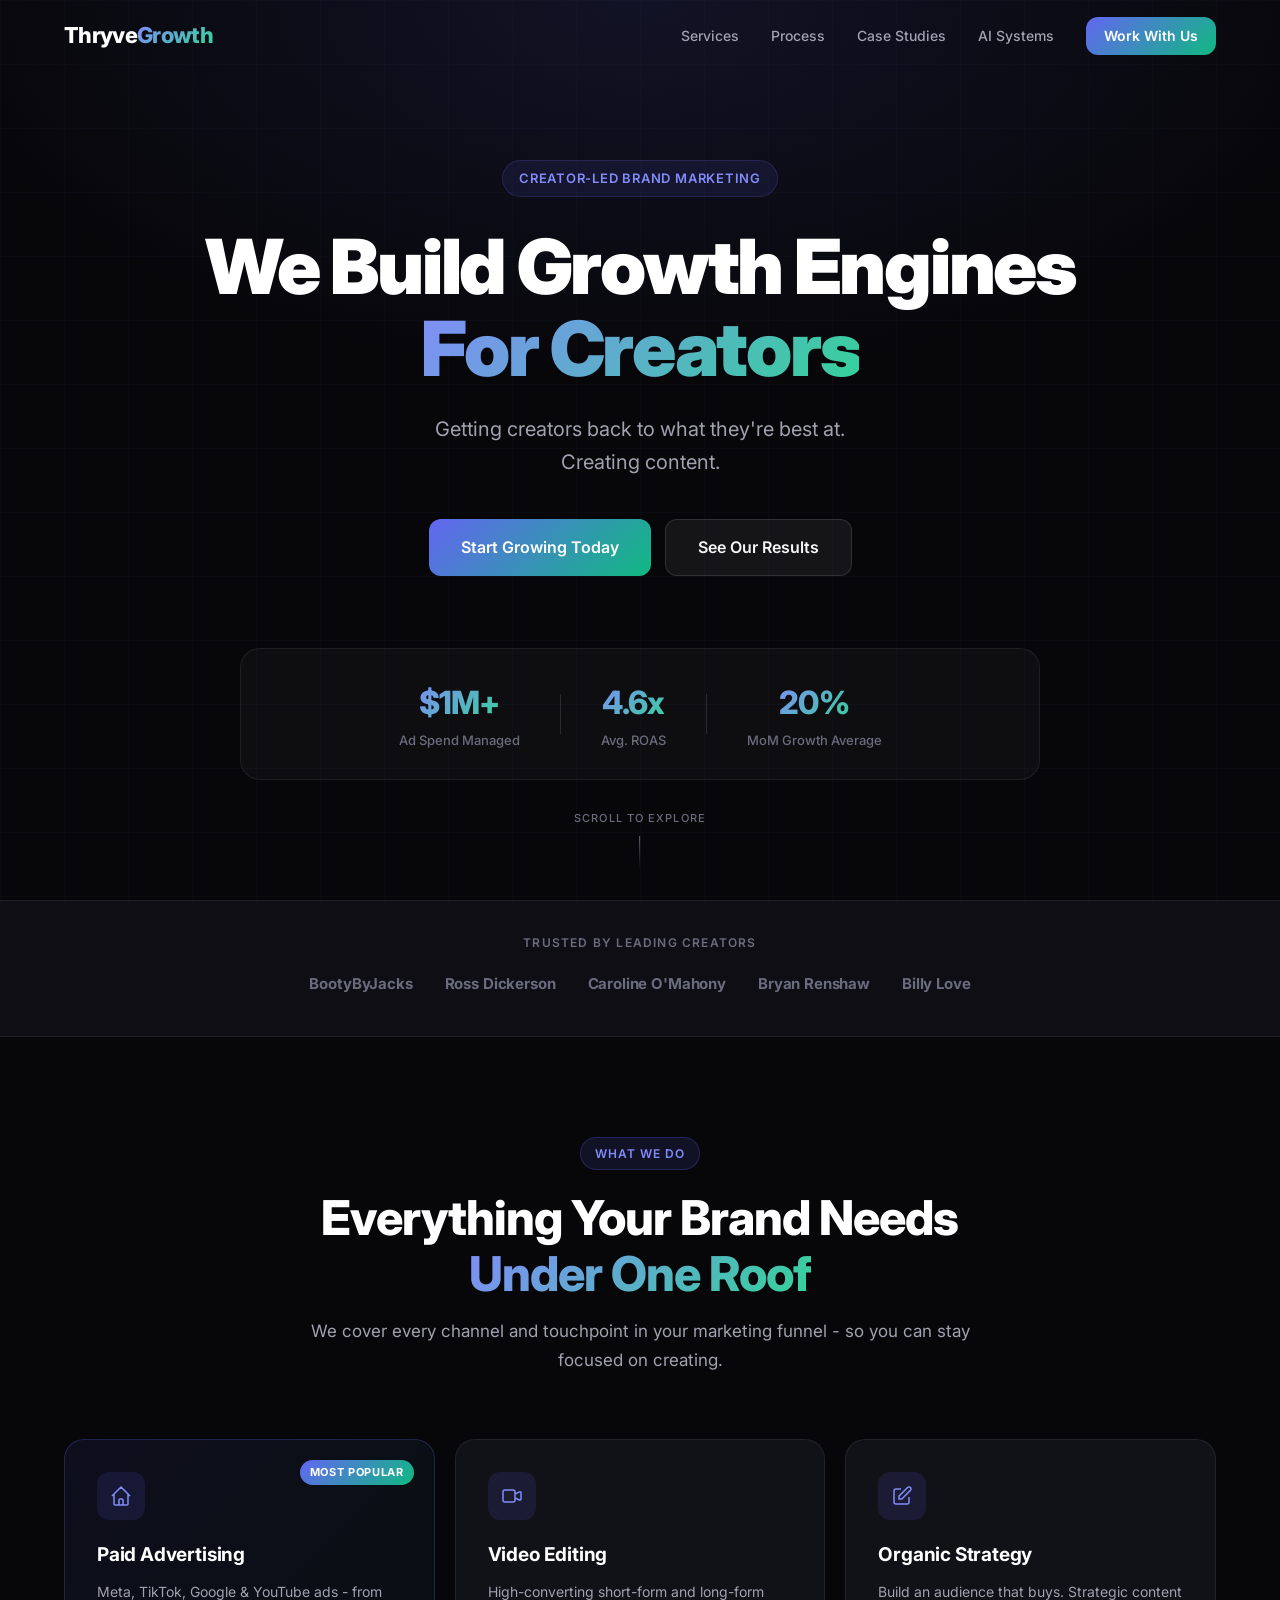
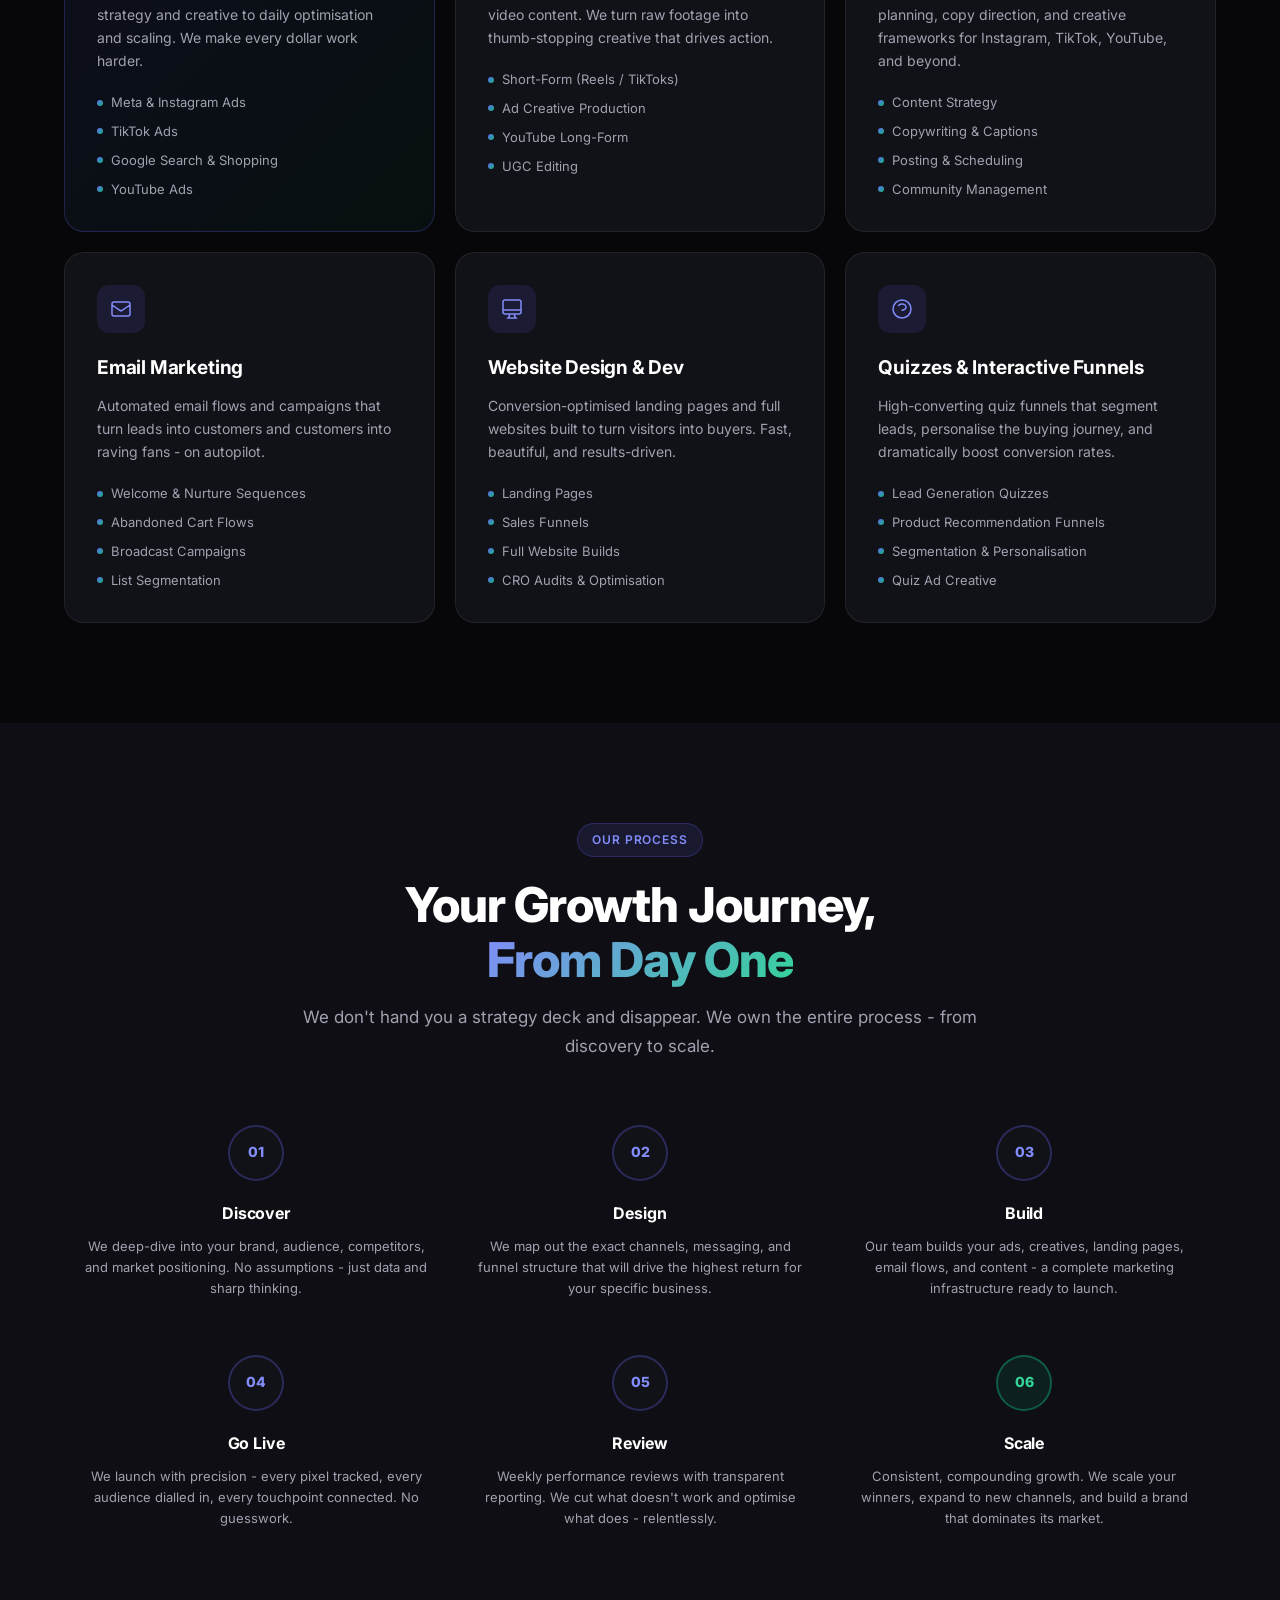
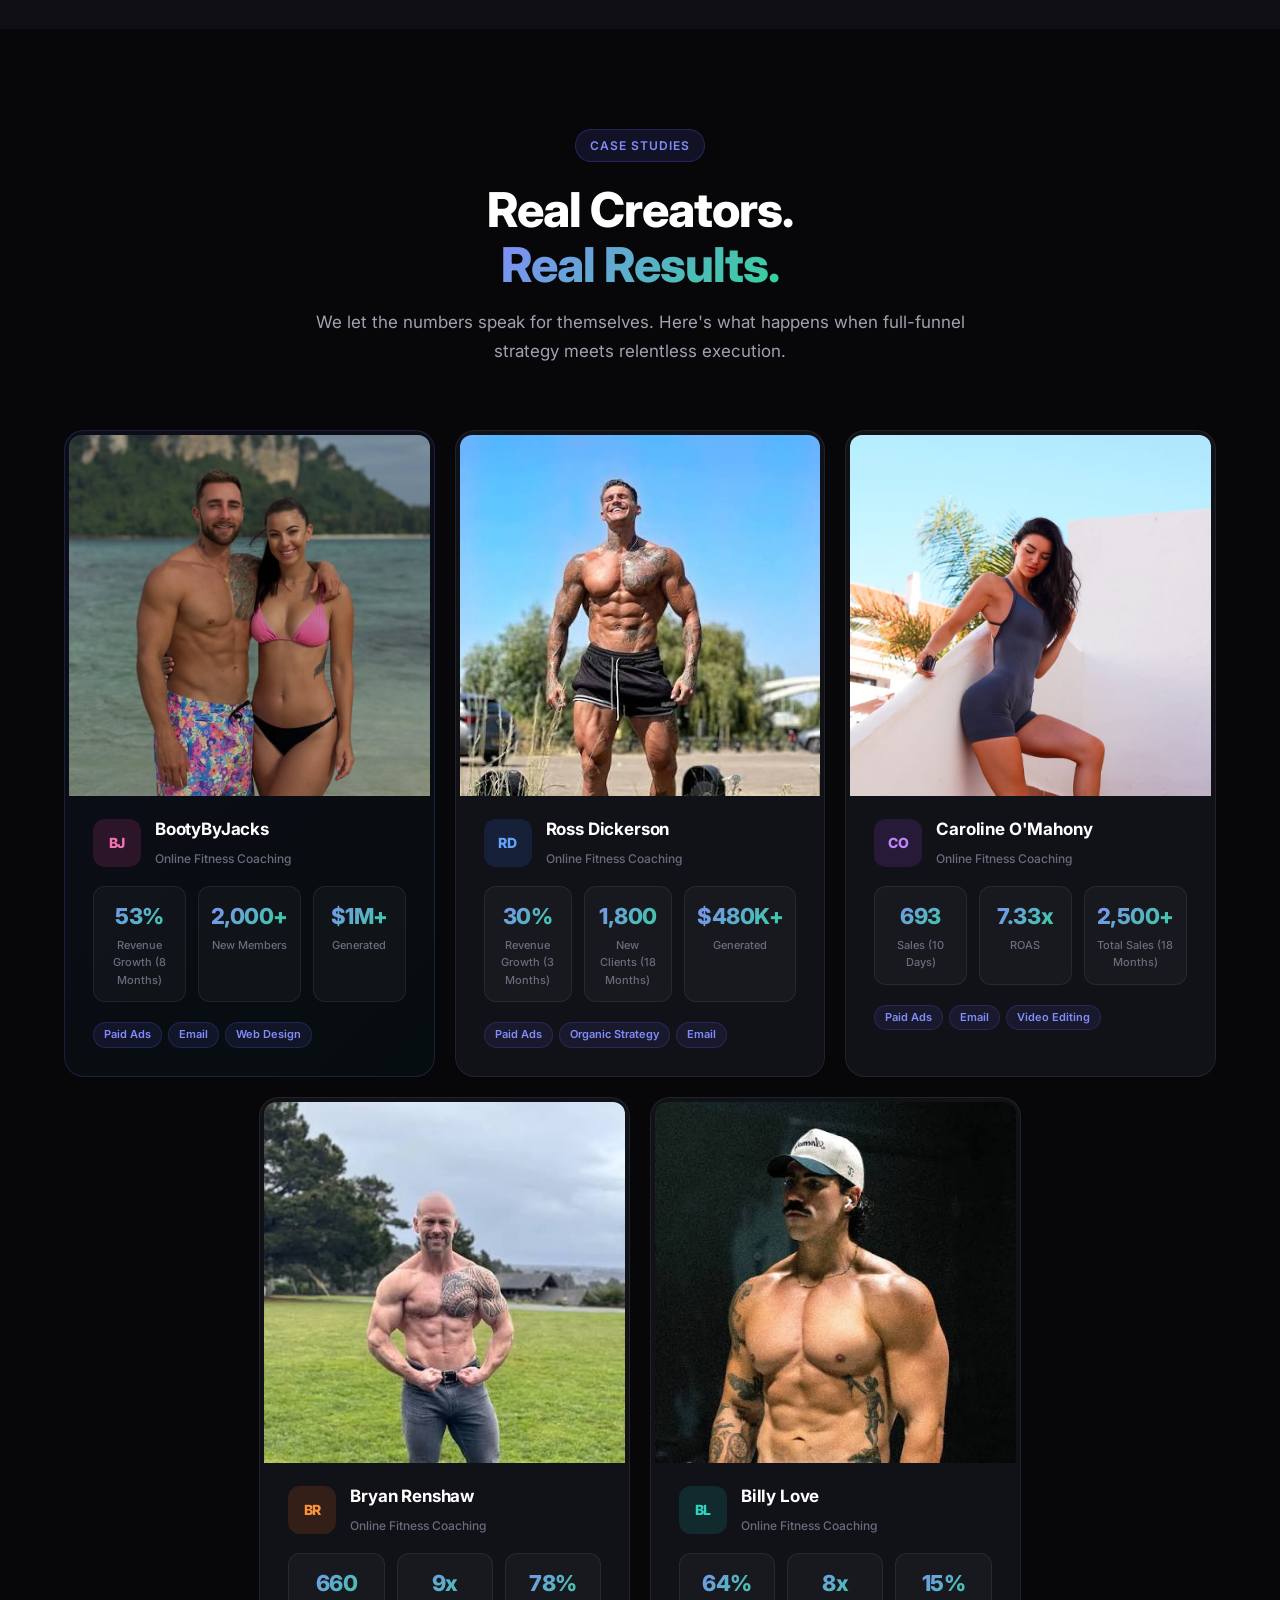
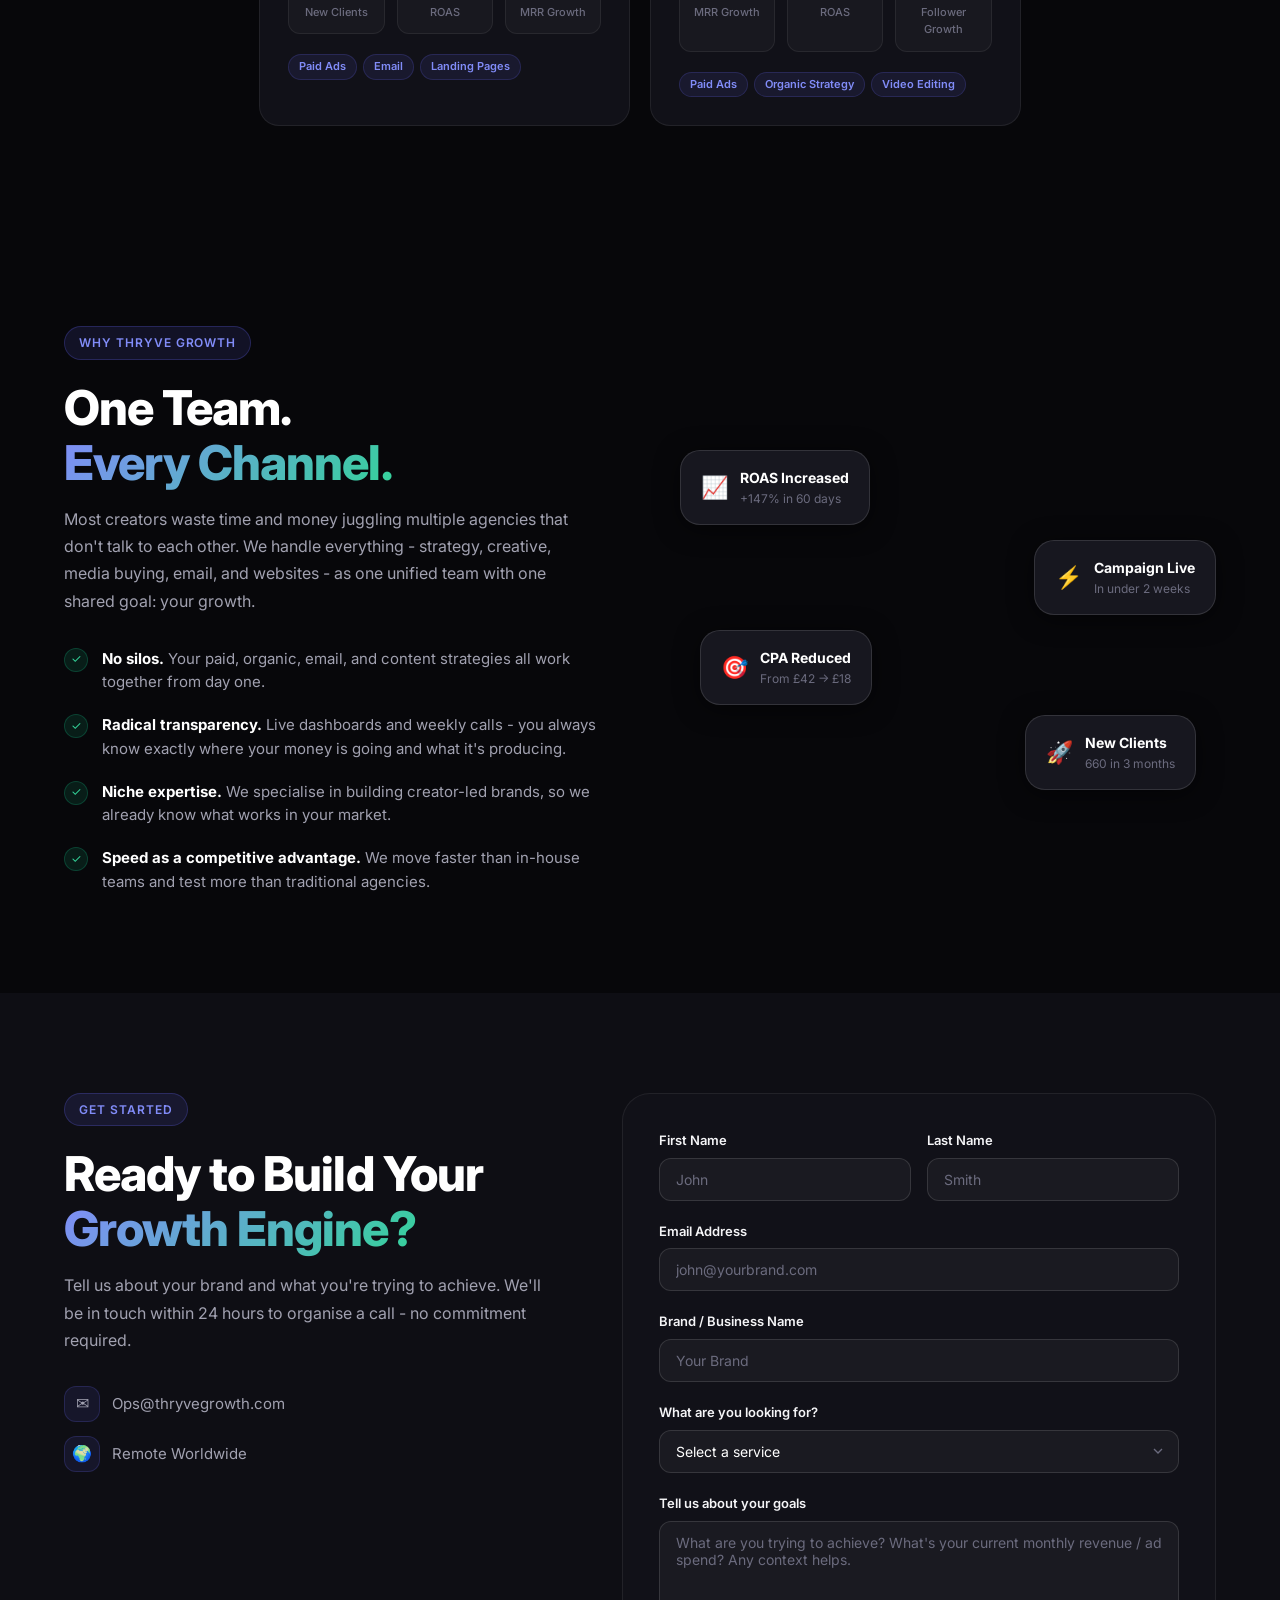
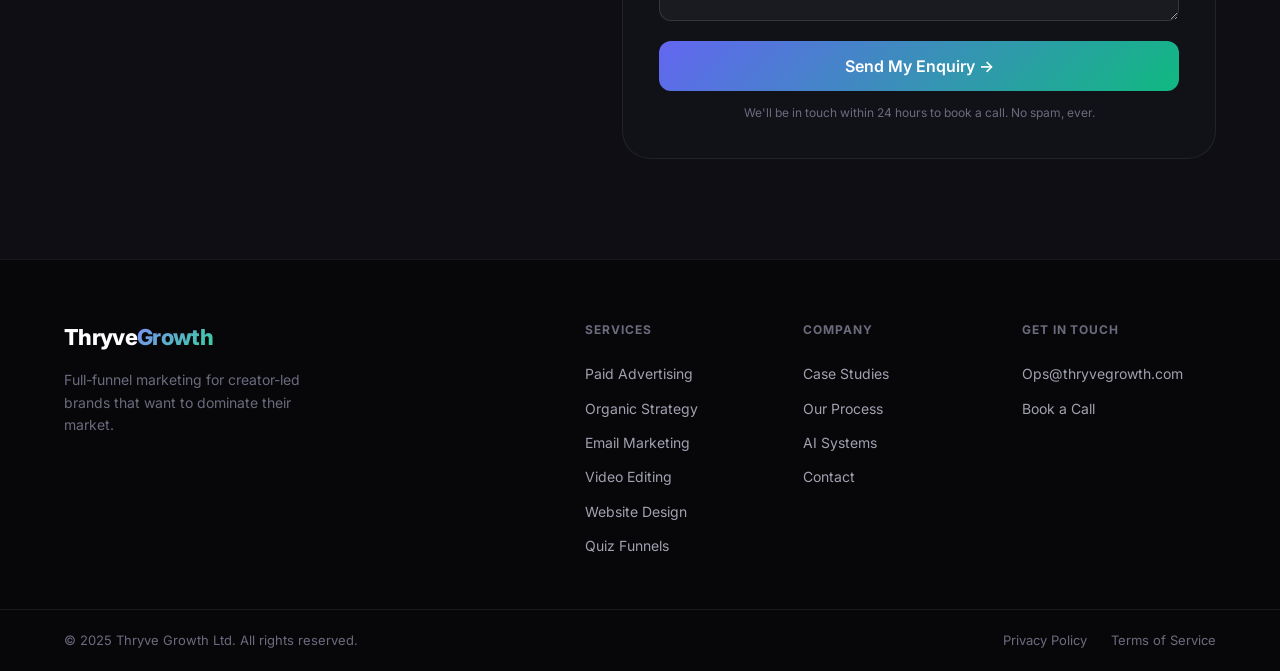
==== index.html @ 46c30bab "Remove descriptions from case study cards Co-Authored-By: Claude Sonnet 4.6 <noreply@anthropic.com> " ====
<!DOCTYPE html>
<html lang="en">
<head>
  <meta charset="UTF-8" />
  <meta name="viewport" content="width=device-width, initial-scale=1.0" />
  <title>Thryve Growth - Growth Engines For Creators</title>
  <meta name="description" content="Thryve Growth is a full-funnel marketing agency for creator-led brands. Paid ads, organic strategy, email marketing, websites, and video editing." />
  <link rel="preconnect" href="https://fonts.googleapis.com" />
  <link rel="preconnect" href="https://fonts.gstatic.com" crossorigin />
  <link href="https://fonts.googleapis.com/css2?family=Inter:wght@300;400;500;600;700;800;900&display=swap" rel="stylesheet" />
  <link rel="stylesheet" href="style.css" />
</head>
<body>

  <!-- NAV -->
  <header class="nav-header" id="nav">
    <div class="container nav-inner">
      <a href="#" class="logo">
        <span class="logo-thryve">Thryve</span><span class="logo-growth">Growth</span>
      </a>
      <nav class="nav-links">
        <a href="#services">Services</a>
        <a href="#process">Process</a>
        <a href="#case-studies">Case Studies</a>
        <a href="ai-systems.html">AI Systems</a>
        <a href="#contact" class="btn btn-primary btn-sm">Work With Us</a>
      </nav>
      <button class="nav-hamburger" id="hamburger" aria-label="Menu">
        <span></span><span></span><span></span>
      </button>
    </div>
    <div class="nav-mobile" id="navMobile">
      <a href="#services">Services</a>
      <a href="#process">Process</a>
      <a href="#case-studies">Case Studies</a>
      <a href="ai-systems.html">AI Systems</a>
      <a href="#contact" class="btn btn-primary">Work With Us</a>
    </div>
  </header>

  <!-- HERO -->
  <section class="hero" id="home">
    <div class="hero-bg-grid"></div>
    <div class="container hero-inner">
      <div class="hero-badge">Creator-Led Brand Marketing</div>
      <h1 class="hero-title">
        We Build Growth Engines<br />
        <span class="gradient-text">For Creators</span>
      </h1>
      <p class="hero-subtitle">
        Getting creators back to what they're best at.<br />
        Creating content.
      </p>
      <div class="hero-cta">
        <a href="#contact" class="btn btn-primary btn-lg">Start Growing Today</a>
        <a href="#case-studies" class="btn btn-ghost btn-lg">See Our Results</a>
      </div>
      <div class="hero-stats">
        <div class="stat">
          <span class="stat-number">$1M+</span>
          <span class="stat-label">Ad Spend Managed</span>
        </div>
        <div class="stat-divider"></div>
        <div class="stat">
          <span class="stat-number">4.6x</span>
          <span class="stat-label">Avg. ROAS</span>
        </div>
        <div class="stat-divider"></div>
        <div class="stat">
          <span class="stat-number">20%</span>
          <span class="stat-label">MoM Growth Average</span>
        </div>
      </div>
    </div>
    <div class="hero-scroll-indicator">
      <span>Scroll to explore</span>
      <div class="scroll-line"></div>
    </div>
  </section>

  <!-- TRUSTED BY -->
  <section class="trusted-by">
    <div class="container">
      <p class="trusted-label">Trusted by leading creators</p>
      <div class="trusted-logos">
        <span class="trusted-logo">BootyByJacks</span>
        <span class="trusted-logo">Ross Dickerson</span>
        <span class="trusted-logo">Caroline O'Mahony</span>
        <span class="trusted-logo">Bryan Renshaw</span>
        <span class="trusted-logo">Billy Love</span>
      </div>
    </div>
  </section>

  <!-- SERVICES -->
  <section class="services section" id="services">
    <div class="container">
      <div class="section-header">
        <div class="section-badge">What We Do</div>
        <h2 class="section-title">Everything Your Brand Needs<br /><span class="gradient-text">Under One Roof</span></h2>
        <p class="section-subtitle">We cover every channel and touchpoint in your marketing funnel - so you can stay focused on creating.</p>
      </div>
      <div class="services-grid">

        <div class="service-card service-card--featured">
          <div class="service-icon">
            <svg viewBox="0 0 24 24" fill="none" stroke="currentColor" stroke-width="1.5"><path d="M3 12l2-2m0 0l7-7 7 7M5 10v10a1 1 0 001 1h3m10-11l2 2m-2-2v10a1 1 0 01-1 1h-3m-6 0a1 1 0 001-1v-4a1 1 0 011-1h2a1 1 0 011 1v4a1 1 0 001 1m-6 0h6"/></svg>
          </div>
          <h3>Paid Advertising</h3>
          <p>Meta, TikTok, Google & YouTube ads - from strategy and creative to daily optimisation and scaling. We make every dollar work harder.</p>
          <ul class="service-list">
            <li>Meta & Instagram Ads</li>
            <li>TikTok Ads</li>
            <li>Google Search & Shopping</li>
            <li>YouTube Ads</li>
          </ul>
          <div class="service-tag">Most Popular</div>
        </div>

        <div class="service-card">
          <div class="service-icon">
            <svg viewBox="0 0 24 24" fill="none" stroke="currentColor" stroke-width="1.5"><path d="M15 10l4.553-2.069A1 1 0 0121 8.87v6.258a1 1 0 01-1.447.894L15 14M3 8a2 2 0 012-2h8a2 2 0 012 2v8a2 2 0 01-2 2H5a2 2 0 01-2-2V8z"/></svg>
          </div>
          <h3>Video Editing</h3>
          <p>High-converting short-form and long-form video content. We turn raw footage into thumb-stopping creative that drives action.</p>
          <ul class="service-list">
            <li>Short-Form (Reels / TikToks)</li>
            <li>Ad Creative Production</li>
            <li>YouTube Long-Form</li>
            <li>UGC Editing</li>
          </ul>
        </div>

        <div class="service-card">
          <div class="service-icon">
            <svg viewBox="0 0 24 24" fill="none" stroke="currentColor" stroke-width="1.5"><path d="M11 5H6a2 2 0 00-2 2v11a2 2 0 002 2h11a2 2 0 002-2v-5m-1.414-9.414a2 2 0 112.828 2.828L11.828 15H9v-2.828l8.586-8.586z"/></svg>
          </div>
          <h3>Organic Strategy</h3>
          <p>Build an audience that buys. Strategic content planning, copy direction, and creative frameworks for Instagram, TikTok, YouTube, and beyond.</p>
          <ul class="service-list">
            <li>Content Strategy</li>
            <li>Copywriting & Captions</li>
            <li>Posting & Scheduling</li>
            <li>Community Management</li>
          </ul>
        </div>

        <div class="service-card">
          <div class="service-icon">
            <svg viewBox="0 0 24 24" fill="none" stroke="currentColor" stroke-width="1.5"><path d="M3 8l7.89 5.26a2 2 0 002.22 0L21 8M5 19h14a2 2 0 002-2V7a2 2 0 00-2-2H5a2 2 0 00-2 2v10a2 2 0 002 2z"/></svg>
          </div>
          <h3>Email Marketing</h3>
          <p>Automated email flows and campaigns that turn leads into customers and customers into raving fans - on autopilot.</p>
          <ul class="service-list">
            <li>Welcome & Nurture Sequences</li>
            <li>Abandoned Cart Flows</li>
            <li>Broadcast Campaigns</li>
            <li>List Segmentation</li>
          </ul>
        </div>

        <div class="service-card">
          <div class="service-icon">
            <svg viewBox="0 0 24 24" fill="none" stroke="currentColor" stroke-width="1.5"><path d="M9.75 17L9 20l-1 1h8l-1-1-.75-3M3 13h18M5 17h14a2 2 0 002-2V5a2 2 0 00-2-2H5a2 2 0 00-2 2v10a2 2 0 002 2z"/></svg>
          </div>
          <h3>Website Design & Dev</h3>
          <p>Conversion-optimised landing pages and full websites built to turn visitors into buyers. Fast, beautiful, and results-driven.</p>
          <ul class="service-list">
            <li>Landing Pages</li>
            <li>Sales Funnels</li>
            <li>Full Website Builds</li>
            <li>CRO Audits & Optimisation</li>
          </ul>
        </div>

        <div class="service-card">
          <div class="service-icon">
            <svg viewBox="0 0 24 24" fill="none" stroke="currentColor" stroke-width="1.5"><path d="M8.228 9c.549-1.165 2.03-2 3.772-2 2.21 0 4 1.343 4 3 0 1.4-1.278 2.575-3.006 2.907-.542.104-.994.54-.994 1.093m0 3h.01M21 12a9 9 0 11-18 0 9 9 0 0118 0z"/></svg>
          </div>
          <h3>Quizzes & Interactive Funnels</h3>
          <p>High-converting quiz funnels that segment leads, personalise the buying journey, and dramatically boost conversion rates.</p>
          <ul class="service-list">
            <li>Lead Generation Quizzes</li>
            <li>Product Recommendation Funnels</li>
            <li>Segmentation & Personalisation</li>
            <li>Quiz Ad Creative</li>
          </ul>
        </div>

      </div>
    </div>
  </section>

  <!-- PROCESS -->
  <section class="process section" id="process">
    <div class="container">
      <div class="section-header">
        <div class="section-badge">Our Process</div>
        <h2 class="section-title">Your Growth Journey,<br /><span class="gradient-text">From Day One</span></h2>
        <p class="section-subtitle">We don't hand you a strategy deck and disappear. We own the entire process - from discovery to scale.</p>
      </div>
      <div class="process-steps process-steps--six">
        <div class="process-step">
          <div class="step-number">01</div>
          <div class="step-content">
            <h3>Discover</h3>
            <p>We deep-dive into your brand, audience, competitors, and market positioning. No assumptions - just data and sharp thinking.</p>
          </div>
        </div>
        <div class="process-step">
          <div class="step-number">02</div>
          <div class="step-content">
            <h3>Design</h3>
            <p>We map out the exact channels, messaging, and funnel structure that will drive the highest return for your specific business.</p>
          </div>
        </div>
        <div class="process-step">
          <div class="step-number">03</div>
          <div class="step-content">
            <h3>Build</h3>
            <p>Our team builds your ads, creatives, landing pages, email flows, and content - a complete marketing infrastructure ready to launch.</p>
          </div>
        </div>
        <div class="process-step">
          <div class="step-number">04</div>
          <div class="step-content">
            <h3>Go Live</h3>
            <p>We launch with precision - every pixel tracked, every audience dialled in, every touchpoint connected. No guesswork.</p>
          </div>
        </div>
        <div class="process-step">
          <div class="step-number">05</div>
          <div class="step-content">
            <h3>Review</h3>
            <p>Weekly performance reviews with transparent reporting. We cut what doesn't work and optimise what does - relentlessly.</p>
          </div>
        </div>
        <div class="process-step process-step--final">
          <div class="step-number step-number--green">06</div>
          <div class="step-content">
            <h3>Scale</h3>
            <p>Consistent, compounding growth. We scale your winners, expand to new channels, and build a brand that dominates its market.</p>
          </div>
        </div>
      </div>
    </div>
  </section>

  <!-- CASE STUDIES -->
  <section class="case-studies section" id="case-studies">
    <div class="container">
      <div class="section-header">
        <div class="section-badge">Case Studies</div>
        <h2 class="section-title">Real Creators.<br /><span class="gradient-text">Real Results.</span></h2>
        <p class="section-subtitle">We let the numbers speak for themselves. Here's what happens when full-funnel strategy meets relentless execution.</p>
      </div>

      <div class="cs-grid cs-grid--five">

        <div class="cs-card cs-card--featured">
          <div class="cs-card-img">
            <img src="Bootybyjacks.png" alt="BootyByJacks" loading="lazy" />
          </div>
          <div class="cs-card-header">
            <div class="cs-avatar cs-avatar--pink">BJ</div>
            <div>
              <h3 class="cs-name">BootyByJacks</h3>
              <span class="cs-category">Online Fitness Coaching</span>
            </div>
          </div>
          <div class="cs-metrics">
            <div class="cs-metric"><span class="cs-metric-value">53%</span><span class="cs-metric-label">Revenue Growth (8 Months)</span></div>
            <div class="cs-metric"><span class="cs-metric-value">2,000+</span><span class="cs-metric-label">New Members</span></div>
            <div class="cs-metric"><span class="cs-metric-value">$1M+</span><span class="cs-metric-label">Generated</span></div>
          </div>
          <div class="cs-services-used"><span>Paid Ads</span><span>Email</span><span>Web Design</span></div>
        </div>

        <div class="cs-card">
          <div class="cs-card-img">
            <img src="Ross dickerson.jpeg" alt="Ross Dickerson" loading="lazy" />
          </div>
          <div class="cs-card-header">
            <div class="cs-avatar cs-avatar--blue">RD</div>
            <div>
              <h3 class="cs-name">Ross Dickerson</h3>
              <span class="cs-category">Online Fitness Coaching</span>
            </div>
          </div>
          <div class="cs-metrics">
            <div class="cs-metric"><span class="cs-metric-value">30%</span><span class="cs-metric-label">Revenue Growth (3 Months)</span></div>
            <div class="cs-metric"><span class="cs-metric-value">1,800</span><span class="cs-metric-label">New Clients (18 Months)</span></div>
            <div class="cs-metric"><span class="cs-metric-value">$480K+</span><span class="cs-metric-label">Generated</span></div>
          </div>
          <div class="cs-services-used"><span>Paid Ads</span><span>Organic Strategy</span><span>Email</span></div>
        </div>

        <div class="cs-card">
          <div class="cs-card-img">
            <img src="Caroline O'Mahoney.png" alt="Caroline O'Mahony" loading="lazy" />
          </div>
          <div class="cs-card-header">
            <div class="cs-avatar cs-avatar--purple">CO</div>
            <div>
              <h3 class="cs-name">Caroline O'Mahony</h3>
              <span class="cs-category">Online Fitness Coaching</span>
            </div>
          </div>
          <div class="cs-metrics">
            <div class="cs-metric"><span class="cs-metric-value">693</span><span class="cs-metric-label">Sales (10 Days)</span></div>
            <div class="cs-metric"><span class="cs-metric-value">7.33x</span><span class="cs-metric-label">ROAS</span></div>
            <div class="cs-metric"><span class="cs-metric-value">2,500+</span><span class="cs-metric-label">Total Sales (18 Months)</span></div>
          </div>
          <div class="cs-services-used"><span>Paid Ads</span><span>Email</span><span>Video Editing</span></div>
        </div>

        <div class="cs-card">
          <div class="cs-card-img">
            <img src="bryan renshaw.jpeg" alt="Bryan Renshaw" loading="lazy" />
          </div>
          <div class="cs-card-header">
            <div class="cs-avatar cs-avatar--orange">BR</div>
            <div>
              <h3 class="cs-name">Bryan Renshaw</h3>
              <span class="cs-category">Online Fitness Coaching</span>
            </div>
          </div>
          <div class="cs-metrics">
            <div class="cs-metric"><span class="cs-metric-value">660</span><span class="cs-metric-label">New Clients</span></div>
            <div class="cs-metric"><span class="cs-metric-value">9x</span><span class="cs-metric-label">ROAS</span></div>
            <div class="cs-metric"><span class="cs-metric-value">78%</span><span class="cs-metric-label">MRR Growth</span></div>
          </div>
          <div class="cs-services-used"><span>Paid Ads</span><span>Email</span><span>Landing Pages</span></div>
        </div>

        <div class="cs-card">
          <div class="cs-card-img">
            <img src="billy love.jpeg" alt="Billy Love" loading="lazy" />
          </div>
          <div class="cs-card-header">
            <div class="cs-avatar cs-avatar--teal">BL</div>
            <div>
              <h3 class="cs-name">Billy Love</h3>
              <span class="cs-category">Online Fitness Coaching</span>
            </div>
          </div>
          <div class="cs-metrics">
            <div class="cs-metric"><span class="cs-metric-value">64%</span><span class="cs-metric-label">MRR Growth</span></div>
            <div class="cs-metric"><span class="cs-metric-value">8x</span><span class="cs-metric-label">ROAS</span></div>
            <div class="cs-metric"><span class="cs-metric-value">15%</span><span class="cs-metric-label">Follower Growth</span></div>
          </div>
          <div class="cs-services-used"><span>Paid Ads</span><span>Organic Strategy</span><span>Video Editing</span></div>
        </div>

      </div>
    </div>
  </section>

  <!-- WHY THRYVE -->
  <section class="why-thryve section">
    <div class="container">
      <div class="why-inner">
        <div class="why-text">
          <div class="section-badge">Why Thryve Growth</div>
          <h2 class="section-title">One Team.<br /><span class="gradient-text">Every Channel.</span></h2>
          <p>Most creators waste time and money juggling multiple agencies that don't talk to each other. We handle everything - strategy, creative, media buying, email, and websites - as one unified team with one shared goal: your growth.</p>
          <div class="why-points">
            <div class="why-point">
              <div class="why-check">✓</div>
              <div>
                <strong>No silos.</strong> Your paid, organic, email, and content strategies all work together from day one.
              </div>
            </div>
            <div class="why-point">
              <div class="why-check">✓</div>
              <div>
                <strong>Radical transparency.</strong> Live dashboards and weekly calls - you always know exactly where your money is going and what it's producing.
              </div>
            </div>
            <div class="why-point">
              <div class="why-check">✓</div>
              <div>
                <strong>Niche expertise.</strong> We specialise in building creator-led brands, so we already know what works in your market.
              </div>
            </div>
            <div class="why-point">
              <div class="why-check">✓</div>
              <div>
                <strong>Speed as a competitive advantage.</strong> We move faster than in-house teams and test more than traditional agencies.
              </div>
            </div>
          </div>
        </div>
        <div class="why-visual">
          <div class="why-card-stack">
            <div class="why-floating-card wfc-1">
              <span class="wfc-icon">📈</span>
              <div>
                <strong>ROAS Increased</strong>
                <span>+147% in 60 days</span>
              </div>
            </div>
            <div class="why-floating-card wfc-2">
              <span class="wfc-icon">⚡</span>
              <div>
                <strong>Campaign Live</strong>
                <span>In under 2 weeks</span>
              </div>
            </div>
            <div class="why-floating-card wfc-3">
              <span class="wfc-icon">🎯</span>
              <div>
                <strong>CPA Reduced</strong>
                <span>From £42 → £18</span>
              </div>
            </div>
            <div class="why-floating-card wfc-4">
              <span class="wfc-icon">🚀</span>
              <div>
                <strong>New Clients</strong>
                <span>660 in 3 months</span>
              </div>
            </div>
          </div>
        </div>
      </div>
    </div>
  </section>

  <!-- CONTACT -->
  <section class="contact section" id="contact">
    <div class="container">
      <div class="contact-inner">
        <div class="contact-text">
          <div class="section-badge">Get Started</div>
          <h2 class="section-title">Ready to Build Your<br /><span class="gradient-text">Growth Engine?</span></h2>
          <p>Tell us about your brand and what you're trying to achieve. We'll be in touch within 24 hours to organise a call - no commitment required.</p>
          <div class="contact-details">
            <div class="contact-detail">
              <span class="contact-detail-icon">✉</span>
              <span>Ops@thryvegrowth.com</span>
            </div>
            <div class="contact-detail">
              <span class="contact-detail-icon">🌍</span>
              <span>Remote Worldwide</span>
            </div>
          </div>
        </div>
        <form class="contact-form" id="contactForm">
          <div class="form-row">
            <div class="form-group">
              <label for="firstName">First Name</label>
              <input type="text" id="firstName" name="firstName" placeholder="John" required />
            </div>
            <div class="form-group">
              <label for="lastName">Last Name</label>
              <input type="text" id="lastName" name="lastName" placeholder="Smith" required />
            </div>
          </div>
          <div class="form-group">
            <label for="email">Email Address</label>
            <input type="email" id="email" name="email" placeholder="john@yourbrand.com" required />
          </div>
          <div class="form-group">
            <label for="brand">Brand / Business Name</label>
            <input type="text" id="brand" name="brand" placeholder="Your Brand" required />
          </div>
          <div class="form-group">
            <label for="services">What are you looking for?</label>
            <select id="services" name="services">
              <option value="">Select a service</option>
              <option>Full-Funnel Marketing Management</option>
              <option>Paid Advertising</option>
              <option>Organic Strategy & Social</option>
              <option>Email Marketing</option>
              <option>Website / Landing Pages</option>
              <option>Video Editing</option>
              <option>Quiz / Interactive Funnels</option>
              <option>Not Sure - Let's Chat</option>
            </select>
          </div>
          <div class="form-group">
            <label for="message">Tell us about your goals</label>
            <textarea id="message" name="message" rows="4" placeholder="What are you trying to achieve? What's your current monthly revenue / ad spend? Any context helps."></textarea>
          </div>
          <button type="submit" class="btn btn-primary btn-lg btn-full">Send My Enquiry →</button>
          <p class="form-note">We'll be in touch within 24 hours to book a call. No spam, ever.</p>
        </form>
      </div>
    </div>
  </section>

  <!-- FOOTER -->
  <footer class="footer">
    <div class="container footer-inner">
      <div class="footer-brand">
        <a href="#" class="logo">
          <span class="logo-thryve">Thryve</span><span class="logo-growth">Growth</span>
        </a>
        <p>Full-funnel marketing for creator-led brands that want to dominate their market.</p>
      </div>
      <div class="footer-links">
        <div class="footer-col">
          <h4>Services</h4>
          <a href="#services">Paid Advertising</a>
          <a href="#services">Organic Strategy</a>
          <a href="#services">Email Marketing</a>
          <a href="#services">Video Editing</a>
          <a href="#services">Website Design</a>
          <a href="#services">Quiz Funnels</a>
        </div>
        <div class="footer-col">
          <h4>Company</h4>
          <a href="#case-studies">Case Studies</a>
          <a href="#process">Our Process</a>
          <a href="ai-systems.html">AI Systems</a>
          <a href="#contact">Contact</a>
        </div>
        <div class="footer-col">
          <h4>Get In Touch</h4>
          <a href="mailto:Ops@thryvegrowth.com">Ops@thryvegrowth.com</a>
          <a href="#contact">Book a Call</a>
        </div>
      </div>
    </div>
    <div class="footer-bottom">
      <div class="container">
        <span>© 2025 Thryve Growth Ltd. All rights reserved.</span>
        <div class="footer-bottom-links">
          <a href="#">Privacy Policy</a>
          <a href="#">Terms of Service</a>
        </div>
      </div>
    </div>
  </footer>

  <script src="script.js"></script>
</body>
</html>
---- style.css ----
/* ============================================================
   THRYVE GROWTH — Main Stylesheet
   ============================================================ */

/* ── Reset & Base ─────────────────────────────────────────── */
*, *::before, *::after { box-sizing: border-box; margin: 0; padding: 0; }

:root {
  --bg:         #07070a;
  --bg-2:       #0e0e14;
  --bg-3:       #141420;
  --bg-card:    #111118;
  --bg-card-2:  #17171f;
  --border:     rgba(255,255,255,0.07);
  --border-2:   rgba(255,255,255,0.12);

  --white:      #ffffff;
  --gray-1:     #f5f5f7;
  --gray-2:     #a1a1b0;
  --gray-3:     #6b6b7e;

  --indigo:     #6366f1;
  --indigo-light: #818cf8;
  --green:      #10b981;
  --green-light: #34d399;

  --gradient:   linear-gradient(135deg, #6366f1 0%, #10b981 100%);
  --gradient-text: linear-gradient(135deg, #818cf8 0%, #34d399 100%);

  --radius-sm:  8px;
  --radius:     12px;
  --radius-lg:  20px;
  --radius-xl:  28px;

  --shadow-sm:  0 1px 3px rgba(0,0,0,0.4);
  --shadow:     0 4px 24px rgba(0,0,0,0.5);
  --shadow-lg:  0 12px 48px rgba(0,0,0,0.6);
  --glow:       0 0 40px rgba(99,102,241,0.15);

  --font: 'Inter', -apple-system, BlinkMacSystemFont, sans-serif;
  --transition: 0.2s ease;
}

html { scroll-behavior: smooth; }

body {
  font-family: var(--font);
  background: var(--bg);
  color: var(--gray-1);
  line-height: 1.6;
  -webkit-font-smoothing: antialiased;
}

.container {
  max-width: 1200px;
  margin: 0 auto;
  padding: 0 24px;
}

a { text-decoration: none; color: inherit; transition: color var(--transition); }
img { display: block; max-width: 100%; }

/* ── Typography ───────────────────────────────────────────── */
.gradient-text {
  background: var(--gradient-text);
  -webkit-background-clip: text;
  -webkit-text-fill-color: transparent;
  background-clip: text;
}

.section-badge {
  display: inline-flex;
  align-items: center;
  gap: 8px;
  background: rgba(99,102,241,0.12);
  border: 1px solid rgba(99,102,241,0.25);
  color: var(--indigo-light);
  font-size: 12px;
  font-weight: 600;
  letter-spacing: 0.08em;
  text-transform: uppercase;
  padding: 6px 14px;
  border-radius: 100px;
  margin-bottom: 20px;
}

.section-badge--ai {
  background: rgba(16,185,129,0.12);
  border-color: rgba(16,185,129,0.25);
  color: var(--green-light);
}

.section-header {
  text-align: center;
  max-width: 680px;
  margin: 0 auto 64px;
}

.section-title {
  font-size: clamp(32px, 5vw, 48px);
  font-weight: 800;
  line-height: 1.15;
  color: var(--white);
  margin-bottom: 16px;
  letter-spacing: -0.02em;
}

.section-subtitle {
  font-size: 17px;
  color: var(--gray-2);
  line-height: 1.7;
}

/* ── Buttons ──────────────────────────────────────────────── */
.btn {
  display: inline-flex;
  align-items: center;
  justify-content: center;
  gap: 8px;
  font-family: var(--font);
  font-weight: 600;
  border-radius: var(--radius);
  cursor: pointer;
  transition: all var(--transition);
  border: none;
  text-decoration: none;
}

.btn-primary {
  background: var(--gradient);
  color: var(--white);
  padding: 12px 24px;
  font-size: 15px;
}

.btn-primary:hover {
  opacity: 0.88;
  transform: translateY(-1px);
  box-shadow: 0 8px 24px rgba(99,102,241,0.35);
}

.btn-ghost {
  background: rgba(255,255,255,0.06);
  color: var(--gray-1);
  padding: 12px 24px;
  font-size: 15px;
  border: 1px solid var(--border-2);
}

.btn-ghost:hover {
  background: rgba(255,255,255,0.1);
  border-color: rgba(255,255,255,0.2);
  transform: translateY(-1px);
}

.btn-sm { padding: 8px 18px; font-size: 14px; }
.btn-lg { padding: 15px 32px; font-size: 16px; }
.btn-full { width: 100%; }

/* ── Section spacing ──────────────────────────────────────── */
.section { padding: 100px 0; }


/* ============================================================
   NAVIGATION
   ============================================================ */
.nav-header {
  position: fixed;
  top: 0; left: 0; right: 0;
  z-index: 1000;
  padding: 0;
  transition: background var(--transition), box-shadow var(--transition);
}

.nav-header.scrolled {
  background: rgba(7,7,10,0.92);
  backdrop-filter: blur(20px);
  -webkit-backdrop-filter: blur(20px);
  border-bottom: 1px solid var(--border);
  box-shadow: var(--shadow-sm);
}

.nav-inner {
  display: flex;
  align-items: center;
  justify-content: space-between;
  height: 72px;
}

.logo {
  font-size: 22px;
  font-weight: 800;
  letter-spacing: -0.03em;
}

.logo-thryve { color: var(--white); }
.logo-growth {
  background: var(--gradient-text);
  -webkit-background-clip: text;
  -webkit-text-fill-color: transparent;
  background-clip: text;
}

.nav-links {
  display: flex;
  align-items: center;
  gap: 32px;
}

.nav-links a:not(.btn) {
  font-size: 14px;
  font-weight: 500;
  color: var(--gray-2);
  transition: color var(--transition);
}

.nav-links a:not(.btn):hover { color: var(--white); }

.nav-hamburger {
  display: none;
  flex-direction: column;
  gap: 5px;
  background: none;
  border: none;
  cursor: pointer;
  padding: 4px;
}

.nav-hamburger span {
  display: block;
  width: 22px;
  height: 2px;
  background: var(--gray-1);
  border-radius: 2px;
  transition: transform var(--transition), opacity var(--transition);
}

.nav-mobile {
  display: none;
  flex-direction: column;
  gap: 4px;
  padding: 16px 24px 24px;
  background: rgba(7,7,10,0.97);
  border-top: 1px solid var(--border);
}

.nav-mobile a {
  font-size: 16px;
  font-weight: 500;
  color: var(--gray-2);
  padding: 10px 0;
  border-bottom: 1px solid var(--border);
}

.nav-mobile a:last-child {
  border-bottom: none;
  margin-top: 8px;
  text-align: center;
}

.nav-mobile.open { display: flex; }

@media (max-width: 768px) {
  .nav-links { display: none; }
  .nav-hamburger { display: flex; }
}


/* ============================================================
   HERO
   ============================================================ */
.hero {
  position: relative;
  min-height: 100vh;
  display: flex;
  align-items: center;
  padding: 120px 0 80px;
  overflow: hidden;
}

.hero-bg-grid {
  position: absolute;
  inset: 0;
  background-image:
    linear-gradient(rgba(99,102,241,0.03) 1px, transparent 1px),
    linear-gradient(90deg, rgba(99,102,241,0.03) 1px, transparent 1px);
  background-size: 64px 64px;
  pointer-events: none;
}

.hero-bg-grid::before {
  content: '';
  position: absolute;
  inset: 0;
  background: radial-gradient(ellipse 80% 60% at 50% 0%, rgba(99,102,241,0.12) 0%, transparent 70%);
}

.hero-inner {
  position: relative;
  text-align: center;
  z-index: 1;
}

.hero-badge {
  display: inline-flex;
  align-items: center;
  gap: 8px;
  background: rgba(99,102,241,0.1);
  border: 1px solid rgba(99,102,241,0.2);
  color: var(--indigo-light);
  font-size: 13px;
  font-weight: 600;
  letter-spacing: 0.06em;
  text-transform: uppercase;
  padding: 7px 16px;
  border-radius: 100px;
  margin-bottom: 28px;
}

.hero-title {
  font-size: clamp(42px, 7vw, 76px);
  font-weight: 900;
  line-height: 1.08;
  letter-spacing: -0.03em;
  color: var(--white);
  margin-bottom: 24px;
}

.hero-subtitle {
  font-size: clamp(17px, 2.5vw, 20px);
  color: var(--gray-2);
  max-width: 620px;
  margin: 0 auto 40px;
  line-height: 1.65;
}

.hero-cta {
  display: flex;
  gap: 14px;
  justify-content: center;
  flex-wrap: wrap;
  margin-bottom: 72px;
}

.hero-stats {
  display: flex;
  align-items: center;
  justify-content: center;
  gap: 0;
  flex-wrap: wrap;
  background: rgba(255,255,255,0.03);
  border: 1px solid var(--border);
  border-radius: var(--radius-lg);
  padding: 28px 40px;
  gap: 0;
  max-width: 800px;
  margin: 0 auto;
}

.stat {
  display: flex;
  flex-direction: column;
  align-items: center;
  padding: 0 40px;
}

.stat-number {
  font-size: 32px;
  font-weight: 800;
  letter-spacing: -0.03em;
  background: var(--gradient-text);
  -webkit-background-clip: text;
  -webkit-text-fill-color: transparent;
  background-clip: text;
}

.stat-label {
  font-size: 13px;
  color: var(--gray-3);
  font-weight: 500;
  margin-top: 2px;
}

.stat-divider {
  width: 1px;
  height: 40px;
  background: var(--border-2);
}

.hero-scroll-indicator {
  position: absolute;
  bottom: 32px;
  left: 50%;
  transform: translateX(-50%);
  display: flex;
  flex-direction: column;
  align-items: center;
  gap: 8px;
  color: var(--gray-3);
  font-size: 11px;
  font-weight: 500;
  letter-spacing: 0.1em;
  text-transform: uppercase;
}

.scroll-line {
  width: 1px;
  height: 32px;
  background: linear-gradient(to bottom, var(--gray-3), transparent);
  animation: scrollBounce 1.8s ease-in-out infinite;
}

@keyframes scrollBounce {
  0%, 100% { transform: scaleY(1); opacity: 1; }
  50% { transform: scaleY(0.6); opacity: 0.4; }
}

@media (max-width: 640px) {
  .stat { padding: 16px 20px; }
  .stat-divider { display: none; }
  .hero-stats { gap: 0; padding: 20px; }
}


/* ============================================================
   TRUSTED BY
   ============================================================ */
.trusted-by {
  padding: 32px 0 40px;
  border-top: 1px solid var(--border);
  border-bottom: 1px solid var(--border);
  background: var(--bg-2);
}

.trusted-label {
  text-align: center;
  font-size: 12px;
  font-weight: 600;
  letter-spacing: 0.1em;
  text-transform: uppercase;
  color: var(--gray-3);
  margin-bottom: 20px;
}

.trusted-logos {
  display: flex;
  justify-content: center;
  align-items: center;
  flex-wrap: wrap;
  gap: 12px 32px;
}

.trusted-logo {
  font-size: 15px;
  font-weight: 700;
  color: var(--gray-3);
  letter-spacing: -0.01em;
  transition: color var(--transition);
  cursor: default;
}

.trusted-logo:hover { color: var(--gray-1); }


/* ============================================================
   SERVICES
   ============================================================ */
.services { background: var(--bg); }

.services-grid {
  display: grid;
  grid-template-columns: repeat(3, 1fr);
  gap: 20px;
}

.service-card {
  background: var(--bg-card);
  border: 1px solid var(--border);
  border-radius: var(--radius-lg);
  padding: 32px;
  position: relative;
  transition: border-color var(--transition), transform var(--transition), box-shadow var(--transition);
}

.service-card:hover {
  border-color: rgba(99,102,241,0.3);
  transform: translateY(-4px);
  box-shadow: var(--glow), var(--shadow);
}

.service-card--featured {
  background: linear-gradient(135deg, rgba(99,102,241,0.08) 0%, rgba(16,185,129,0.05) 100%);
  border-color: rgba(99,102,241,0.25);
}

.service-card--featured:hover {
  border-color: rgba(99,102,241,0.45);
}

.service-icon {
  width: 48px;
  height: 48px;
  background: rgba(99,102,241,0.12);
  border-radius: var(--radius);
  display: flex;
  align-items: center;
  justify-content: center;
  margin-bottom: 20px;
}

.service-icon svg {
  width: 24px;
  height: 24px;
  stroke: var(--indigo-light);
}

.service-card h3 {
  font-size: 19px;
  font-weight: 700;
  color: var(--white);
  margin-bottom: 10px;
  letter-spacing: -0.01em;
}

.service-card p {
  font-size: 14px;
  color: var(--gray-2);
  line-height: 1.65;
  margin-bottom: 20px;
}

.service-list {
  list-style: none;
  display: flex;
  flex-direction: column;
  gap: 8px;
}

.service-list li {
  font-size: 13px;
  color: var(--gray-2);
  display: flex;
  align-items: center;
  gap: 8px;
}

.service-list li::before {
  content: '';
  display: block;
  width: 6px;
  height: 6px;
  border-radius: 50%;
  background: var(--gradient);
  flex-shrink: 0;
}

.service-tag {
  position: absolute;
  top: 20px;
  right: 20px;
  background: var(--gradient);
  color: var(--white);
  font-size: 11px;
  font-weight: 700;
  letter-spacing: 0.06em;
  text-transform: uppercase;
  padding: 4px 10px;
  border-radius: 100px;
}

@media (max-width: 1024px) {
  .services-grid { grid-template-columns: repeat(2, 1fr); }
}

@media (max-width: 640px) {
  .services-grid { grid-template-columns: 1fr; }
}


/* ============================================================
   PROCESS
   ============================================================ */
.process { background: var(--bg-2); }

.process-steps {
  display: grid;
  grid-template-columns: repeat(4, 1fr);
  gap: 0;
  position: relative;
}

.process-steps--six {
  grid-template-columns: repeat(3, 1fr);
  row-gap: 56px;
}

.process-steps::before {
  content: '';
  position: absolute;
  top: 28px;
  left: 0; right: 0;
  height: 2px;
  background: linear-gradient(90deg, transparent, rgba(99,102,241,0.4), rgba(16,185,129,0.4), transparent);
  pointer-events: none;
}

.process-steps--six::before {
  display: none;
}

.process-step {
  display: flex;
  flex-direction: column;
  align-items: center;
  text-align: center;
  padding: 0 20px 0;
  position: relative;
}

.process-step .step-arrow {
  display: none;
}

.step-number {
  width: 56px;
  height: 56px;
  border-radius: 50%;
  background: var(--bg-card);
  border: 2px solid rgba(99,102,241,0.3);
  display: flex;
  align-items: center;
  justify-content: center;
  font-size: 14px;
  font-weight: 800;
  color: var(--indigo-light);
  margin-bottom: 20px;
  position: relative;
  z-index: 1;
  transition: border-color var(--transition), background var(--transition);
}

.step-number--green {
  border-color: rgba(16,185,129,0.4);
  color: var(--green-light);
  background: rgba(16,185,129,0.08);
}

.process-step:hover .step-number {
  border-color: var(--indigo);
  background: rgba(99,102,241,0.1);
}

.step-content h3 {
  font-size: 16px;
  font-weight: 700;
  color: var(--white);
  margin-bottom: 10px;
  letter-spacing: -0.01em;
}

.step-content p {
  font-size: 13px;
  color: var(--gray-2);
  line-height: 1.6;
}

.process-step--final .step-number {
  background: rgba(16,185,129,0.1);
  border-color: rgba(16,185,129,0.4);
}

@media (max-width: 1024px) {
  .process-steps {
    grid-template-columns: repeat(2, 1fr);
    gap: 40px;
  }
  .process-steps::before { display: none; }
  .process-steps--six {
    grid-template-columns: repeat(2, 1fr);
    row-gap: 40px;
  }
}

@media (max-width: 640px) {
  .process-steps {
    grid-template-columns: 1fr;
    gap: 32px;
  }
  .process-steps--six {
    grid-template-columns: 1fr;
    row-gap: 32px;
  }
}


/* ============================================================
   CASE STUDIES
   ============================================================ */
.case-studies { background: var(--bg); }

.cs-tabs {
  display: flex;
  gap: 8px;
  justify-content: center;
  margin-bottom: 48px;
  flex-wrap: wrap;
}

.cs-tab {
  background: rgba(255,255,255,0.04);
  border: 1px solid var(--border);
  color: var(--gray-2);
  font-family: var(--font);
  font-size: 14px;
  font-weight: 600;
  padding: 10px 24px;
  border-radius: 100px;
  cursor: pointer;
  transition: all var(--transition);
}

.cs-tab.active,
.cs-tab:hover {
  background: rgba(99,102,241,0.12);
  border-color: rgba(99,102,241,0.3);
  color: var(--white);
}

.cs-panel { display: none; }
.cs-panel.active { display: block; }

.cs-grid {
  display: grid;
  grid-template-columns: repeat(3, 1fr);
  gap: 20px;
}

.cs-grid--single {
  grid-template-columns: 1fr;
  max-width: 800px;
  margin: 0 auto;
}

.cs-grid--five {
  grid-template-columns: repeat(6, 1fr);
}

.cs-grid--five > .cs-card {
  grid-column: span 2;
}

.cs-grid--five > .cs-card:nth-child(4) {
  grid-column: 2 / span 2;
}

.cs-grid--five > .cs-card:nth-child(5) {
  grid-column: 4 / span 2;
}

@media (max-width: 1024px) {
  .cs-grid--five {
    grid-template-columns: repeat(2, 1fr);
  }
  .cs-grid--five > .cs-card,
  .cs-grid--five > .cs-card:nth-child(4),
  .cs-grid--five > .cs-card:nth-child(5) {
    grid-column: span 1;
  }
}

@media (max-width: 640px) {
  .cs-grid--five {
    grid-template-columns: 1fr;
  }
  .cs-grid--five > .cs-card,
  .cs-grid--five > .cs-card:nth-child(4),
  .cs-grid--five > .cs-card:nth-child(5) {
    grid-column: span 1;
  }
}

.cs-card {
  background: var(--bg-card);
  border: 1px solid var(--border);
  border-radius: var(--radius-lg);
  padding: 28px;
  transition: border-color var(--transition), transform var(--transition), box-shadow var(--transition);
}

.cs-card:hover {
  border-color: rgba(99,102,241,0.3);
  transform: translateY(-3px);
  box-shadow: var(--shadow);
}

.cs-card--featured {
  background: linear-gradient(135deg, rgba(99,102,241,0.07) 0%, rgba(16,185,129,0.04) 100%);
  border-color: rgba(99,102,241,0.2);
}

.cs-card-img {
  width: calc(100% + 48px);
  margin: -24px -24px 20px;
  aspect-ratio: 1 / 1;
  overflow: hidden;
  border-radius: var(--radius) var(--radius) 0 0;
}

.cs-card-img img {
  width: 100%;
  height: 100%;
  object-fit: cover;
  object-position: center top;
  display: block;
  transition: transform 0.4s ease;
}

.cs-card:hover .cs-card-img img {
  transform: scale(1.04);
}

.cs-card-img img[src=""] ,
.cs-card-img img:not([src]) {
  display: none;
}

.cs-card--wide { max-width: 100%; }

.cs-card-header {
  display: flex;
  align-items: center;
  gap: 14px;
  margin-bottom: 16px;
}

.cs-avatar {
  width: 48px;
  height: 48px;
  border-radius: var(--radius);
  display: flex;
  align-items: center;
  justify-content: center;
  font-size: 14px;
  font-weight: 800;
  flex-shrink: 0;
  letter-spacing: -0.02em;
}

.cs-avatar--pink   { background: rgba(236, 72, 153, 0.15); color: #f472b6; }
.cs-avatar--blue   { background: rgba(59, 130, 246, 0.15); color: #60a5fa; }
.cs-avatar--purple { background: rgba(168, 85, 247, 0.15); color: #c084fc; }
.cs-avatar--orange { background: rgba(249, 115, 22, 0.15); color: #fb923c; }
.cs-avatar--teal   { background: rgba(20, 184, 166, 0.15); color: #2dd4bf; }
.cs-avatar--green  { background: rgba(16, 185, 129, 0.15); color: #34d399; }
.cs-avatar--gold   { background: rgba(245, 158, 11, 0.15); color: #fbbf24; }

.cs-name {
  font-size: 17px;
  font-weight: 700;
  color: var(--white);
  letter-spacing: -0.01em;
  margin-bottom: 2px;
}

.cs-category {
  font-size: 12px;
  color: var(--gray-3);
  font-weight: 500;
}

.cs-description {
  font-size: 14px;
  color: var(--gray-2);
  line-height: 1.65;
  margin-bottom: 20px;
}

.cs-metrics {
  display: grid;
  grid-template-columns: repeat(3, 1fr);
  gap: 12px;
  margin-bottom: 20px;
}

.cs-metrics--wide {
  grid-template-columns: repeat(4, 1fr);
}

.cs-metric {
  background: rgba(255,255,255,0.03);
  border: 1px solid var(--border);
  border-radius: var(--radius);
  padding: 12px;
  text-align: center;
}

.cs-metric-value {
  display: block;
  font-size: 22px;
  font-weight: 800;
  letter-spacing: -0.02em;
  background: var(--gradient-text);
  -webkit-background-clip: text;
  -webkit-text-fill-color: transparent;
  background-clip: text;
}

.cs-metric-label {
  display: block;
  font-size: 11px;
  color: var(--gray-3);
  font-weight: 500;
  margin-top: 2px;
}

.cs-services-used {
  display: flex;
  flex-wrap: wrap;
  gap: 6px;
}

.cs-services-used span {
  background: rgba(99,102,241,0.1);
  border: 1px solid rgba(99,102,241,0.2);
  color: var(--indigo-light);
  font-size: 11px;
  font-weight: 600;
  padding: 3px 10px;
  border-radius: 100px;
}

.cs-more-coming {
  margin-top: 40px;
  text-align: center;
}

.cs-more-inner {
  display: inline-block;
  background: var(--bg-card);
  border: 1px dashed var(--border-2);
  border-radius: var(--radius-lg);
  padding: 40px 60px;
}

.cs-more-inner h3 {
  font-size: 20px;
  font-weight: 700;
  color: var(--white);
  margin-bottom: 10px;
}

.cs-more-inner p {
  font-size: 14px;
  color: var(--gray-2);
  margin-bottom: 20px;
}

@media (max-width: 1024px) {
  .cs-grid { grid-template-columns: repeat(2, 1fr); }
  .cs-metrics--wide { grid-template-columns: repeat(2, 1fr); }
}

@media (max-width: 640px) {
  .cs-grid { grid-template-columns: 1fr; }
  .cs-metrics { grid-template-columns: repeat(3, 1fr); }
  .cs-metrics--wide { grid-template-columns: repeat(2, 1fr); }
}


/* ============================================================
   AI SYSTEMS
   ============================================================ */
.ai-systems { background: var(--bg-2); }

.ai-hero-callout {
  display: flex;
  align-items: center;
  justify-content: space-between;
  gap: 40px;
  background: linear-gradient(135deg, rgba(99,102,241,0.08) 0%, rgba(16,185,129,0.06) 100%);
  border: 1px solid rgba(99,102,241,0.2);
  border-radius: var(--radius-xl);
  padding: 48px;
  margin-bottom: 48px;
}

.ai-hero-text { max-width: 560px; }

.ai-hero-text h3 {
  font-size: 28px;
  font-weight: 800;
  color: var(--white);
  margin-bottom: 12px;
  letter-spacing: -0.02em;
}

.ai-hero-text p {
  font-size: 15px;
  color: var(--gray-2);
  line-height: 1.7;
}

.ai-hero-visual {
  position: relative;
  flex-shrink: 0;
  width: 120px;
  height: 120px;
}

.ai-pulse-ring {
  position: absolute;
  inset: -16px;
  border-radius: 50%;
  border: 1px solid rgba(99,102,241,0.2);
  animation: pulsRing 2.5s ease-in-out infinite;
}

.ai-pulse-ring::after {
  content: '';
  position: absolute;
  inset: -16px;
  border-radius: 50%;
  border: 1px solid rgba(16,185,129,0.15);
  animation: pulsRing 2.5s ease-in-out infinite 0.8s;
}

@keyframes pulsRing {
  0%, 100% { transform: scale(1); opacity: 0.6; }
  50% { transform: scale(1.12); opacity: 0.2; }
}

.ai-brain-icon {
  width: 120px;
  height: 120px;
  background: rgba(99,102,241,0.08);
  border: 1px solid rgba(99,102,241,0.2);
  border-radius: 50%;
  display: flex;
  align-items: center;
  justify-content: center;
  position: relative;
}

.ai-brain-icon svg { width: 56px; height: 56px; }

.ai-grid {
  display: grid;
  grid-template-columns: repeat(4, 1fr);
  gap: 16px;
}

.ai-card {
  background: var(--bg-card);
  border: 1px solid var(--border);
  border-radius: var(--radius-lg);
  padding: 24px;
  display: flex;
  flex-direction: column;
  gap: 16px;
  transition: border-color var(--transition), transform var(--transition), box-shadow var(--transition);
}

.ai-card:hover {
  border-color: rgba(99,102,241,0.3);
  transform: translateY(-3px);
  box-shadow: var(--shadow);
}

.ai-card--cta {
  background: linear-gradient(135deg, rgba(99,102,241,0.1) 0%, rgba(16,185,129,0.07) 100%);
  border-color: rgba(99,102,241,0.2);
  justify-content: center;
}

.ai-card-icon {
  width: 44px;
  height: 44px;
  border-radius: var(--radius);
  display: flex;
  align-items: center;
  justify-content: center;
  flex-shrink: 0;
}

.ai-card-icon svg { width: 22px; height: 22px; }

.ai-icon--purple  { background: rgba(168,85,247,0.15);  }
.ai-icon--purple svg { stroke: #c084fc; }
.ai-icon--green   { background: rgba(16,185,129,0.15); }
.ai-icon--green svg { stroke: #34d399; }
.ai-icon--blue    { background: rgba(59,130,246,0.15); }
.ai-icon--blue svg { stroke: #60a5fa; }
.ai-icon--orange  { background: rgba(249,115,22,0.15); }
.ai-icon--orange svg { stroke: #fb923c; }
.ai-icon--pink    { background: rgba(236,72,153,0.15); }
.ai-icon--pink svg { stroke: #f472b6; }
.ai-icon--teal    { background: rgba(20,184,166,0.15); }
.ai-icon--teal svg { stroke: #2dd4bf; }
.ai-icon--indigo  { background: rgba(99,102,241,0.15); }
.ai-icon--indigo svg { stroke: var(--indigo-light); }

.ai-card-body h3 {
  font-size: 16px;
  font-weight: 700;
  color: var(--white);
  margin-bottom: 8px;
  letter-spacing: -0.01em;
}

.ai-card-body p {
  font-size: 13px;
  color: var(--gray-2);
  line-height: 1.6;
  margin-bottom: 12px;
}

.ai-features {
  list-style: none;
  display: flex;
  flex-direction: column;
  gap: 6px;
}

.ai-features li {
  font-size: 12px;
  color: var(--gray-3);
  display: flex;
  align-items: center;
  gap: 7px;
}

.ai-features li::before {
  content: '';
  display: block;
  width: 5px;
  height: 5px;
  border-radius: 50%;
  background: var(--gradient);
  flex-shrink: 0;
}

@media (max-width: 1200px) {
  .ai-grid { grid-template-columns: repeat(2, 1fr); }
}

@media (max-width: 640px) {
  .ai-grid { grid-template-columns: 1fr; }
  .ai-hero-callout { flex-direction: column; align-items: flex-start; padding: 28px; }
  .ai-hero-visual { display: none; }
}


/* ============================================================
   WHY THRYVE
   ============================================================ */
.why-thryve { background: var(--bg); }

.why-inner {
  display: grid;
  grid-template-columns: 1fr 1fr;
  gap: 80px;
  align-items: center;
}

.why-text .section-title { text-align: left; }
.why-text .section-badge { }

.why-text > p {
  font-size: 16px;
  color: var(--gray-2);
  line-height: 1.7;
  margin-bottom: 32px;
}

.why-points {
  display: flex;
  flex-direction: column;
  gap: 20px;
}

.why-point {
  display: flex;
  gap: 14px;
  font-size: 15px;
  color: var(--gray-2);
  line-height: 1.55;
}

.why-point strong { color: var(--white); }

.why-check {
  width: 24px;
  height: 24px;
  background: rgba(16,185,129,0.12);
  border: 1px solid rgba(16,185,129,0.25);
  border-radius: 50%;
  display: flex;
  align-items: center;
  justify-content: center;
  font-size: 12px;
  color: var(--green-light);
  flex-shrink: 0;
  margin-top: 1px;
}

.why-visual { position: relative; }

.why-card-stack {
  position: relative;
  height: 360px;
}

.why-floating-card {
  position: absolute;
  display: flex;
  align-items: center;
  gap: 12px;
  background: var(--bg-card-2);
  border: 1px solid var(--border-2);
  border-radius: var(--radius-lg);
  padding: 16px 20px;
  box-shadow: var(--shadow);
  white-space: nowrap;
  animation: floatCard 4s ease-in-out infinite;
}

.why-floating-card div {
  display: flex;
  flex-direction: column;
}

.why-floating-card strong {
  font-size: 14px;
  font-weight: 700;
  color: var(--white);
}

.why-floating-card span {
  font-size: 12px;
  color: var(--gray-3);
}

.why-floating-card .wfc-icon { font-size: 22px; }

.wfc-1 { top: 20px; left: 0; animation-delay: 0s; }
.wfc-2 { top: 110px; right: 0; animation-delay: 1s; }
.wfc-3 { top: 200px; left: 20px; animation-delay: 0.5s; }
.wfc-4 { top: 285px; right: 20px; animation-delay: 1.5s; }

@keyframes floatCard {
  0%, 100% { transform: translateY(0px); }
  50% { transform: translateY(-8px); }
}

@media (max-width: 900px) {
  .why-inner { grid-template-columns: 1fr; }
  .why-visual { display: none; }
  .why-text .section-title { text-align: center; }
  .why-text .section-badge { display: block; text-align: center; }
  .why-text > p { text-align: center; }
}


/* ============================================================
   CONTACT
   ============================================================ */
.contact { background: var(--bg-2); }

.contact-inner {
  display: grid;
  grid-template-columns: 1fr 1fr;
  gap: 80px;
  align-items: start;
}

.contact-text .section-title { text-align: left; }

.contact-text > p {
  font-size: 16px;
  color: var(--gray-2);
  line-height: 1.7;
  margin-bottom: 32px;
}

.contact-details {
  display: flex;
  flex-direction: column;
  gap: 14px;
}

.contact-detail {
  display: flex;
  align-items: center;
  gap: 12px;
  font-size: 15px;
  color: var(--gray-2);
}

.contact-detail-icon {
  width: 36px;
  height: 36px;
  background: rgba(99,102,241,0.1);
  border: 1px solid rgba(99,102,241,0.2);
  border-radius: var(--radius);
  display: flex;
  align-items: center;
  justify-content: center;
  font-size: 16px;
}

.contact-form {
  background: var(--bg-card);
  border: 1px solid var(--border);
  border-radius: var(--radius-xl);
  padding: 36px;
  display: flex;
  flex-direction: column;
  gap: 20px;
}

.form-row {
  display: grid;
  grid-template-columns: 1fr 1fr;
  gap: 16px;
}

.form-group {
  display: flex;
  flex-direction: column;
  gap: 7px;
}

.form-group label {
  font-size: 13px;
  font-weight: 600;
  color: var(--gray-1);
}

.form-group input,
.form-group select,
.form-group textarea {
  background: rgba(255,255,255,0.04);
  border: 1px solid var(--border-2);
  border-radius: var(--radius);
  padding: 12px 16px;
  font-family: var(--font);
  font-size: 14px;
  color: var(--white);
  outline: none;
  transition: border-color var(--transition), background var(--transition);
  -webkit-appearance: none;
  appearance: none;
}

.form-group select {
  cursor: pointer;
  background-image: url("data:image/svg+xml,%3Csvg xmlns='http://www.w3.org/2000/svg' viewBox='0 0 24 24' fill='none' stroke='%236b6b7e' stroke-width='2'%3E%3Cpath d='M6 9l6 6 6-6'/%3E%3C/svg%3E");
  background-repeat: no-repeat;
  background-position: right 12px center;
  background-size: 16px;
  padding-right: 40px;
}

.form-group select option { background: var(--bg-card); }

.form-group input::placeholder,
.form-group textarea::placeholder {
  color: var(--gray-3);
}

.form-group input:focus,
.form-group select:focus,
.form-group textarea:focus {
  border-color: rgba(99,102,241,0.4);
  background: rgba(99,102,241,0.04);
}

.form-group textarea { resize: vertical; min-height: 100px; }

.form-note {
  font-size: 12px;
  color: var(--gray-3);
  text-align: center;
  margin-top: -8px;
}

.form-success {
  text-align: center;
  padding: 40px;
  display: none;
}

.form-success h3 {
  font-size: 22px;
  font-weight: 700;
  color: var(--white);
  margin-bottom: 8px;
}

.form-success p { color: var(--gray-2); }

@media (max-width: 900px) {
  .contact-inner { grid-template-columns: 1fr; gap: 48px; }
  .contact-text .section-title { text-align: center; }
  .contact-text .section-badge { display: block; text-align: center; }
  .contact-text > p { text-align: center; }
  .contact-details { align-items: center; }
}

@media (max-width: 480px) {
  .form-row { grid-template-columns: 1fr; }
  .contact-form { padding: 24px; }
}


/* ============================================================
   FOOTER
   ============================================================ */
.footer {
  background: var(--bg);
  border-top: 1px solid var(--border);
  padding: 60px 0 0;
}

.footer-inner {
  display: grid;
  grid-template-columns: 1.5fr 2fr;
  gap: 48px;
  padding-bottom: 48px;
}

.footer-links {
  display: grid;
  grid-template-columns: repeat(3, 1fr);
  gap: 24px;
}

.footer-brand .logo { display: inline-flex; margin-bottom: 14px; }

.footer-brand p {
  font-size: 14px;
  color: var(--gray-3);
  max-width: 240px;
  line-height: 1.6;
}

.footer-col h4 {
  font-size: 12px;
  font-weight: 700;
  letter-spacing: 0.08em;
  text-transform: uppercase;
  color: var(--gray-3);
  margin-bottom: 16px;
}

.footer-col {
  display: flex;
  flex-direction: column;
  gap: 4px;
}

.footer-col a {
  font-size: 14px;
  color: var(--gray-2);
  padding: 4px 0;
  transition: color var(--transition);
}

.footer-col a:hover { color: var(--white); }

.footer-bottom {
  border-top: 1px solid var(--border);
  padding: 20px 0;
}

.footer-bottom .container {
  display: flex;
  align-items: center;
  justify-content: space-between;
  flex-wrap: wrap;
  gap: 12px;
}

.footer-bottom span {
  font-size: 13px;
  color: var(--gray-3);
}

.footer-bottom-links {
  display: flex;
  gap: 24px;
}

.footer-bottom-links a {
  font-size: 13px;
  color: var(--gray-3);
  transition: color var(--transition);
}

.footer-bottom-links a:hover { color: var(--gray-1); }

@media (max-width: 900px) {
  .footer-inner { grid-template-columns: 1fr; }
}

@media (max-width: 640px) {
  .footer-links { grid-template-columns: 1fr 1fr; }
}

@media (max-width: 480px) {
  .footer-links { grid-template-columns: 1fr; }
}


/* ============================================================
   UTILITY / ANIMATIONS
   ============================================================ */
.fade-in-up {
  opacity: 0;
  transform: translateY(24px);
  transition: opacity 0.6s ease, transform 0.6s ease;
}

.fade-in-up.visible {
  opacity: 1;
  transform: translateY(0);
}

.fade-in-up:nth-child(2) { transition-delay: 0.1s; }
.fade-in-up:nth-child(3) { transition-delay: 0.2s; }
.fade-in-up:nth-child(4) { transition-delay: 0.3s; }
.fade-in-up:nth-child(5) { transition-delay: 0.4s; }
.fade-in-up:nth-child(6) { transition-delay: 0.5s; }
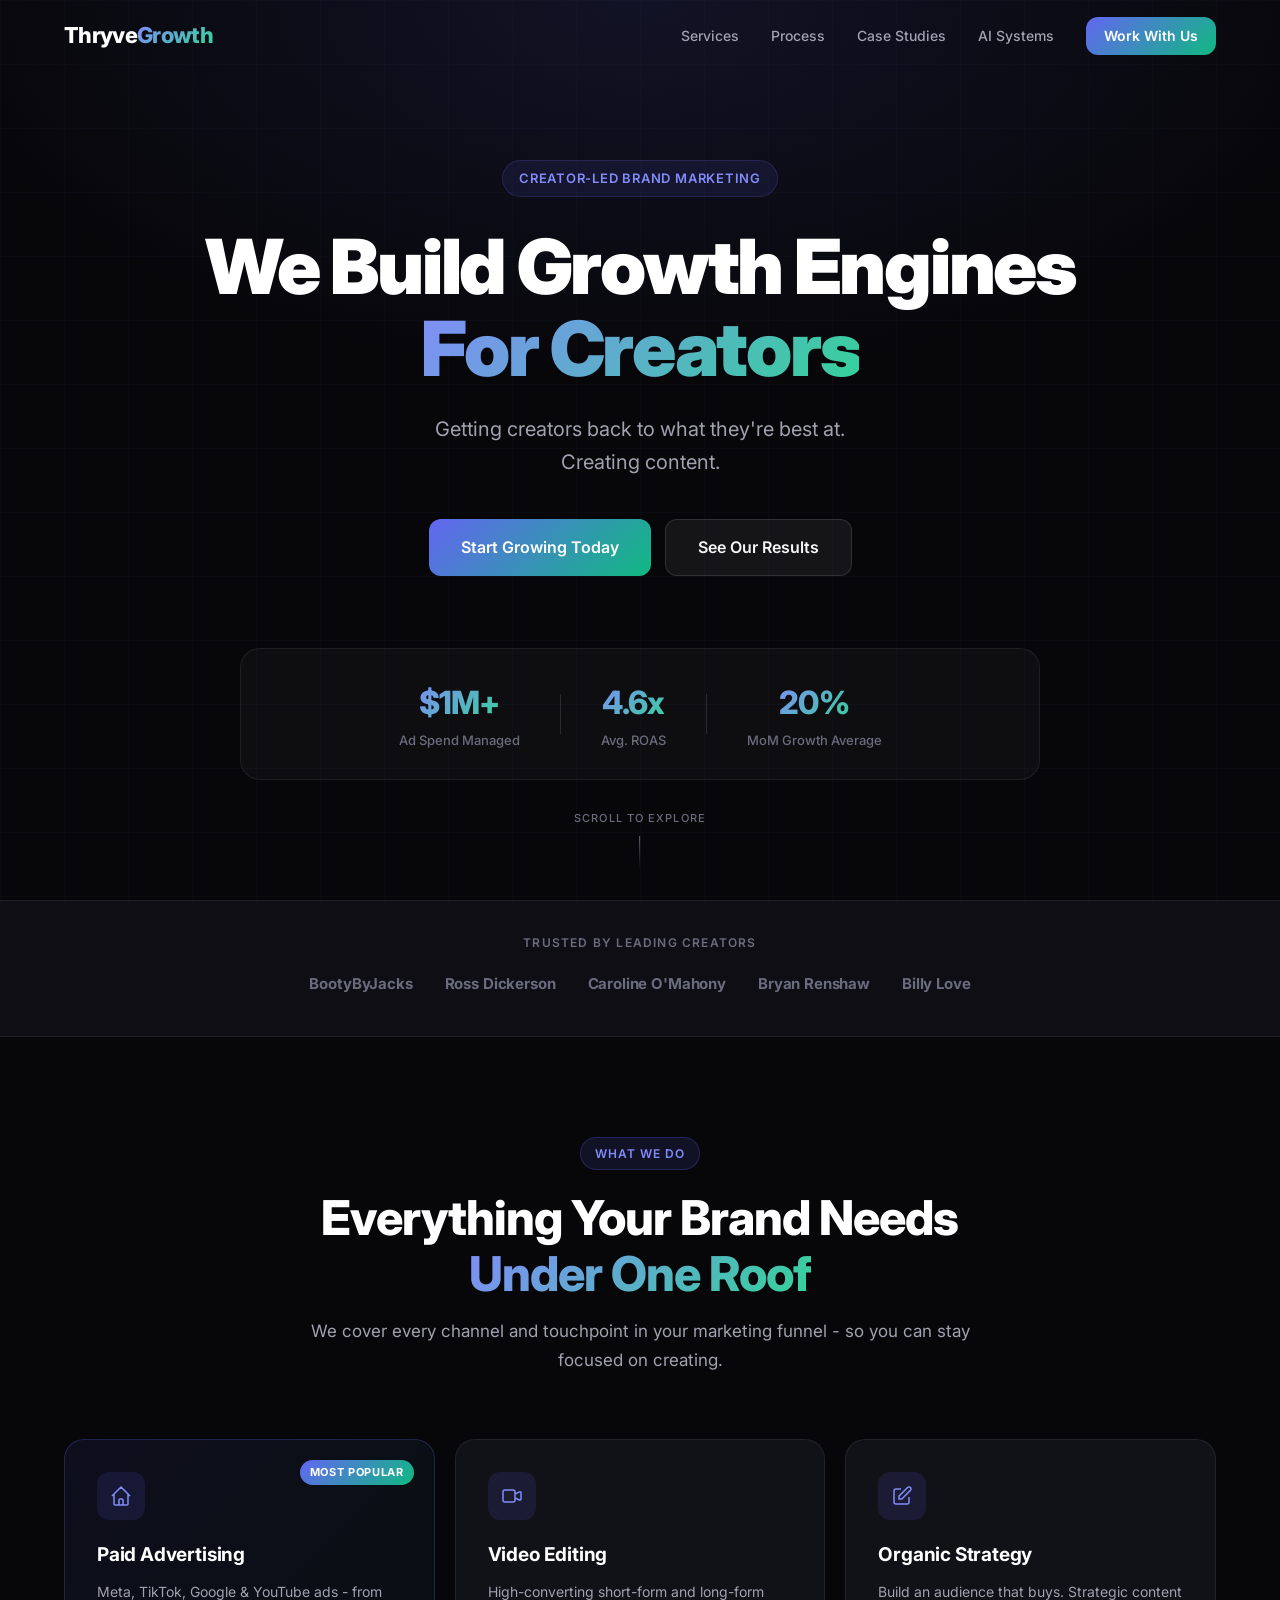
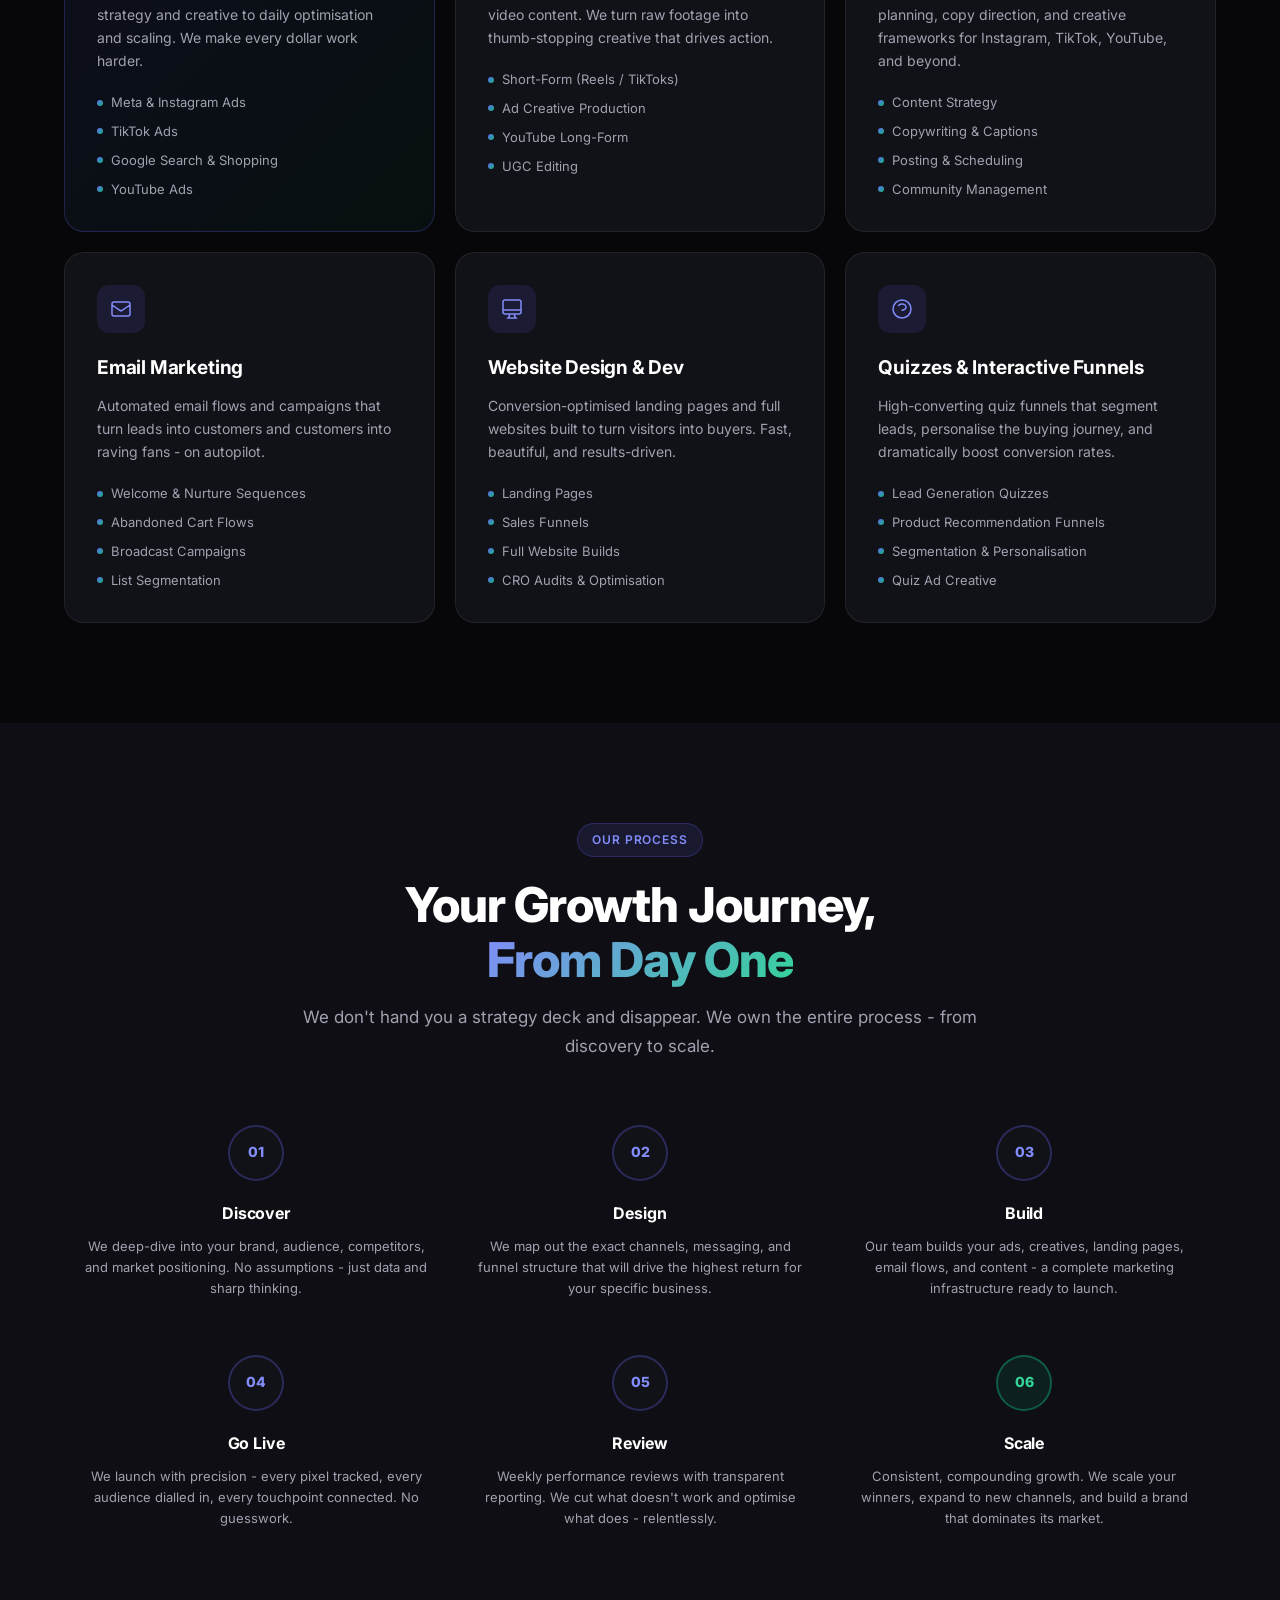
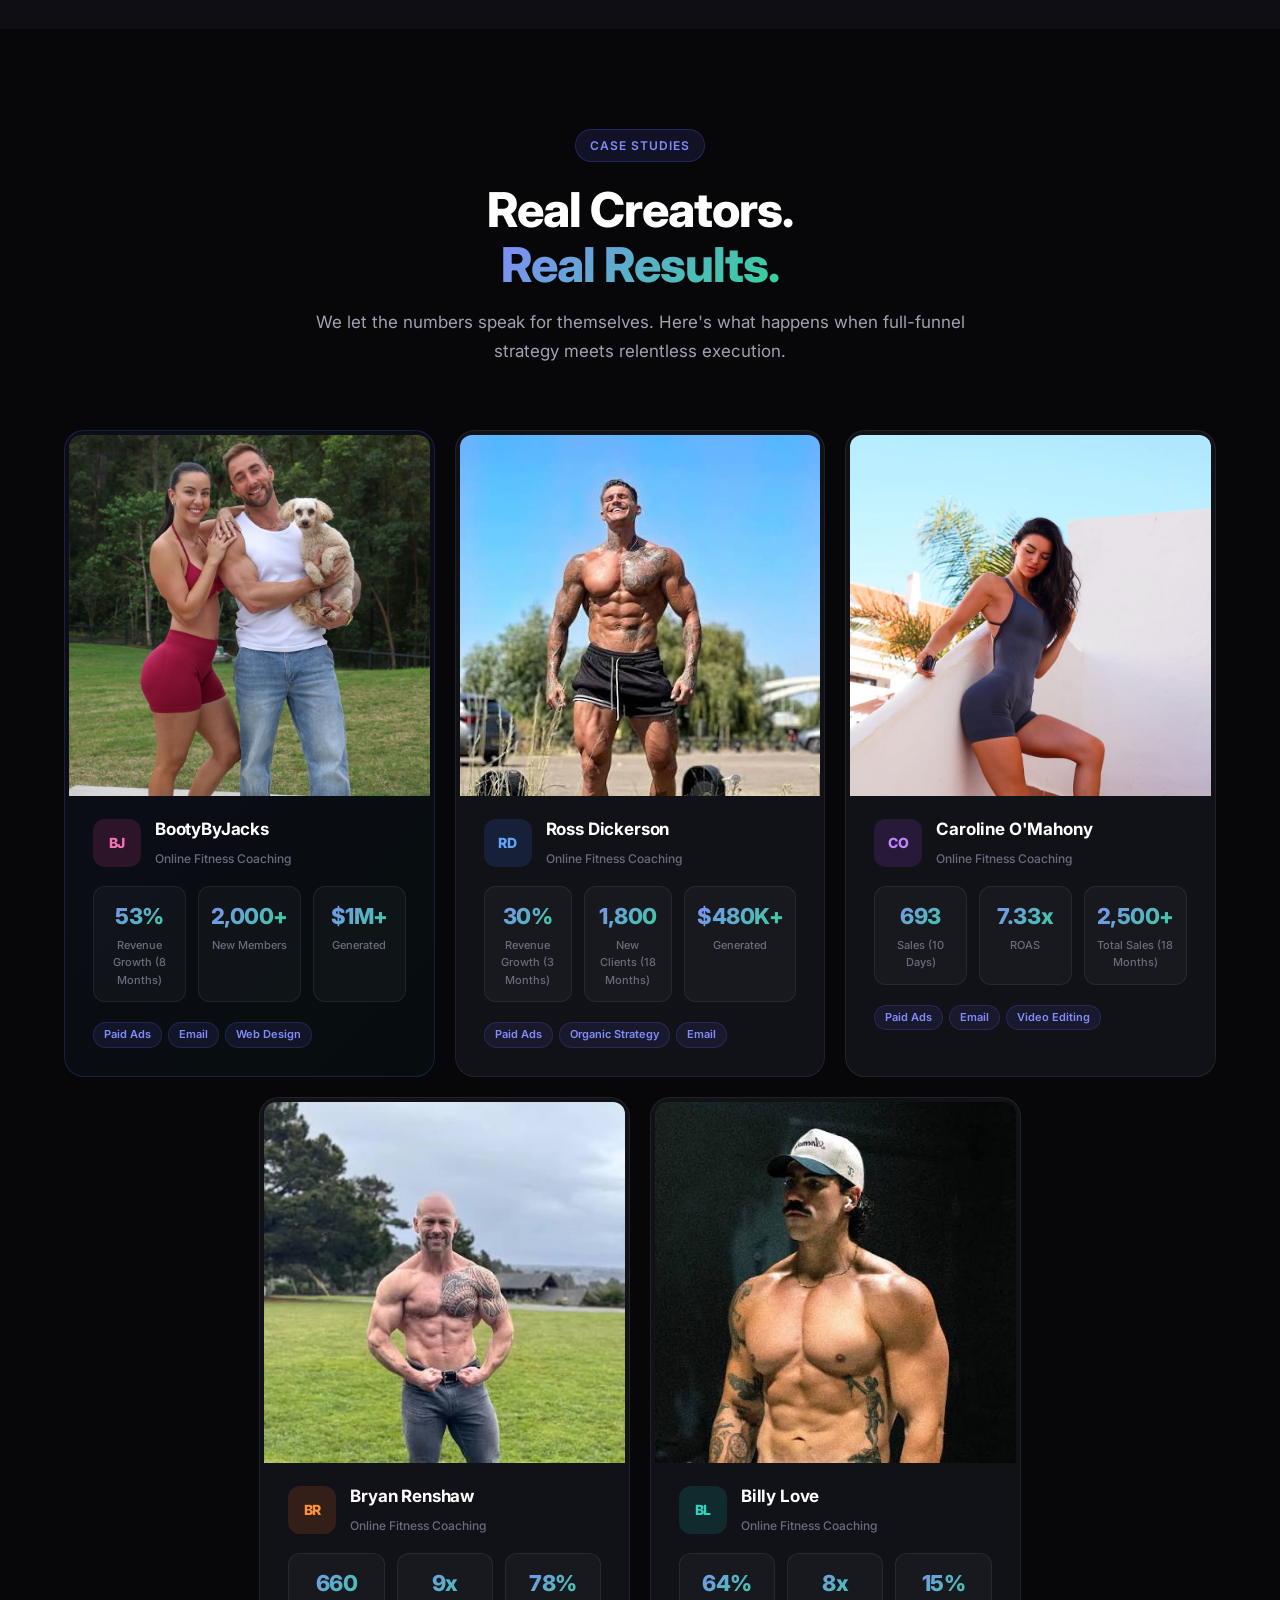
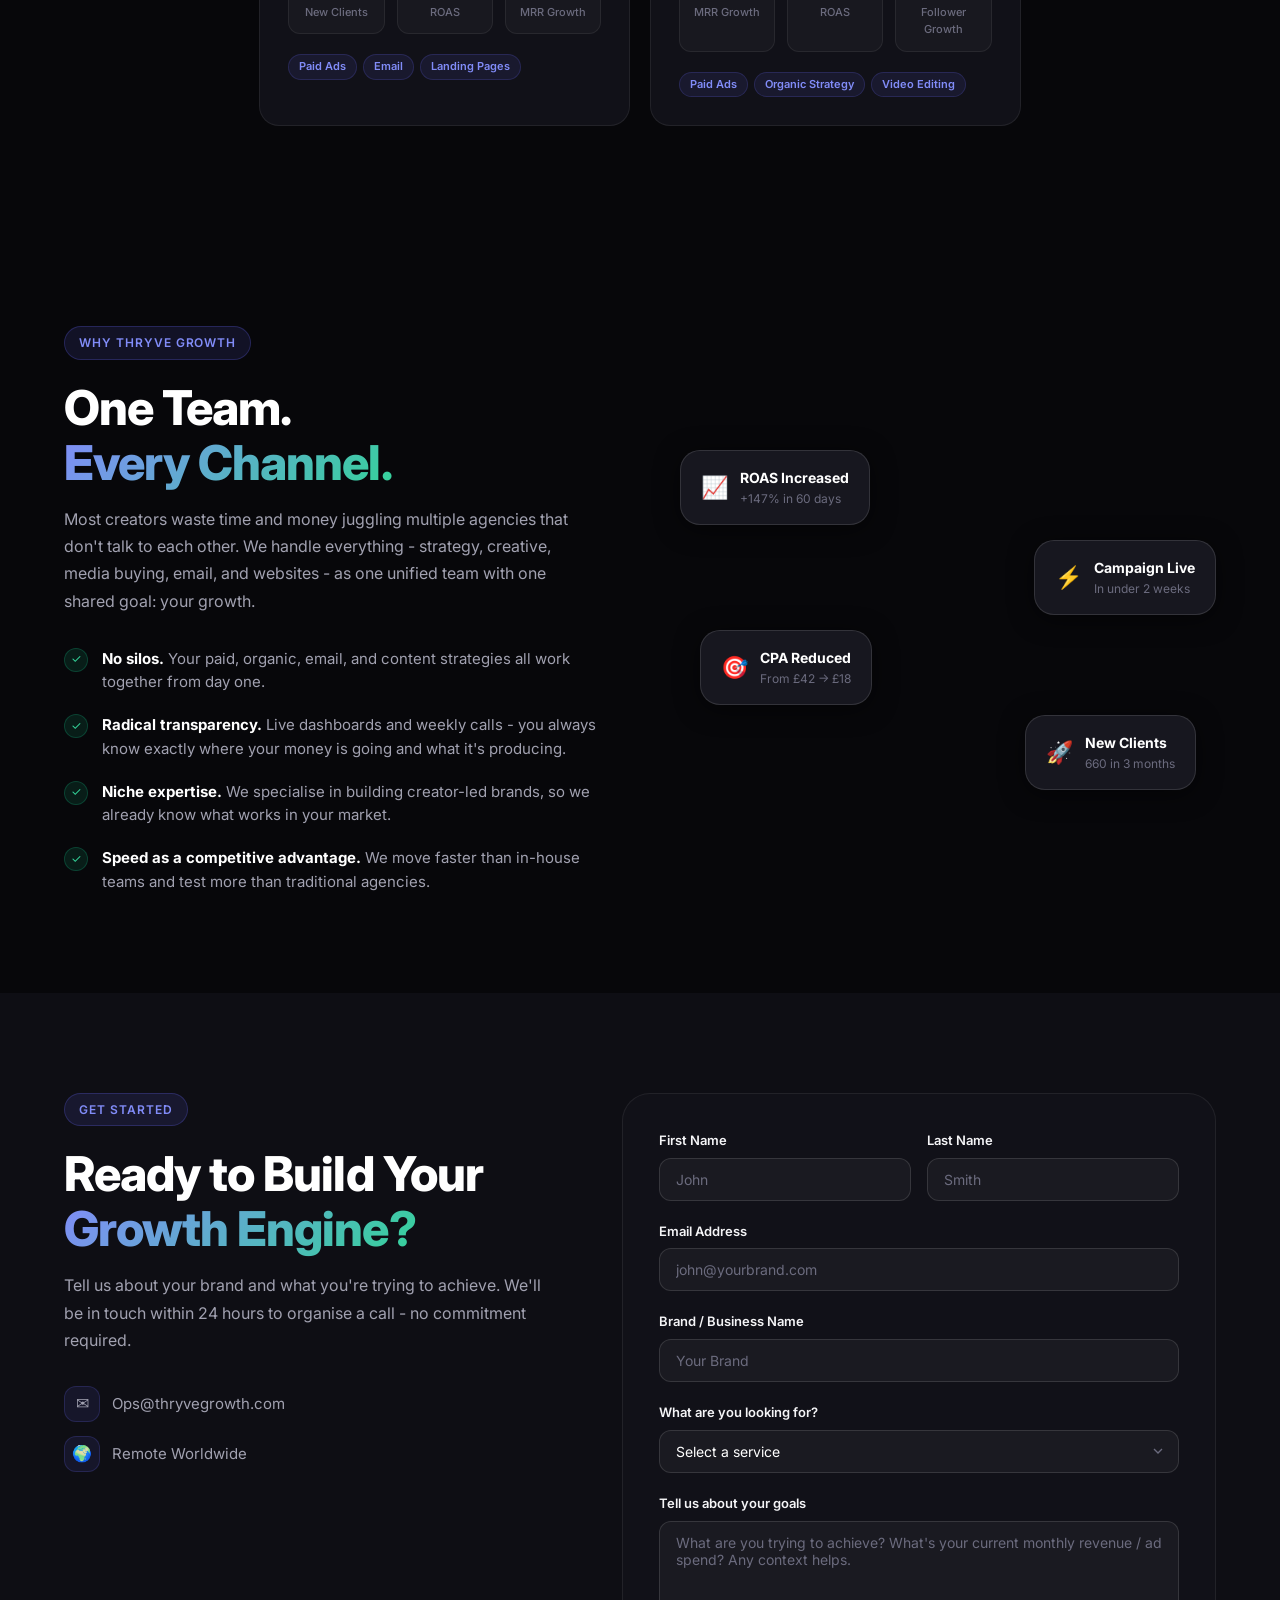
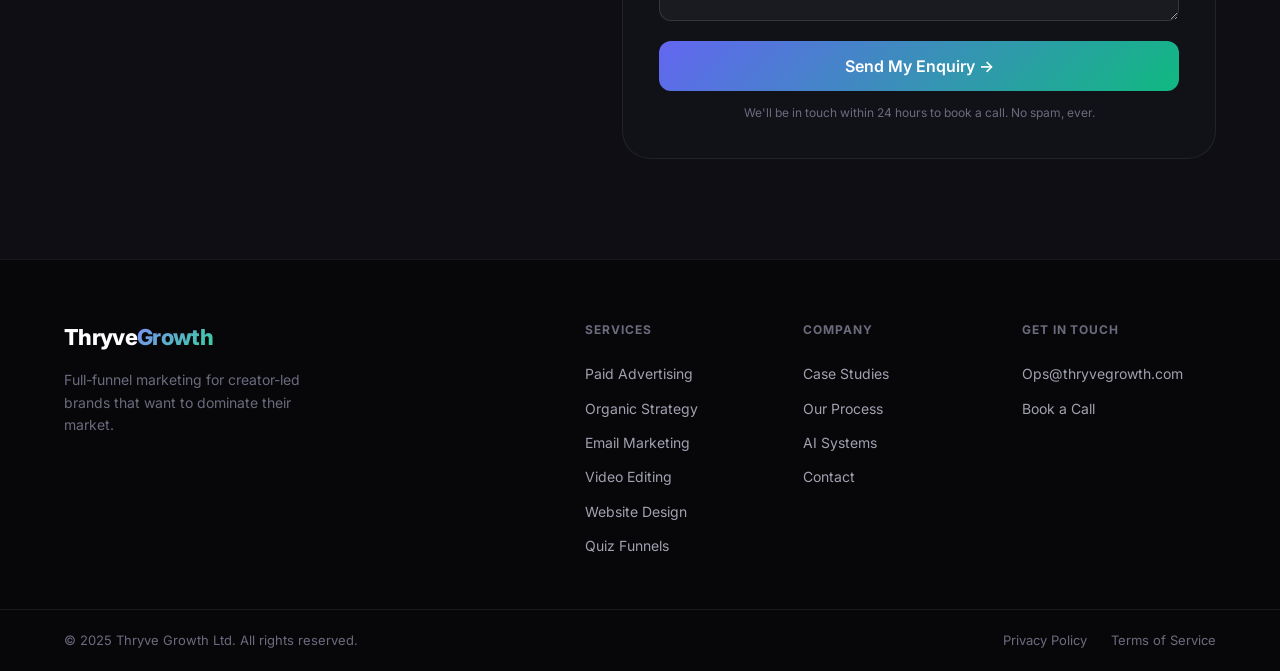
==== commit fbf6b786: "Switch BootyByJacks image to bootybyjacks2.png Co-Authored-By: Claude Sonnet 4.6 <noreply@anthropic." ====
--- a/index.html
+++ b/index.html
@@ -8,6 +8,8 @@
   <link rel="preconnect" href="https://fonts.googleapis.com" />
   <link rel="preconnect" href="https://fonts.gstatic.com" crossorigin />
   <link href="https://fonts.googleapis.com/css2?family=Inter:wght@300;400;500;600;700;800;900&display=swap" rel="stylesheet" />
+  <link rel="icon" type="image/png" href="favicon-on-white-512.png" />
+  <link rel="apple-touch-icon" href="favicon-on-white-512.png" />
   <link rel="stylesheet" href="style.css" />
 </head>
 <body>
@@ -259,7 +261,7 @@
 
         <div class="cs-card cs-card--featured">
           <div class="cs-card-img">
-            <img src="Bootybyjacks.png" alt="BootyByJacks" loading="lazy" />
+            <img src="bootybyjacks2.png" alt="BootyByJacks" loading="lazy" />
           </div>
           <div class="cs-card-header">
             <div class="cs-avatar cs-avatar--pink">BJ</div>
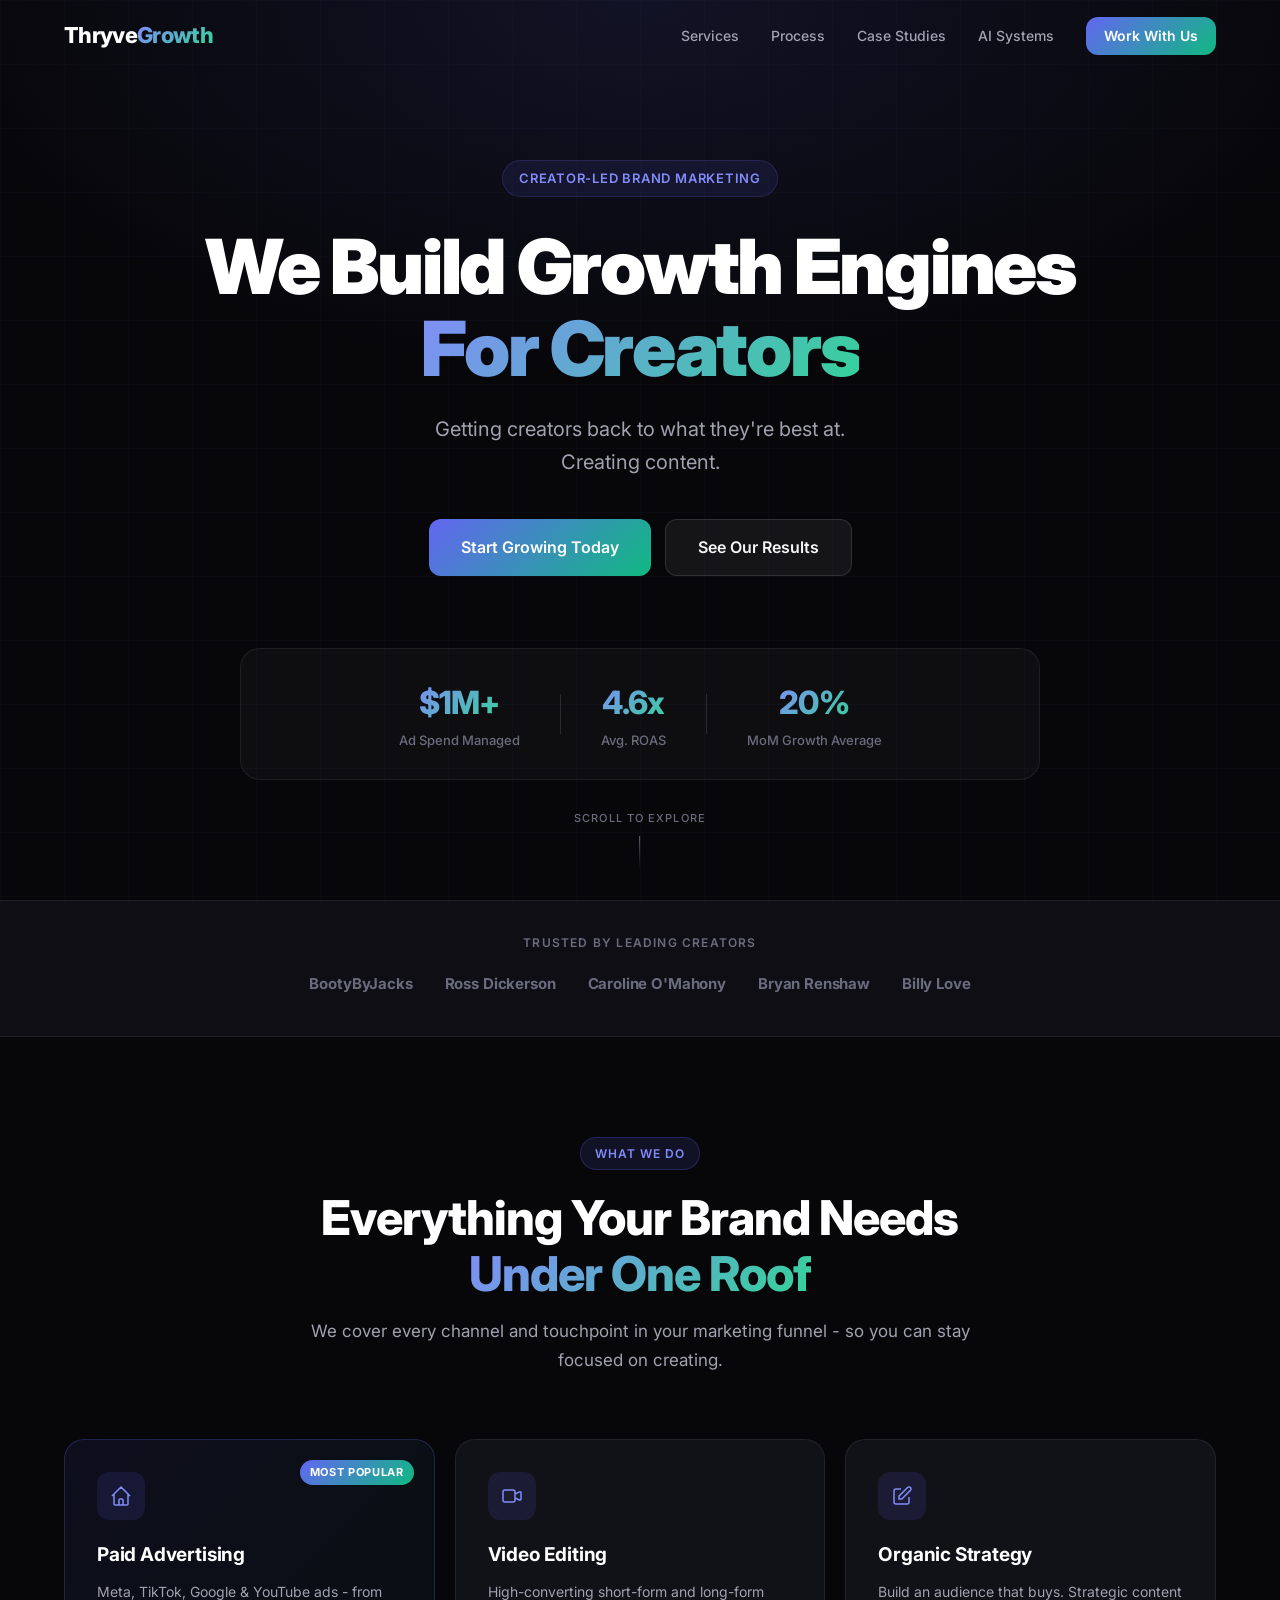
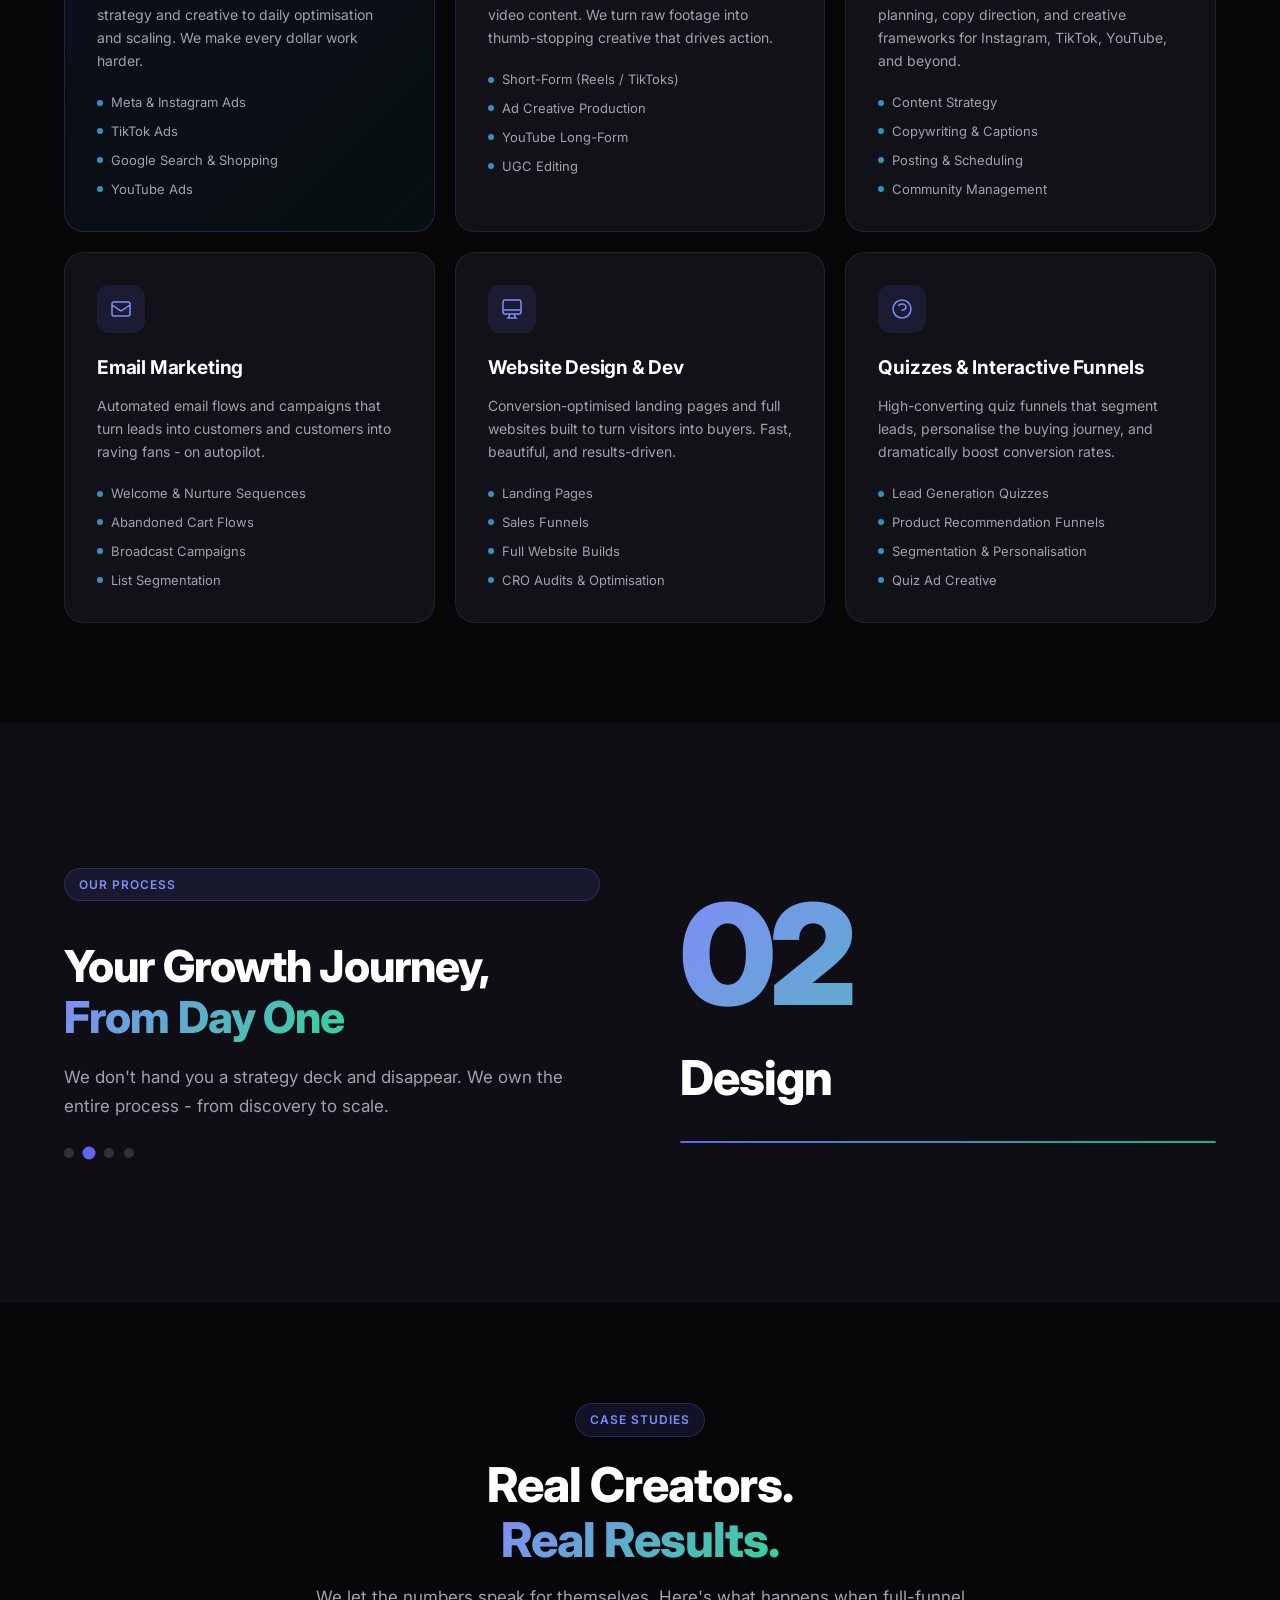
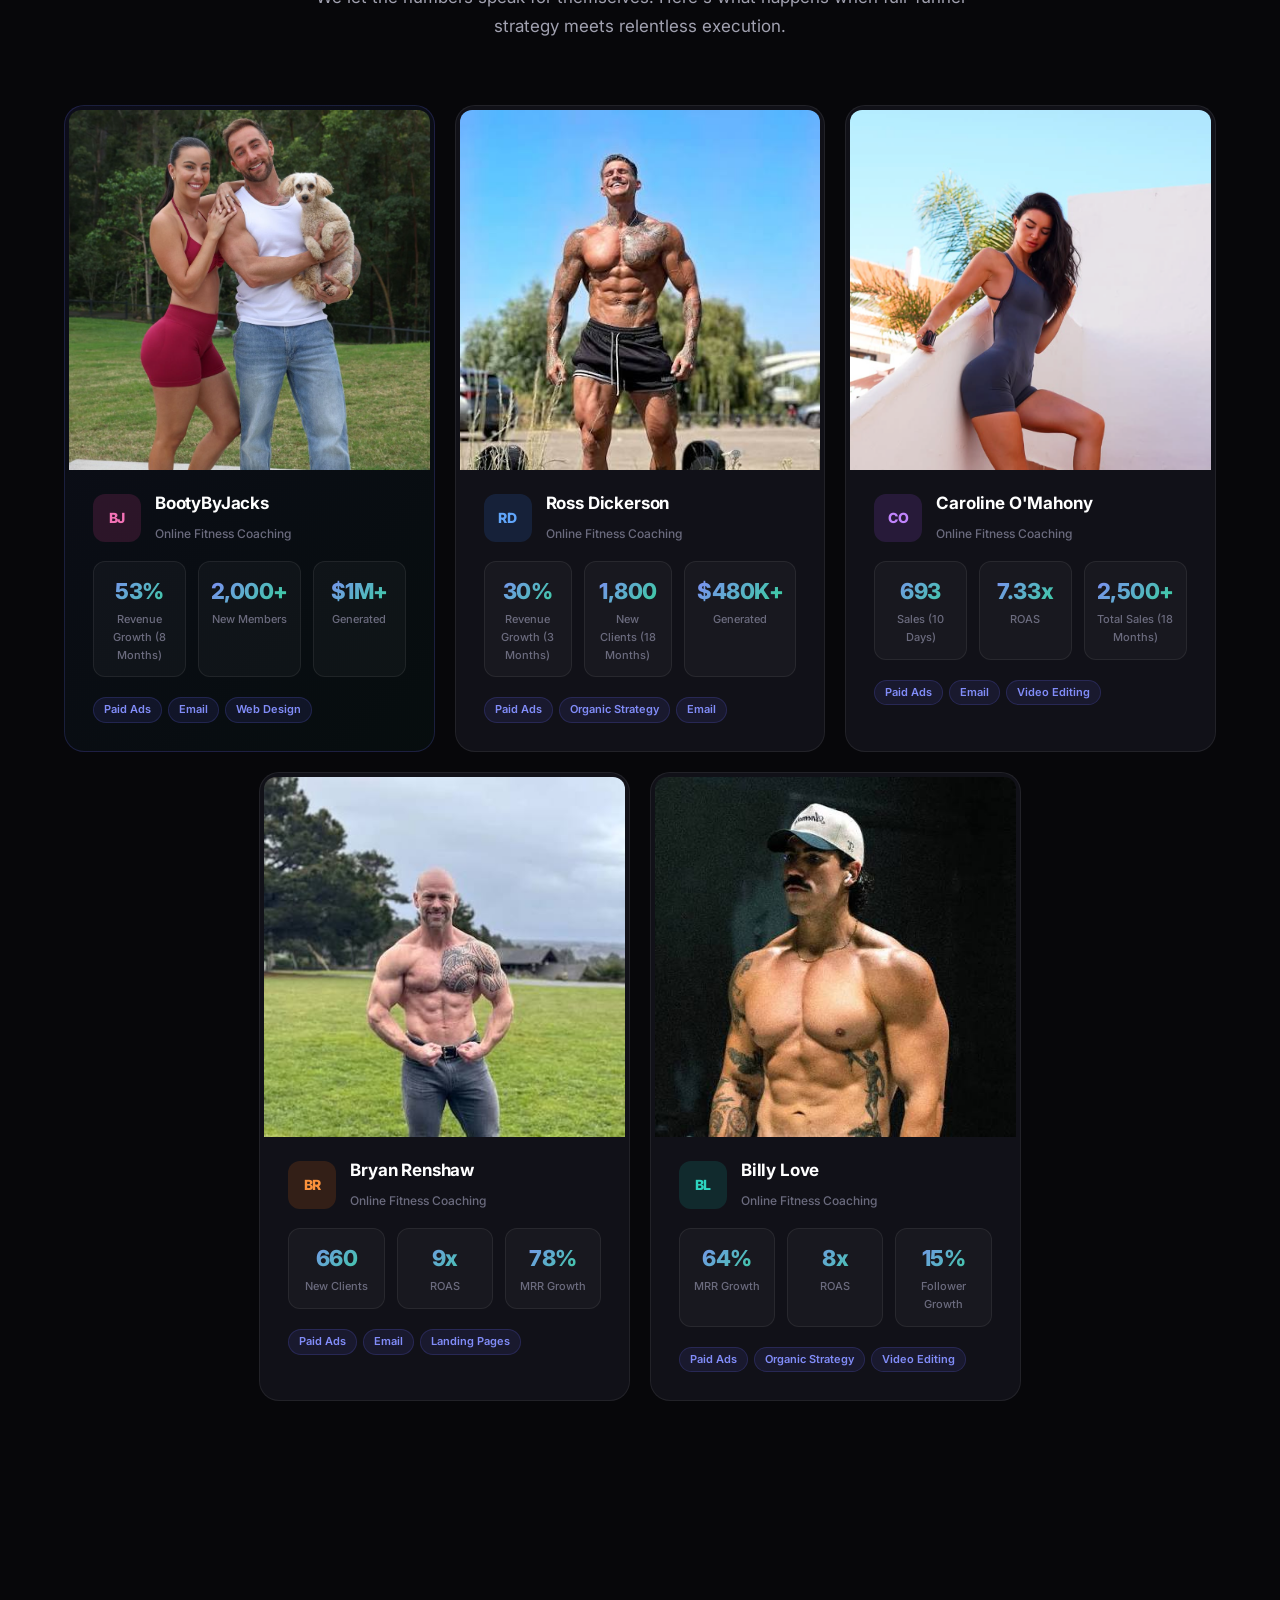
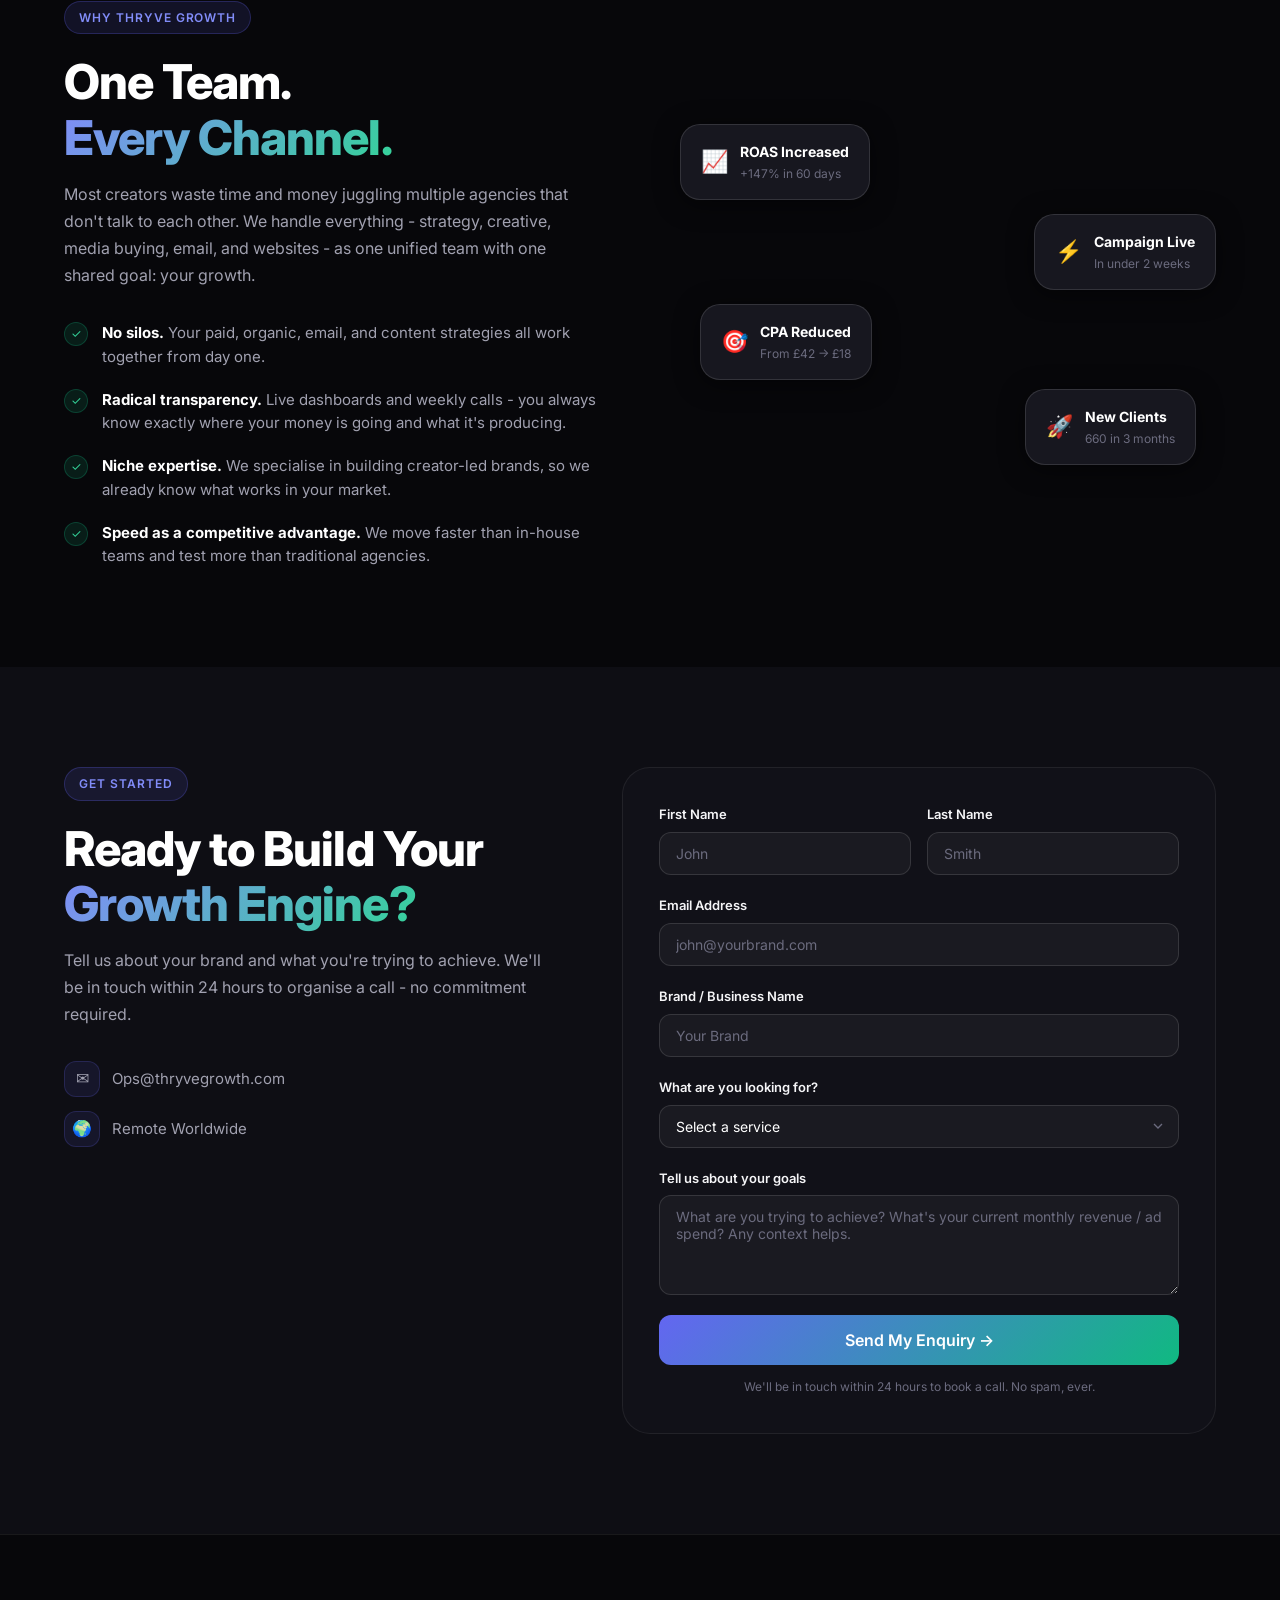
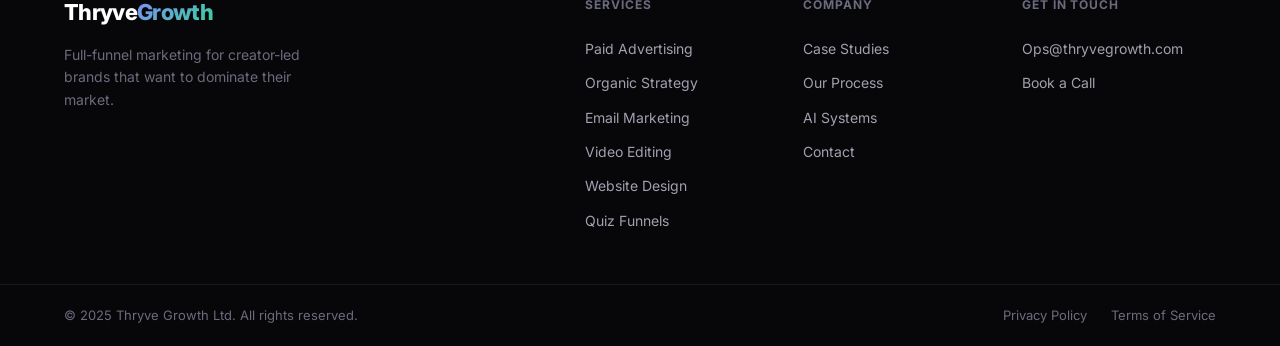
==== commit 7d540b42: "Animate process section as auto-cycling carousel - Remove steps 3 (Build) and 4 (Go Live), keep Disc" ====
--- a/index.html
+++ b/index.html
@@ -8,7 +8,7 @@
   <link rel="preconnect" href="https://fonts.googleapis.com" />
   <link rel="preconnect" href="https://fonts.gstatic.com" crossorigin />
   <link href="https://fonts.googleapis.com/css2?family=Inter:wght@300;400;500;600;700;800;900&display=swap" rel="stylesheet" />
-  <link rel="icon" type="image/png" href="favicon-on-white-512.png" />
+  <link rel="icon" type="image/svg+xml" href="favicon.svg" />
   <link rel="apple-touch-icon" href="favicon-on-white-512.png" />
   <link rel="stylesheet" href="style.css" />
 </head>
@@ -196,52 +196,38 @@
   <!-- PROCESS -->
   <section class="process section" id="process">
     <div class="container">
-      <div class="section-header">
-        <div class="section-badge">Our Process</div>
-        <h2 class="section-title">Your Growth Journey,<br /><span class="gradient-text">From Day One</span></h2>
-        <p class="section-subtitle">We don't hand you a strategy deck and disappear. We own the entire process - from discovery to scale.</p>
-      </div>
-      <div class="process-steps process-steps--six">
-        <div class="process-step">
-          <div class="step-number">01</div>
-          <div class="step-content">
-            <h3>Discover</h3>
-            <p>We deep-dive into your brand, audience, competitors, and market positioning. No assumptions - just data and sharp thinking.</p>
-          </div>
-        </div>
-        <div class="process-step">
-          <div class="step-number">02</div>
-          <div class="step-content">
-            <h3>Design</h3>
-            <p>We map out the exact channels, messaging, and funnel structure that will drive the highest return for your specific business.</p>
-          </div>
-        </div>
-        <div class="process-step">
-          <div class="step-number">03</div>
-          <div class="step-content">
-            <h3>Build</h3>
-            <p>Our team builds your ads, creatives, landing pages, email flows, and content - a complete marketing infrastructure ready to launch.</p>
-          </div>
-        </div>
-        <div class="process-step">
-          <div class="step-number">04</div>
-          <div class="step-content">
-            <h3>Go Live</h3>
-            <p>We launch with precision - every pixel tracked, every audience dialled in, every touchpoint connected. No guesswork.</p>
-          </div>
-        </div>
-        <div class="process-step">
-          <div class="step-number">05</div>
-          <div class="step-content">
-            <h3>Review</h3>
-            <p>Weekly performance reviews with transparent reporting. We cut what doesn't work and optimise what does - relentlessly.</p>
-          </div>
-        </div>
-        <div class="process-step process-step--final">
-          <div class="step-number step-number--green">06</div>
-          <div class="step-content">
-            <h3>Scale</h3>
-            <p>Consistent, compounding growth. We scale your winners, expand to new channels, and build a brand that dominates its market.</p>
+      <div class="process-layout">
+        <div class="process-static">
+          <div class="section-badge">Our Process</div>
+          <h2 class="section-title">Your Growth Journey,<br /><span class="gradient-text">From Day One</span></h2>
+          <p class="section-subtitle">We don't hand you a strategy deck and disappear. We own the entire process - from discovery to scale.</p>
+          <div class="process-dots">
+            <button class="process-dot active" data-step="0" aria-label="Step 1"></button>
+            <button class="process-dot" data-step="1" aria-label="Step 2"></button>
+            <button class="process-dot" data-step="2" aria-label="Step 3"></button>
+            <button class="process-dot" data-step="3" aria-label="Step 4"></button>
+          </div>
+        </div>
+        <div class="process-carousel">
+          <div class="process-slide active">
+            <div class="slide-number">01</div>
+            <div class="slide-title">Discover</div>
+            <div class="slide-progress"><div class="slide-progress-bar"></div></div>
+          </div>
+          <div class="process-slide">
+            <div class="slide-number">02</div>
+            <div class="slide-title">Design</div>
+            <div class="slide-progress"><div class="slide-progress-bar"></div></div>
+          </div>
+          <div class="process-slide">
+            <div class="slide-number">03</div>
+            <div class="slide-title">Review</div>
+            <div class="slide-progress"><div class="slide-progress-bar"></div></div>
+          </div>
+          <div class="process-slide">
+            <div class="slide-number">04</div>
+            <div class="slide-title">Scale</div>
+            <div class="slide-progress"><div class="slide-progress-bar"></div></div>
           </div>
         </div>
       </div>
--- a/style.css
+++ b/style.css
@@ -582,113 +582,139 @@
    ============================================================ */
 .process { background: var(--bg-2); }
 
-.process-steps {
+/* ── Process carousel layout ─────────────────────────────── */
+.process-layout {
   display: grid;
-  grid-template-columns: repeat(4, 1fr);
-  gap: 0;
+  grid-template-columns: 1fr 1fr;
+  gap: 80px;
+  align-items: center;
+  min-height: 380px;
+}
+
+.process-static {
+  display: flex;
+  flex-direction: column;
+  gap: 20px;
+}
+
+.process-static .section-title {
+  font-size: clamp(28px, 4vw, 44px);
+  margin-bottom: 0;
+}
+
+.process-static .section-subtitle {
+  margin-bottom: 0;
+}
+
+.process-dots {
+  display: flex;
+  gap: 10px;
+  margin-top: 8px;
+}
+
+.process-dot {
+  width: 10px;
+  height: 10px;
+  border-radius: 50%;
+  border: none;
+  background: rgba(255,255,255,0.15);
+  cursor: pointer;
+  transition: background 0.3s, transform 0.3s;
+  padding: 0;
+}
+
+.process-dot.active {
+  background: var(--indigo);
+  transform: scale(1.3);
+}
+
+.process-carousel {
   position: relative;
-}
-
-.process-steps--six {
-  grid-template-columns: repeat(3, 1fr);
-  row-gap: 56px;
-}
-
-.process-steps::before {
-  content: '';
+  height: 280px;
+}
+
+.process-slide {
   position: absolute;
-  top: 28px;
-  left: 0; right: 0;
+  inset: 0;
+  display: flex;
+  flex-direction: column;
+  justify-content: center;
+  gap: 16px;
+  opacity: 0;
+  transform: translateY(24px);
+  transition: opacity 0.5s ease, transform 0.5s ease;
+  pointer-events: none;
+}
+
+.process-slide.active {
+  opacity: 1;
+  transform: translateY(0);
+  pointer-events: auto;
+}
+
+.slide-number {
+  font-size: clamp(80px, 12vw, 140px);
+  font-weight: 900;
+  line-height: 1;
+  letter-spacing: -0.04em;
+  background: var(--gradient-text);
+  -webkit-background-clip: text;
+  -webkit-text-fill-color: transparent;
+  background-clip: text;
+}
+
+.slide-title {
+  font-size: clamp(28px, 4vw, 48px);
+  font-weight: 800;
+  color: var(--white);
+  letter-spacing: -0.02em;
+}
+
+.slide-progress {
+  width: 100%;
   height: 2px;
-  background: linear-gradient(90deg, transparent, rgba(99,102,241,0.4), rgba(16,185,129,0.4), transparent);
-  pointer-events: none;
-}
-
-.process-steps--six::before {
-  display: none;
-}
-
-.process-step {
-  display: flex;
-  flex-direction: column;
-  align-items: center;
-  text-align: center;
-  padding: 0 20px 0;
-  position: relative;
-}
-
-.process-step .step-arrow {
-  display: none;
-}
-
-.step-number {
-  width: 56px;
-  height: 56px;
-  border-radius: 50%;
-  background: var(--bg-card);
-  border: 2px solid rgba(99,102,241,0.3);
-  display: flex;
-  align-items: center;
-  justify-content: center;
-  font-size: 14px;
-  font-weight: 800;
-  color: var(--indigo-light);
-  margin-bottom: 20px;
-  position: relative;
-  z-index: 1;
-  transition: border-color var(--transition), background var(--transition);
-}
-
-.step-number--green {
-  border-color: rgba(16,185,129,0.4);
-  color: var(--green-light);
-  background: rgba(16,185,129,0.08);
-}
-
-.process-step:hover .step-number {
-  border-color: var(--indigo);
-  background: rgba(99,102,241,0.1);
-}
-
-.step-content h3 {
-  font-size: 16px;
-  font-weight: 700;
-  color: var(--white);
-  margin-bottom: 10px;
-  letter-spacing: -0.01em;
-}
-
-.step-content p {
-  font-size: 13px;
-  color: var(--gray-2);
-  line-height: 1.6;
-}
-
-.process-step--final .step-number {
-  background: rgba(16,185,129,0.1);
-  border-color: rgba(16,185,129,0.4);
-}
-
-@media (max-width: 1024px) {
-  .process-steps {
-    grid-template-columns: repeat(2, 1fr);
-    gap: 40px;
+  background: rgba(255,255,255,0.08);
+  border-radius: 2px;
+  overflow: hidden;
+  margin-top: 8px;
+}
+
+.slide-progress-bar {
+  height: 100%;
+  width: 0%;
+  background: var(--gradient);
+  border-radius: 2px;
+}
+
+.process-slide.active .slide-progress-bar {
+  animation: slideProgress 3s linear forwards;
+}
+
+@keyframes slideProgress {
+  from { width: 0%; }
+  to   { width: 100%; }
+}
+
+@media (max-width: 900px) {
+  .process-layout {
+    grid-template-columns: 1fr;
+    gap: 48px;
+    min-height: auto;
   }
-  .process-steps::before { display: none; }
-  .process-steps--six {
-    grid-template-columns: repeat(2, 1fr);
-    row-gap: 40px;
+  .process-carousel {
+    height: 220px;
   }
-}
-
-@media (max-width: 640px) {
-  .process-steps {
-    grid-template-columns: 1fr;
-    gap: 32px;
+  .slide-number {
+    font-size: clamp(64px, 18vw, 100px);
   }
-  .process-steps--six {
-    grid-template-columns: 1fr;
-    row-gap: 32px;
+  .slide-title {
+    font-size: clamp(24px, 6vw, 36px);
+  }
+}
+
+@media (max-width: 480px) {
+  .process-carousel {
+    height: 200px;
   }
 }
 
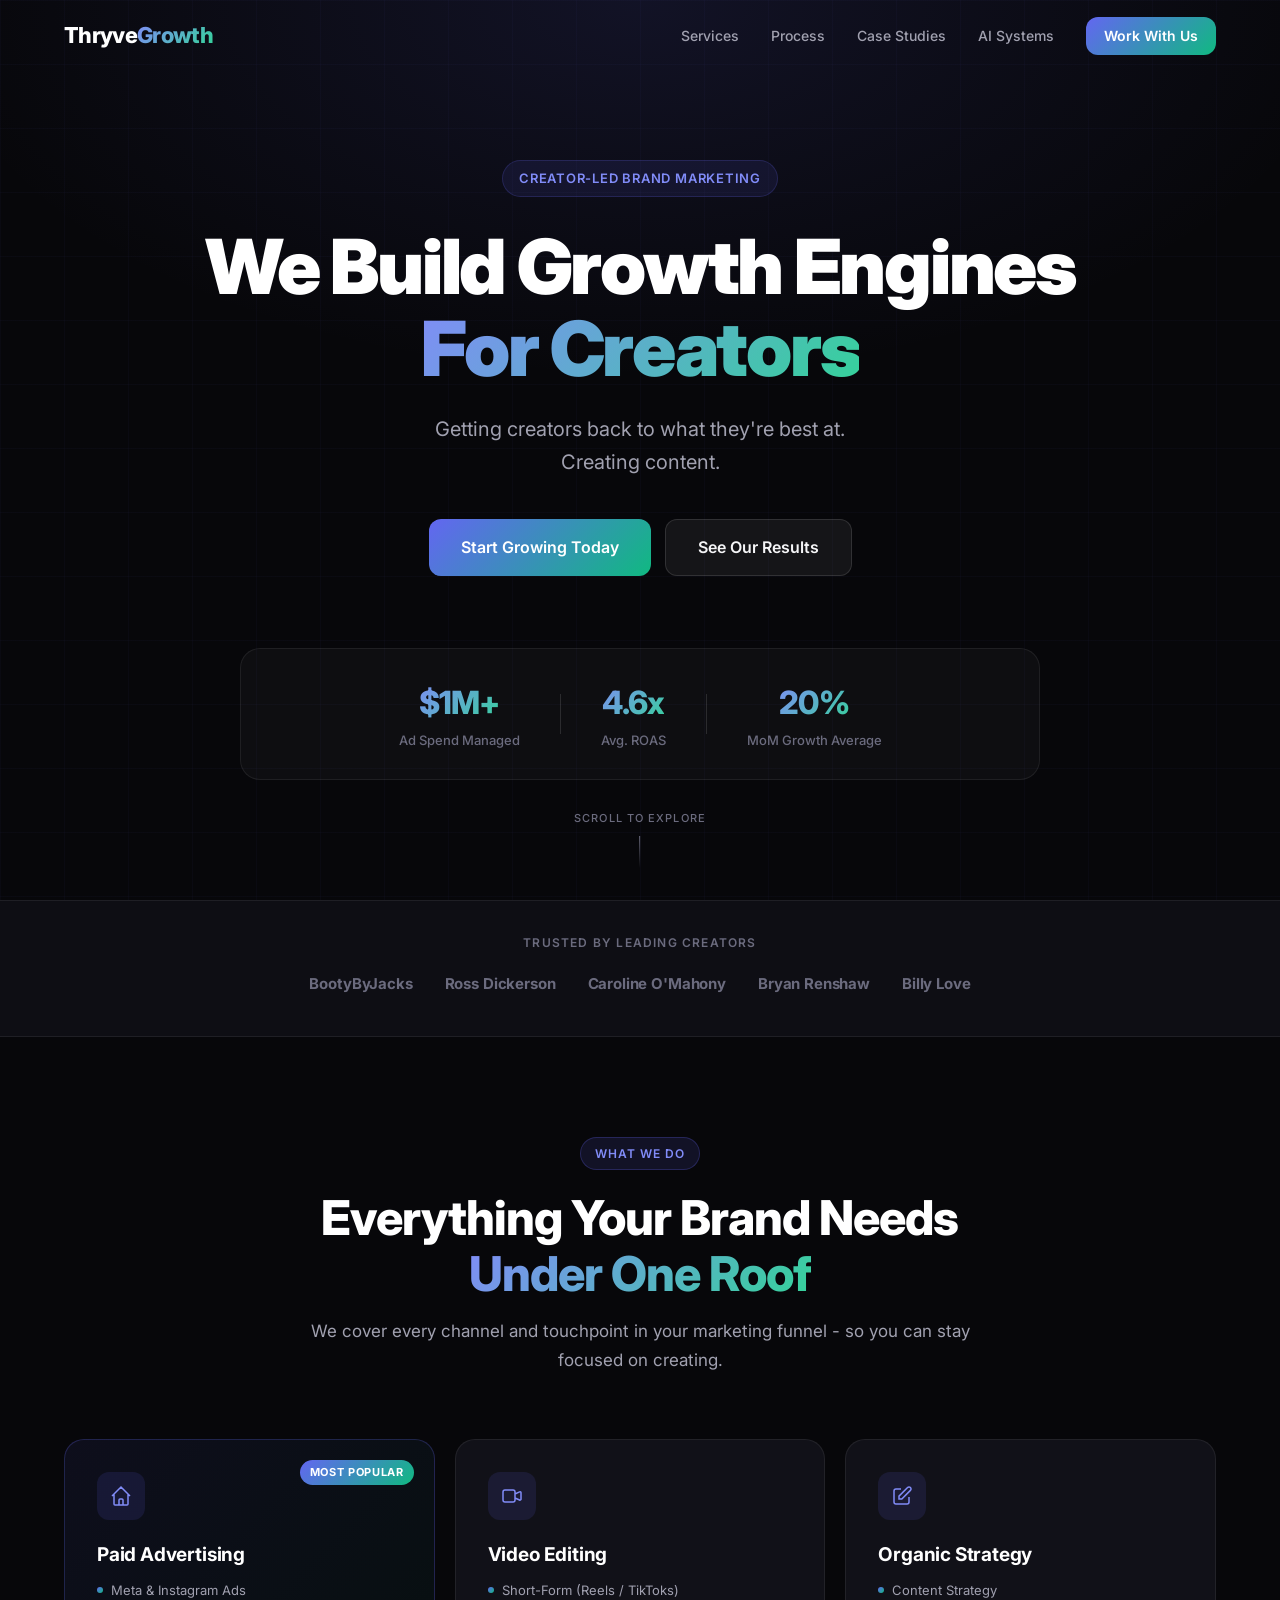
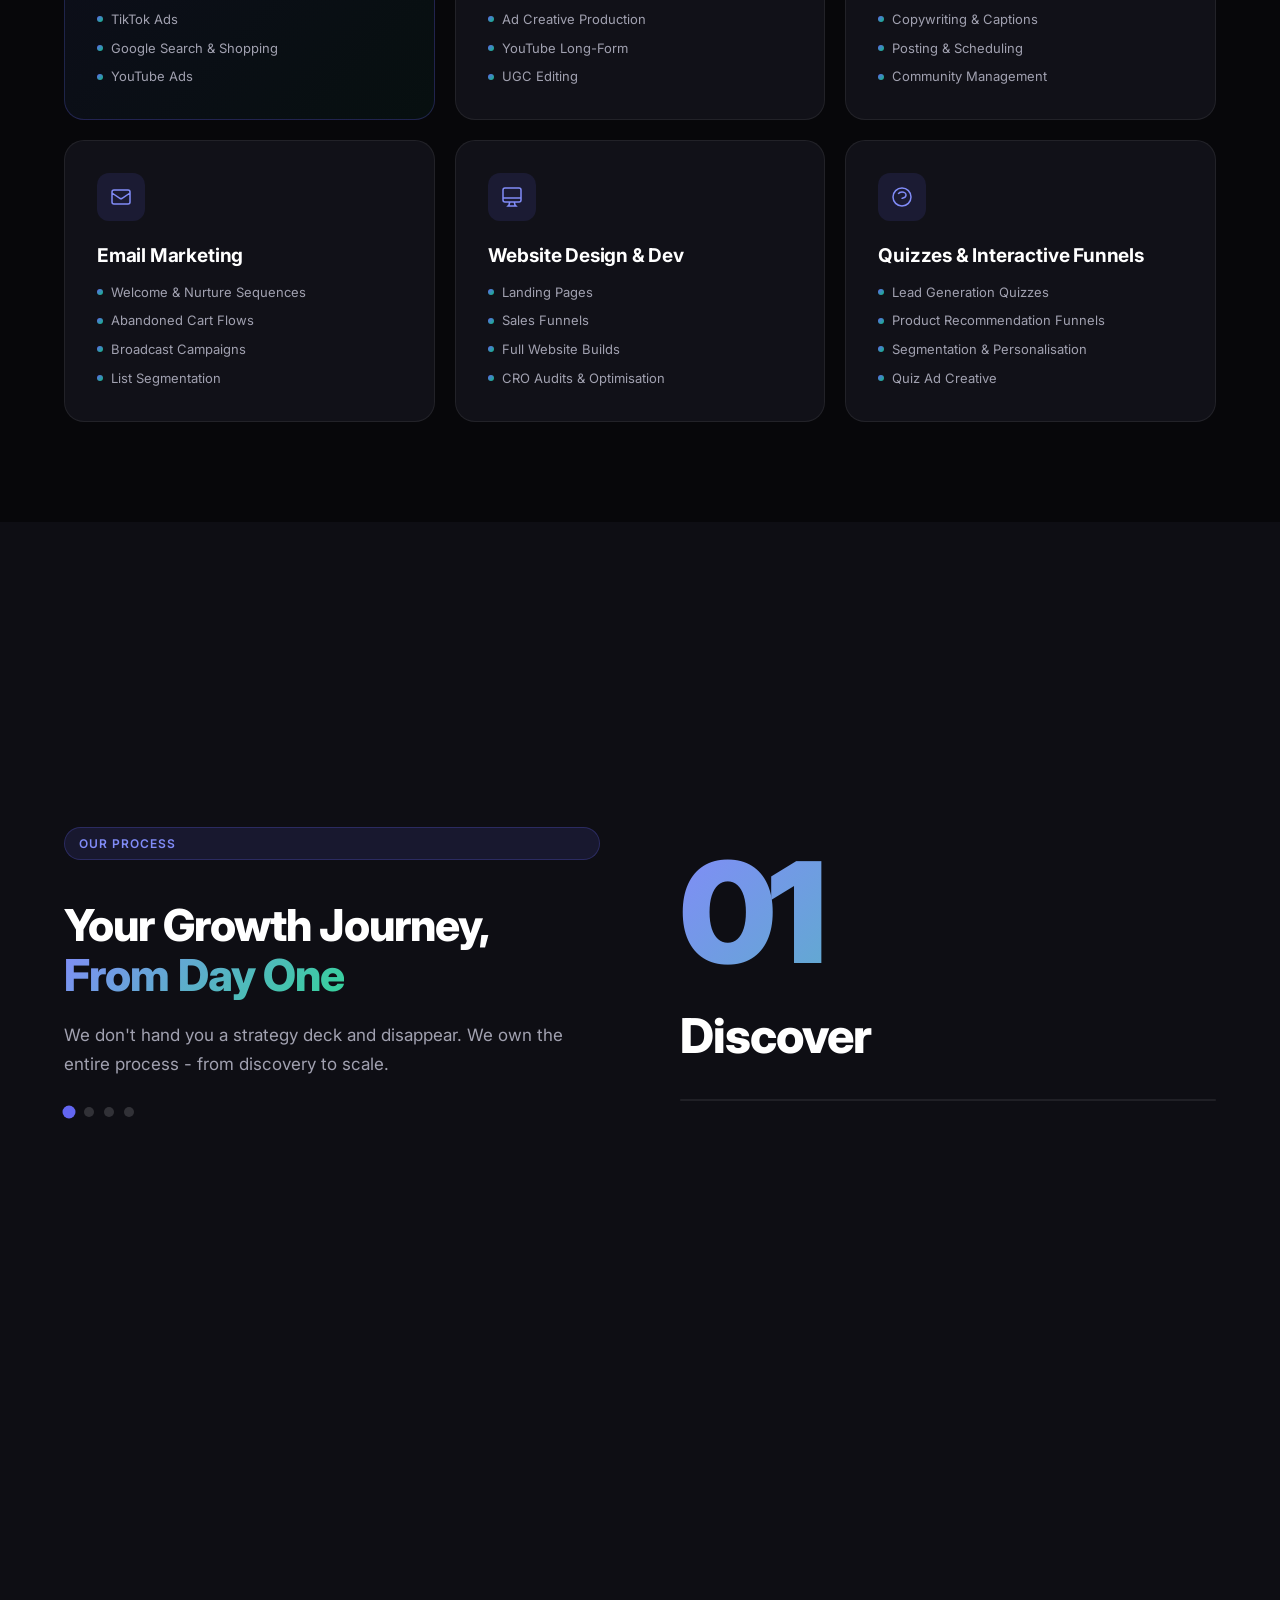
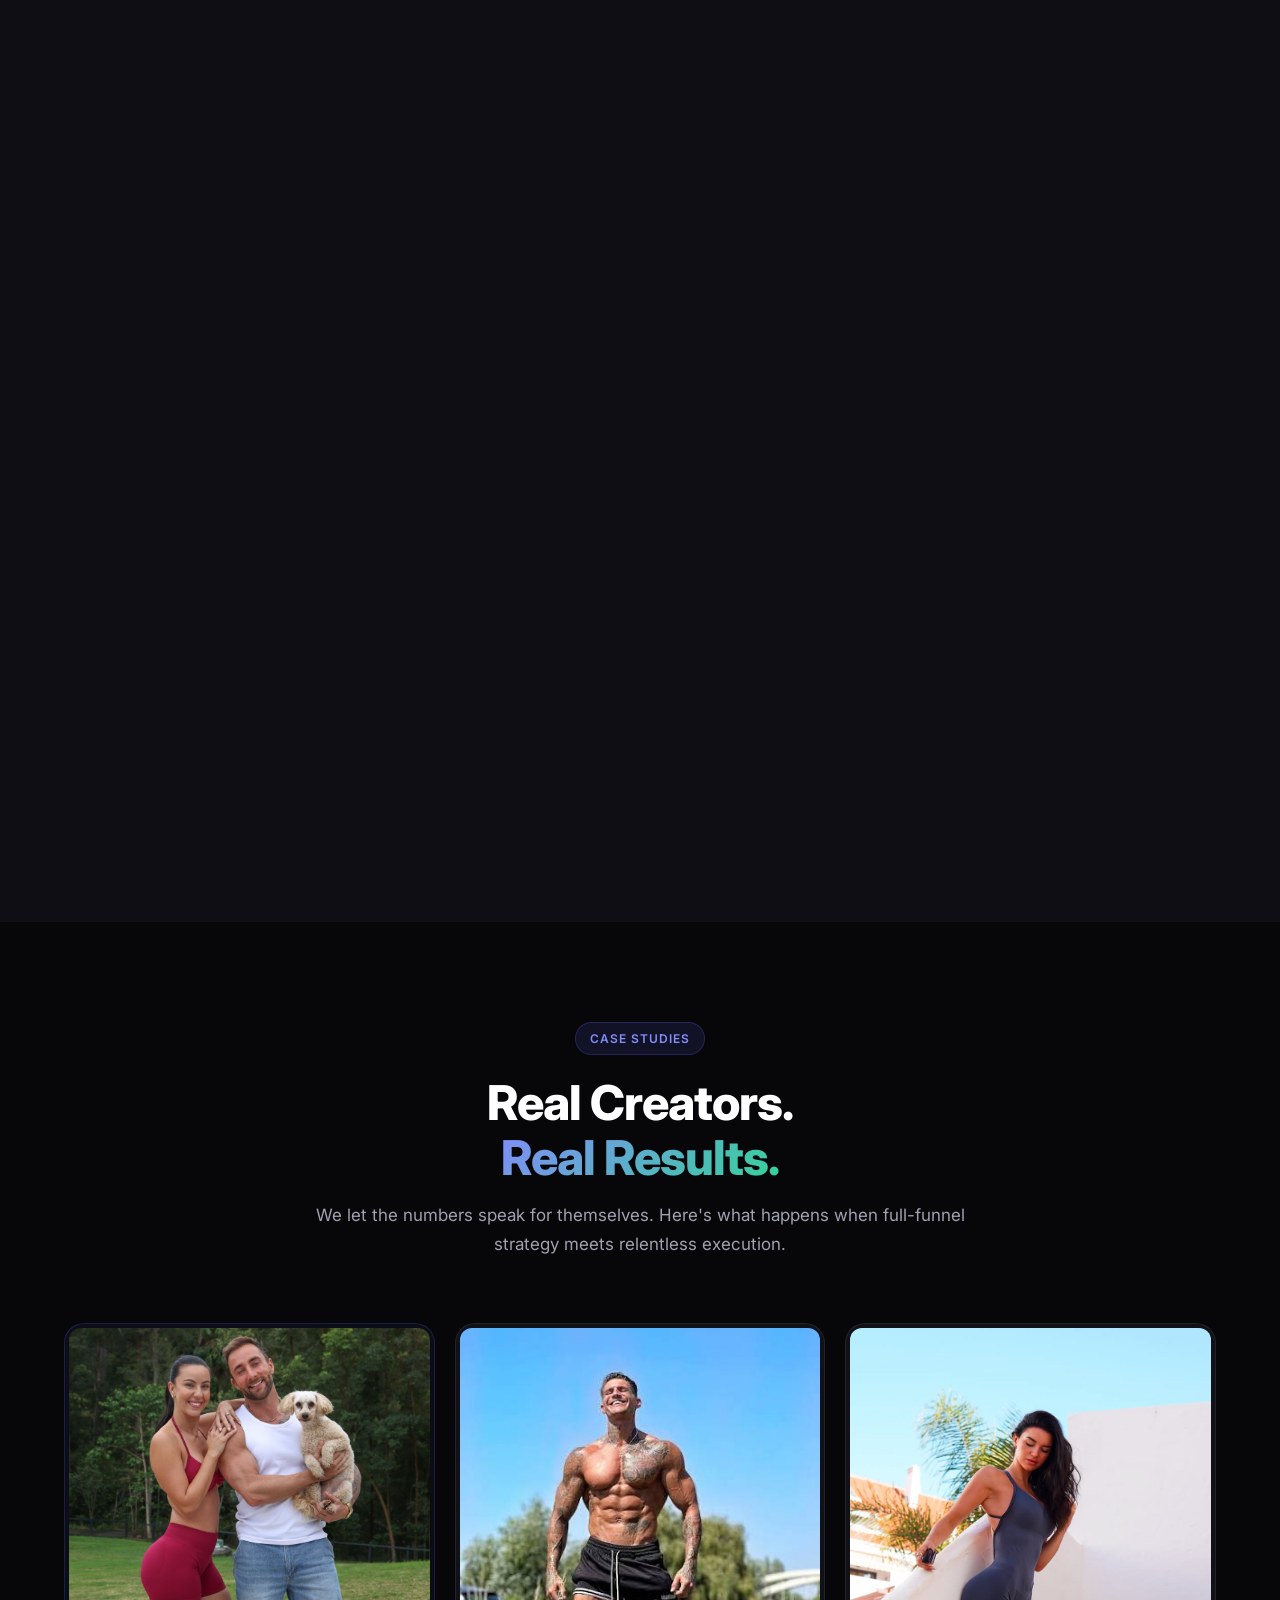
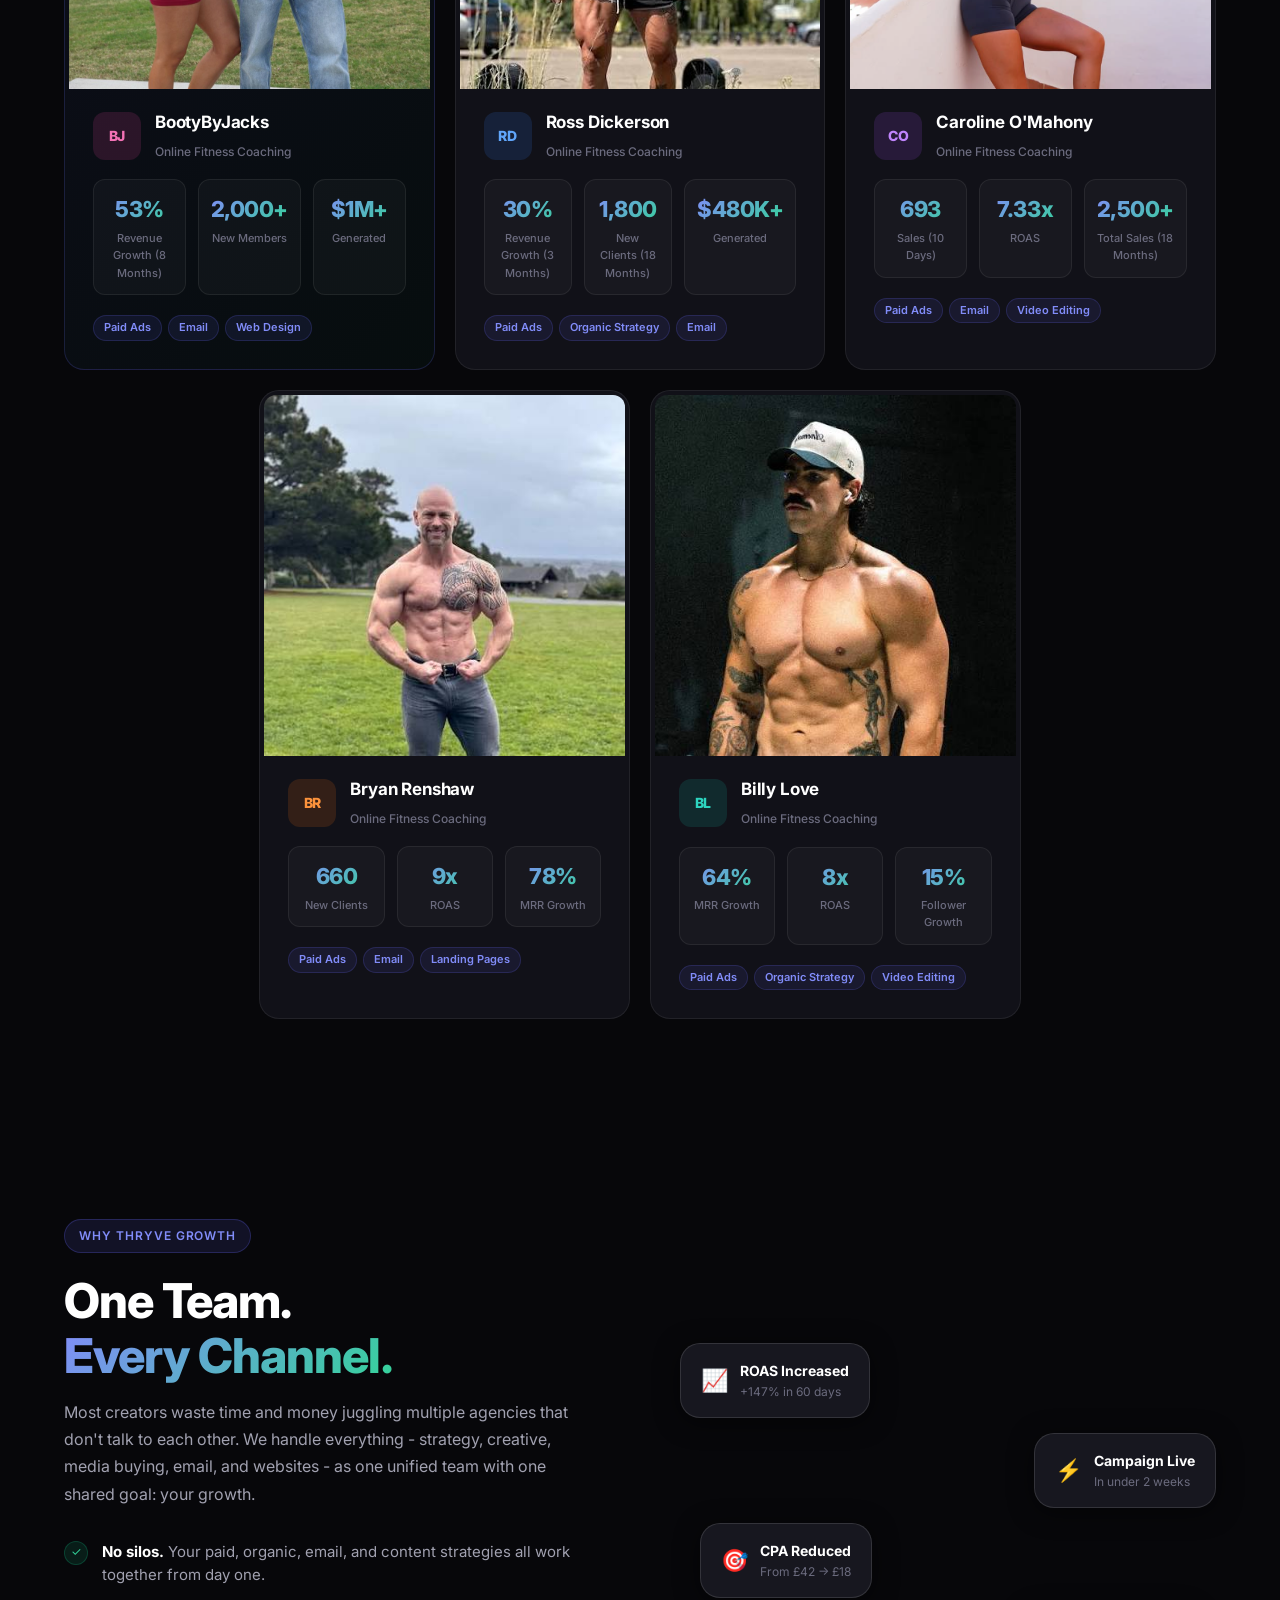
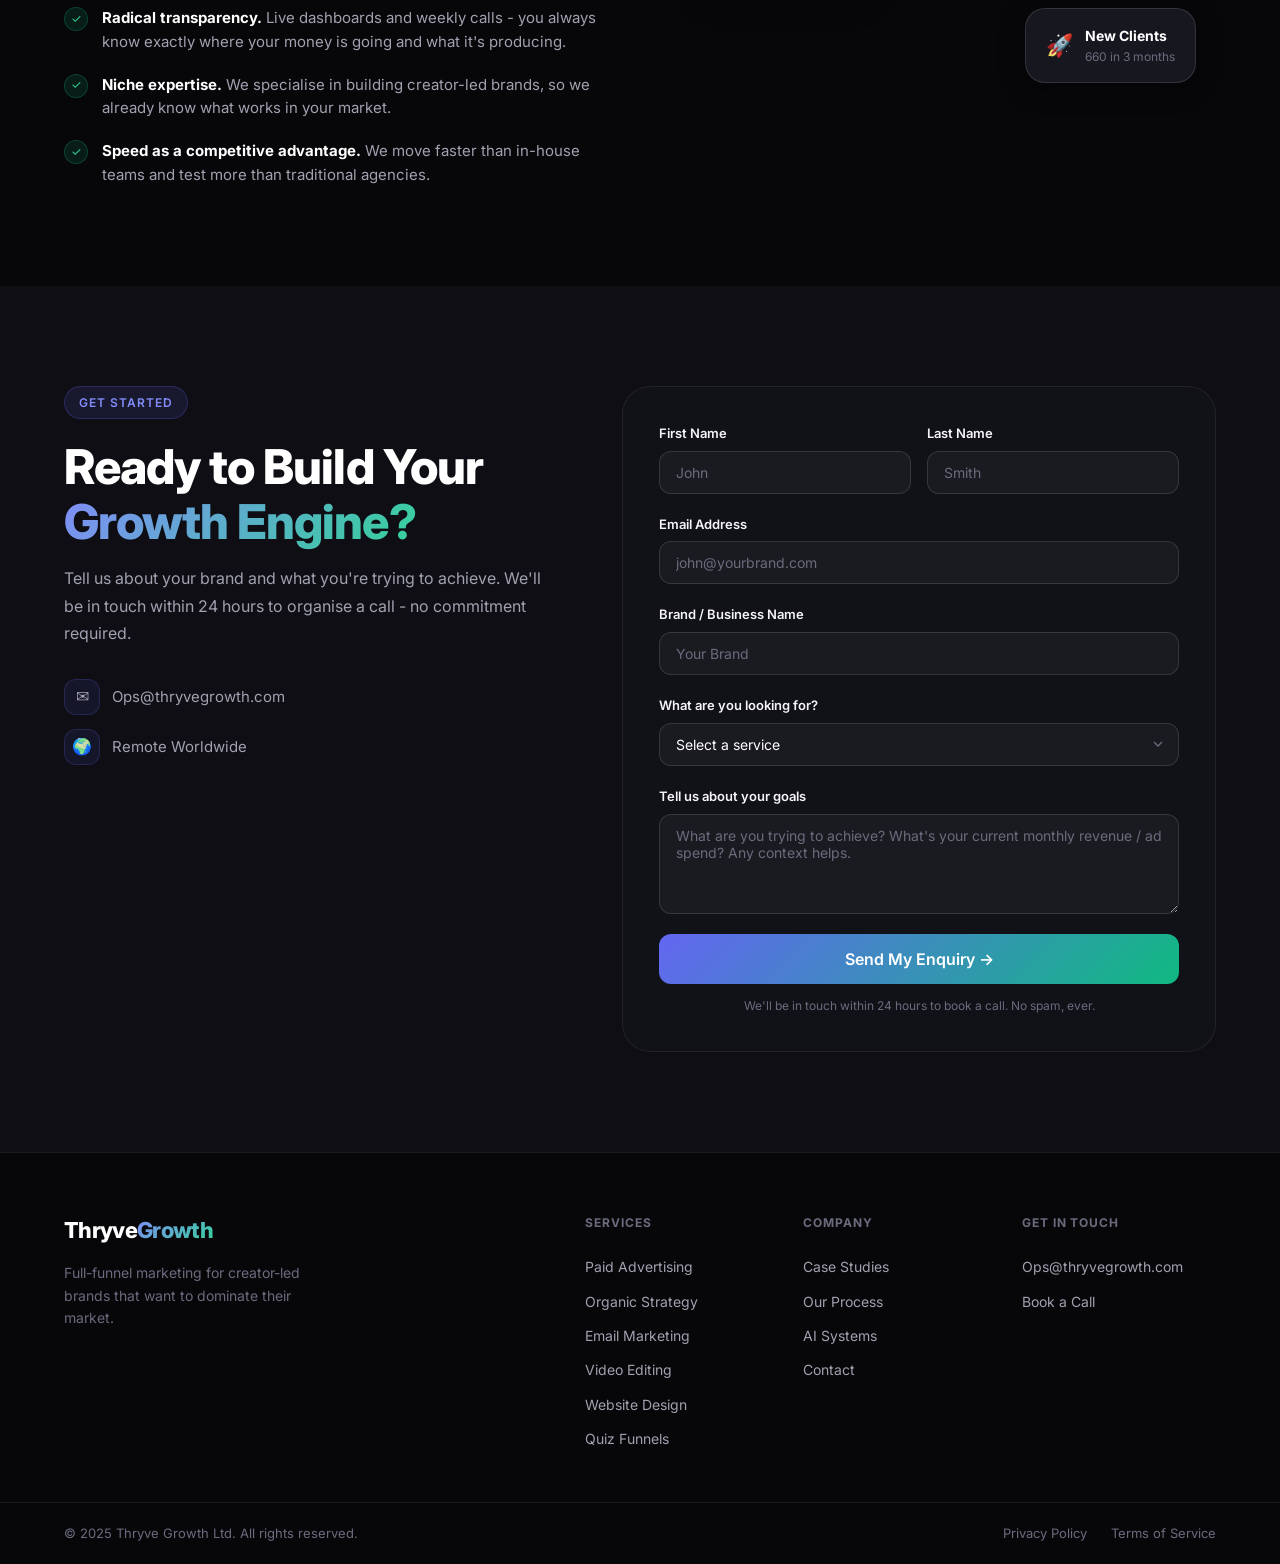
==== commit 7b6ff7bb: "Scroll-driven process carousel, remove service/process descriptions, fix Why Thryve mobile image - P" ====
--- a/index.html
+++ b/index.html
@@ -109,7 +109,6 @@
             <svg viewBox="0 0 24 24" fill="none" stroke="currentColor" stroke-width="1.5"><path d="M3 12l2-2m0 0l7-7 7 7M5 10v10a1 1 0 001 1h3m10-11l2 2m-2-2v10a1 1 0 01-1 1h-3m-6 0a1 1 0 001-1v-4a1 1 0 011-1h2a1 1 0 011 1v4a1 1 0 001 1m-6 0h6"/></svg>
           </div>
           <h3>Paid Advertising</h3>
-          <p>Meta, TikTok, Google & YouTube ads - from strategy and creative to daily optimisation and scaling. We make every dollar work harder.</p>
           <ul class="service-list">
             <li>Meta & Instagram Ads</li>
             <li>TikTok Ads</li>
@@ -124,7 +123,6 @@
             <svg viewBox="0 0 24 24" fill="none" stroke="currentColor" stroke-width="1.5"><path d="M15 10l4.553-2.069A1 1 0 0121 8.87v6.258a1 1 0 01-1.447.894L15 14M3 8a2 2 0 012-2h8a2 2 0 012 2v8a2 2 0 01-2 2H5a2 2 0 01-2-2V8z"/></svg>
           </div>
           <h3>Video Editing</h3>
-          <p>High-converting short-form and long-form video content. We turn raw footage into thumb-stopping creative that drives action.</p>
           <ul class="service-list">
             <li>Short-Form (Reels / TikToks)</li>
             <li>Ad Creative Production</li>
@@ -138,7 +136,6 @@
             <svg viewBox="0 0 24 24" fill="none" stroke="currentColor" stroke-width="1.5"><path d="M11 5H6a2 2 0 00-2 2v11a2 2 0 002 2h11a2 2 0 002-2v-5m-1.414-9.414a2 2 0 112.828 2.828L11.828 15H9v-2.828l8.586-8.586z"/></svg>
           </div>
           <h3>Organic Strategy</h3>
-          <p>Build an audience that buys. Strategic content planning, copy direction, and creative frameworks for Instagram, TikTok, YouTube, and beyond.</p>
           <ul class="service-list">
             <li>Content Strategy</li>
             <li>Copywriting & Captions</li>
@@ -152,7 +149,6 @@
             <svg viewBox="0 0 24 24" fill="none" stroke="currentColor" stroke-width="1.5"><path d="M3 8l7.89 5.26a2 2 0 002.22 0L21 8M5 19h14a2 2 0 002-2V7a2 2 0 00-2-2H5a2 2 0 00-2 2v10a2 2 0 002 2z"/></svg>
           </div>
           <h3>Email Marketing</h3>
-          <p>Automated email flows and campaigns that turn leads into customers and customers into raving fans - on autopilot.</p>
           <ul class="service-list">
             <li>Welcome & Nurture Sequences</li>
             <li>Abandoned Cart Flows</li>
@@ -166,7 +162,6 @@
             <svg viewBox="0 0 24 24" fill="none" stroke="currentColor" stroke-width="1.5"><path d="M9.75 17L9 20l-1 1h8l-1-1-.75-3M3 13h18M5 17h14a2 2 0 002-2V5a2 2 0 00-2-2H5a2 2 0 00-2 2v10a2 2 0 002 2z"/></svg>
           </div>
           <h3>Website Design & Dev</h3>
-          <p>Conversion-optimised landing pages and full websites built to turn visitors into buyers. Fast, beautiful, and results-driven.</p>
           <ul class="service-list">
             <li>Landing Pages</li>
             <li>Sales Funnels</li>
@@ -180,7 +175,6 @@
             <svg viewBox="0 0 24 24" fill="none" stroke="currentColor" stroke-width="1.5"><path d="M8.228 9c.549-1.165 2.03-2 3.772-2 2.21 0 4 1.343 4 3 0 1.4-1.278 2.575-3.006 2.907-.542.104-.994.54-.994 1.093m0 3h.01M21 12a9 9 0 11-18 0 9 9 0 0118 0z"/></svg>
           </div>
           <h3>Quizzes & Interactive Funnels</h3>
-          <p>High-converting quiz funnels that segment leads, personalise the buying journey, and dramatically boost conversion rates.</p>
           <ul class="service-list">
             <li>Lead Generation Quizzes</li>
             <li>Product Recommendation Funnels</li>
@@ -194,9 +188,10 @@
   </section>
 
   <!-- PROCESS -->
-  <section class="process section" id="process">
-    <div class="container">
-      <div class="process-layout">
+  <section class="process" id="process">
+    <div class="process-sticky">
+      <div class="container">
+        <div class="process-layout">
         <div class="process-static">
           <div class="section-badge">Our Process</div>
           <h2 class="section-title">Your Growth Journey,<br /><span class="gradient-text">From Day One</span></h2>
@@ -340,6 +335,7 @@
           <div class="cs-services-used"><span>Paid Ads</span><span>Organic Strategy</span><span>Video Editing</span></div>
         </div>
 
+        </div>
       </div>
     </div>
   </section>
--- a/style.css
+++ b/style.css
@@ -583,6 +583,20 @@
 .process { background: var(--bg-2); }
 
 /* ── Process carousel layout ─────────────────────────────── */
+.process {
+  height: calc(100vh + 4 * 75vh);
+  padding: 0;
+}
+
+.process-sticky {
+  position: sticky;
+  top: 0;
+  height: 100vh;
+  display: flex;
+  align-items: center;
+  padding: var(--section-padding) 0;
+}
+
 .process-layout {
   display: grid;
   grid-template-columns: 1fr 1fr;
@@ -686,16 +700,14 @@
   border-radius: 2px;
 }
 
-.process-slide.active .slide-progress-bar {
-  animation: slideProgress 3s linear forwards;
-}
-
-@keyframes slideProgress {
-  from { width: 0%; }
-  to   { width: 100%; }
+.slide-progress-bar {
+  transition: width 0.1s linear;
 }
 
 @media (max-width: 900px) {
+  .process {
+    height: calc(100vh + 4 * 60vh);
+  }
   .process-layout {
     grid-template-columns: 1fr;
     gap: 48px;
@@ -713,6 +725,9 @@
 }
 
 @media (max-width: 480px) {
+  .process {
+    height: calc(100vh + 4 * 50vh);
+  }
   .process-carousel {
     height: 200px;
   }
@@ -1280,7 +1295,7 @@
 
 @media (max-width: 900px) {
   .why-inner { grid-template-columns: 1fr; }
-  .why-visual { display: none; }
+  .why-visual { display: block; min-height: 320px; }
   .why-text .section-title { text-align: center; }
   .why-text .section-badge { display: block; text-align: center; }
   .why-text > p { text-align: center; }
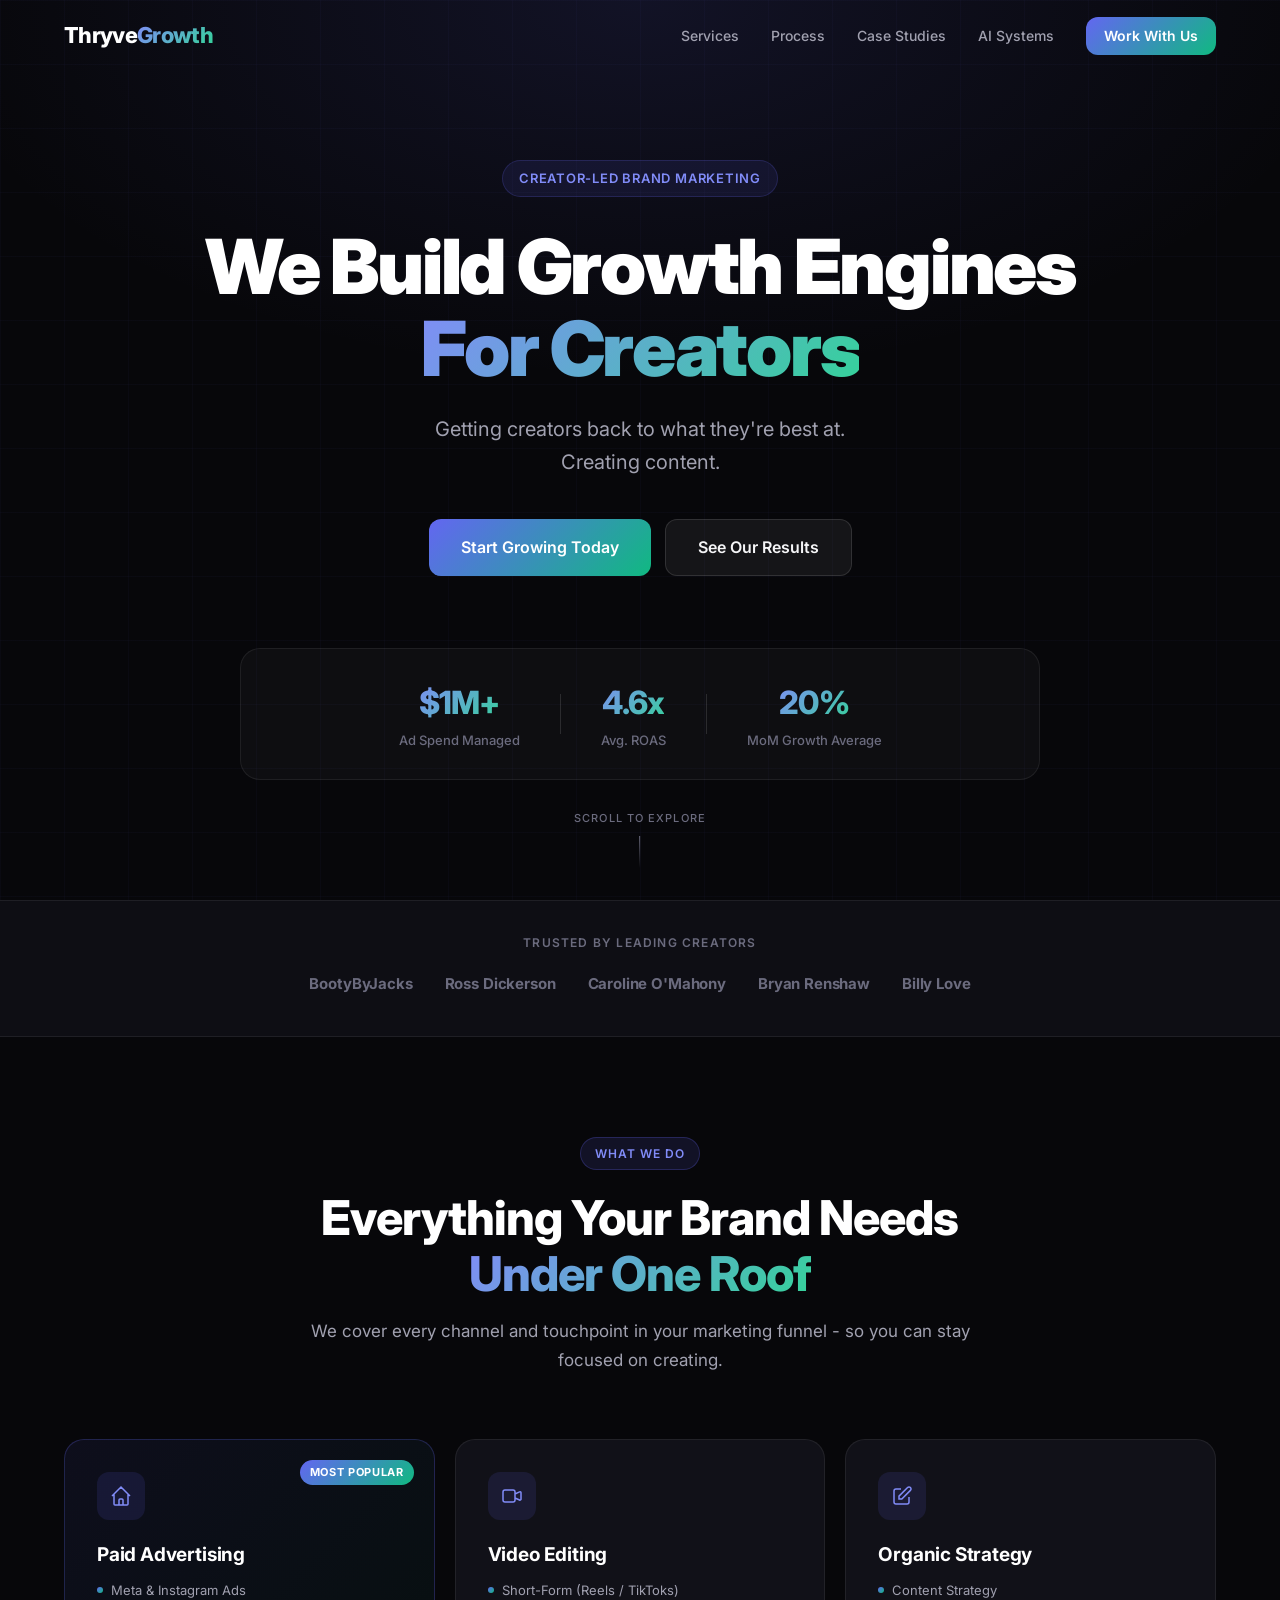
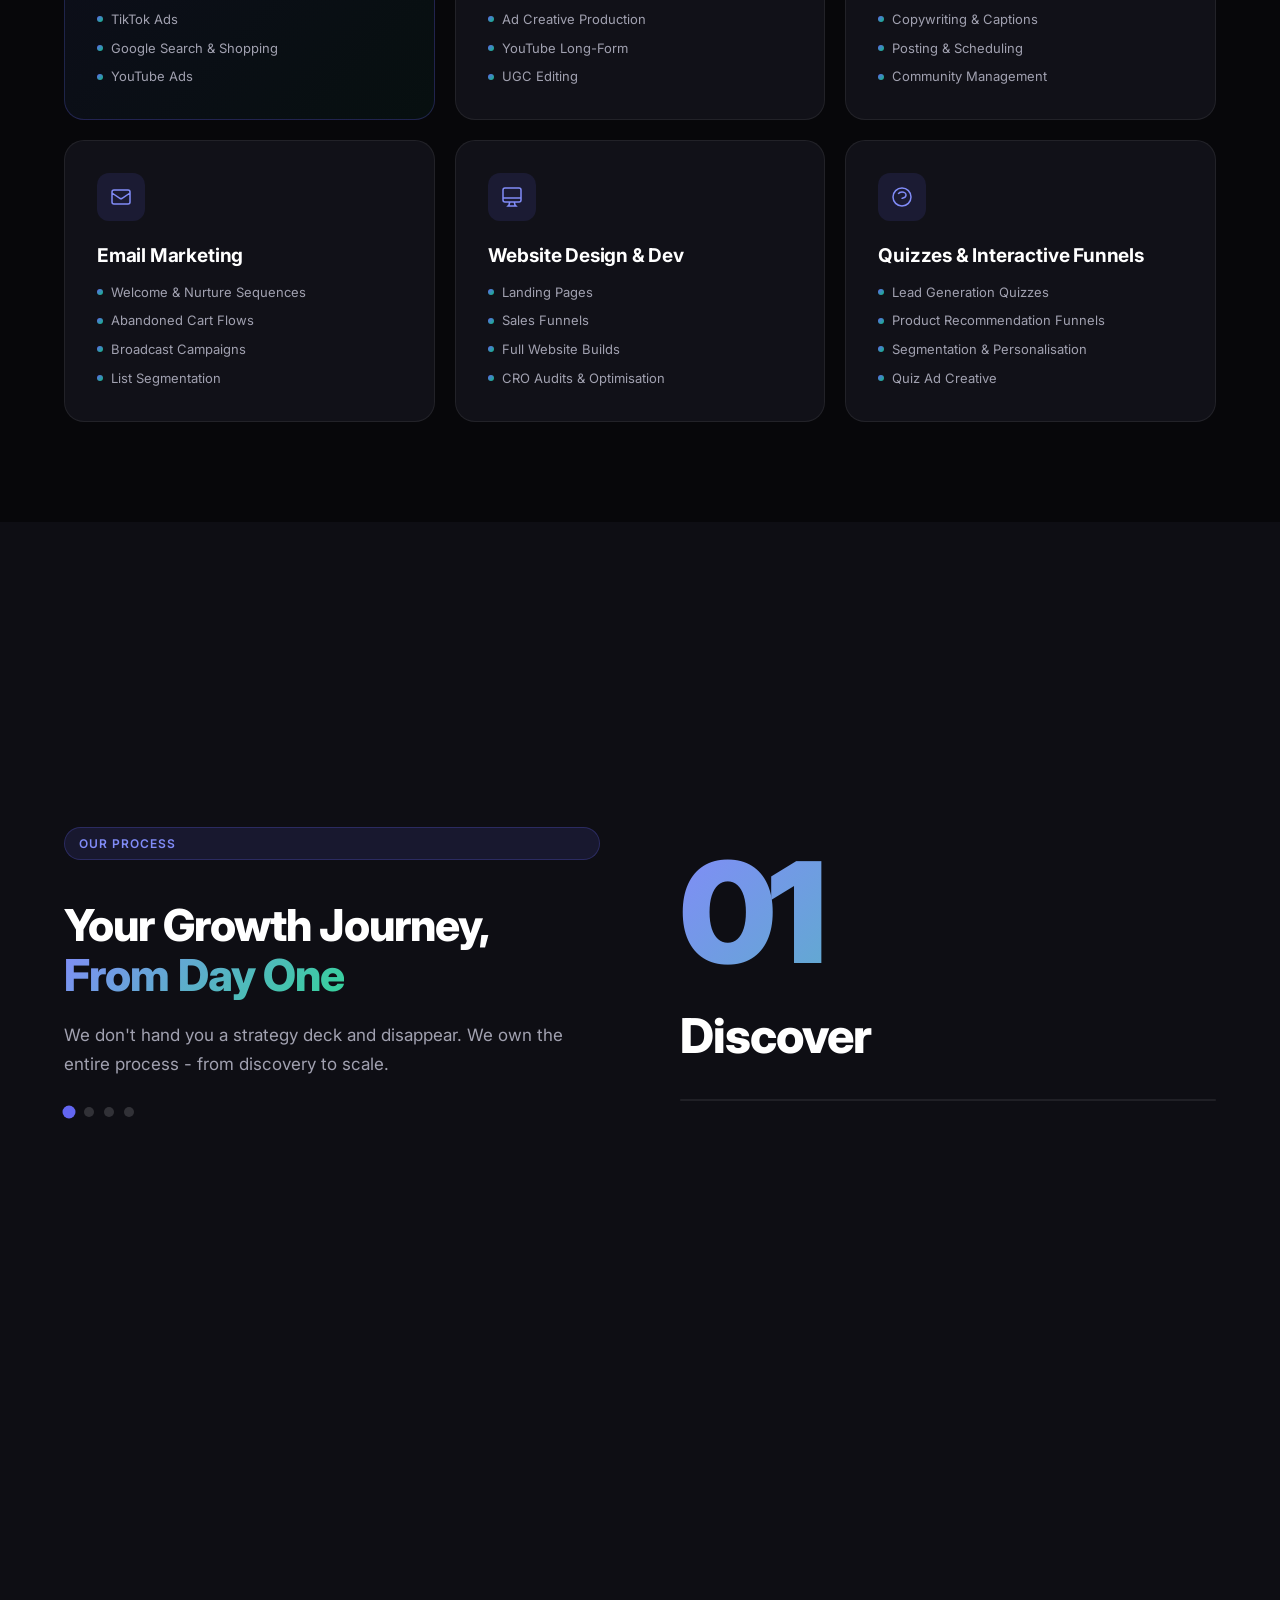
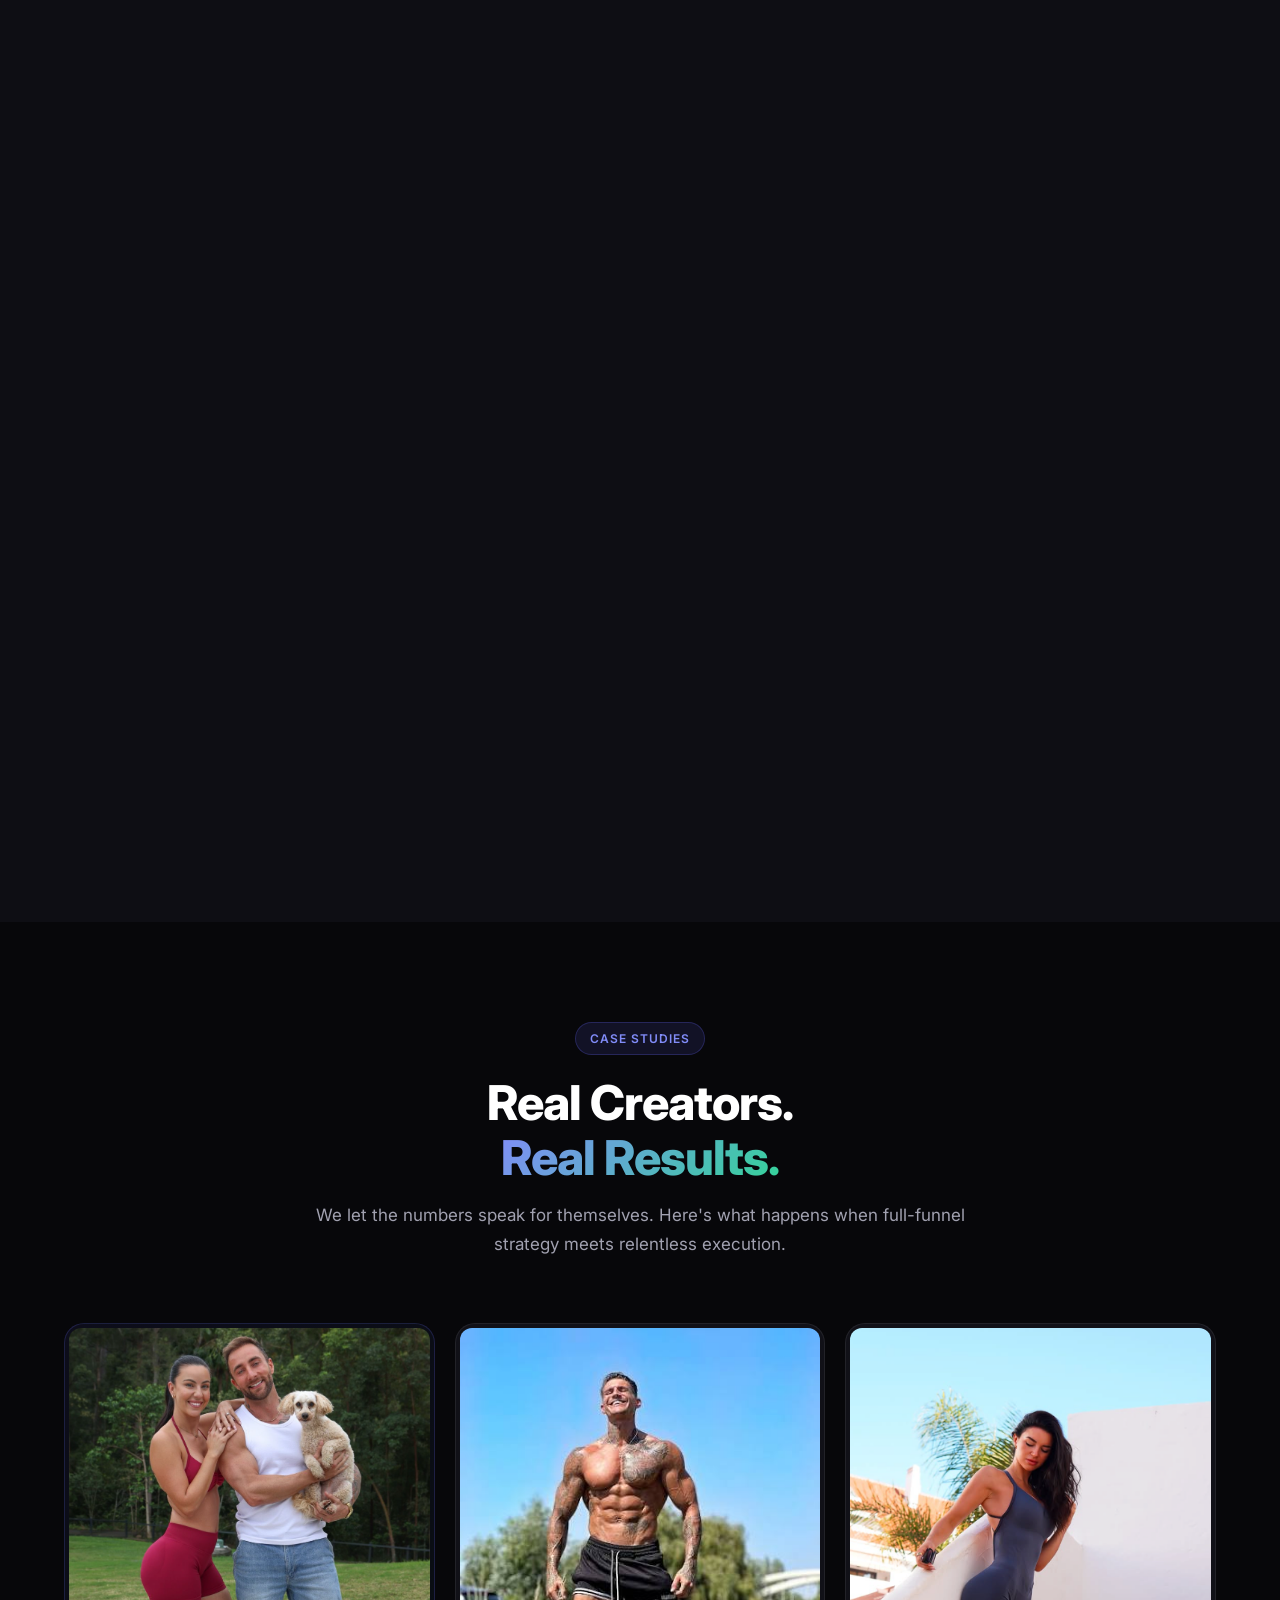
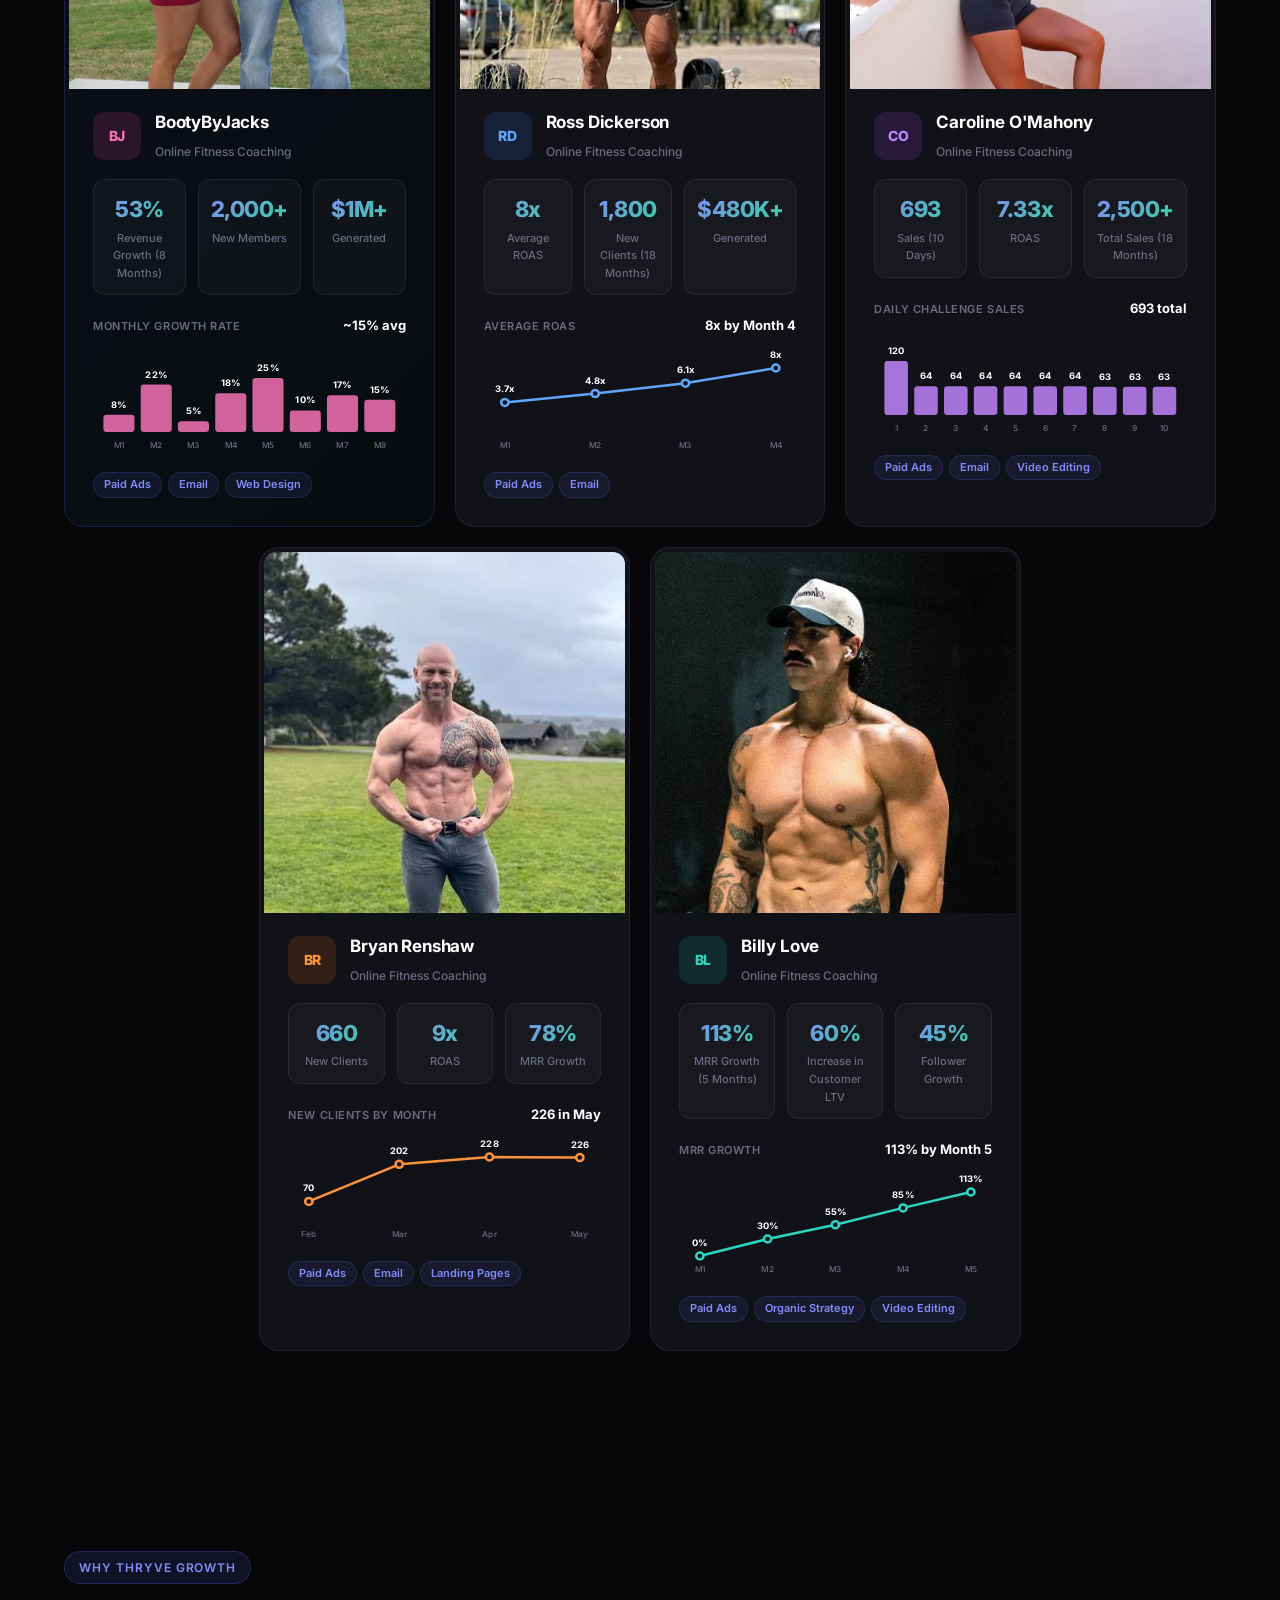
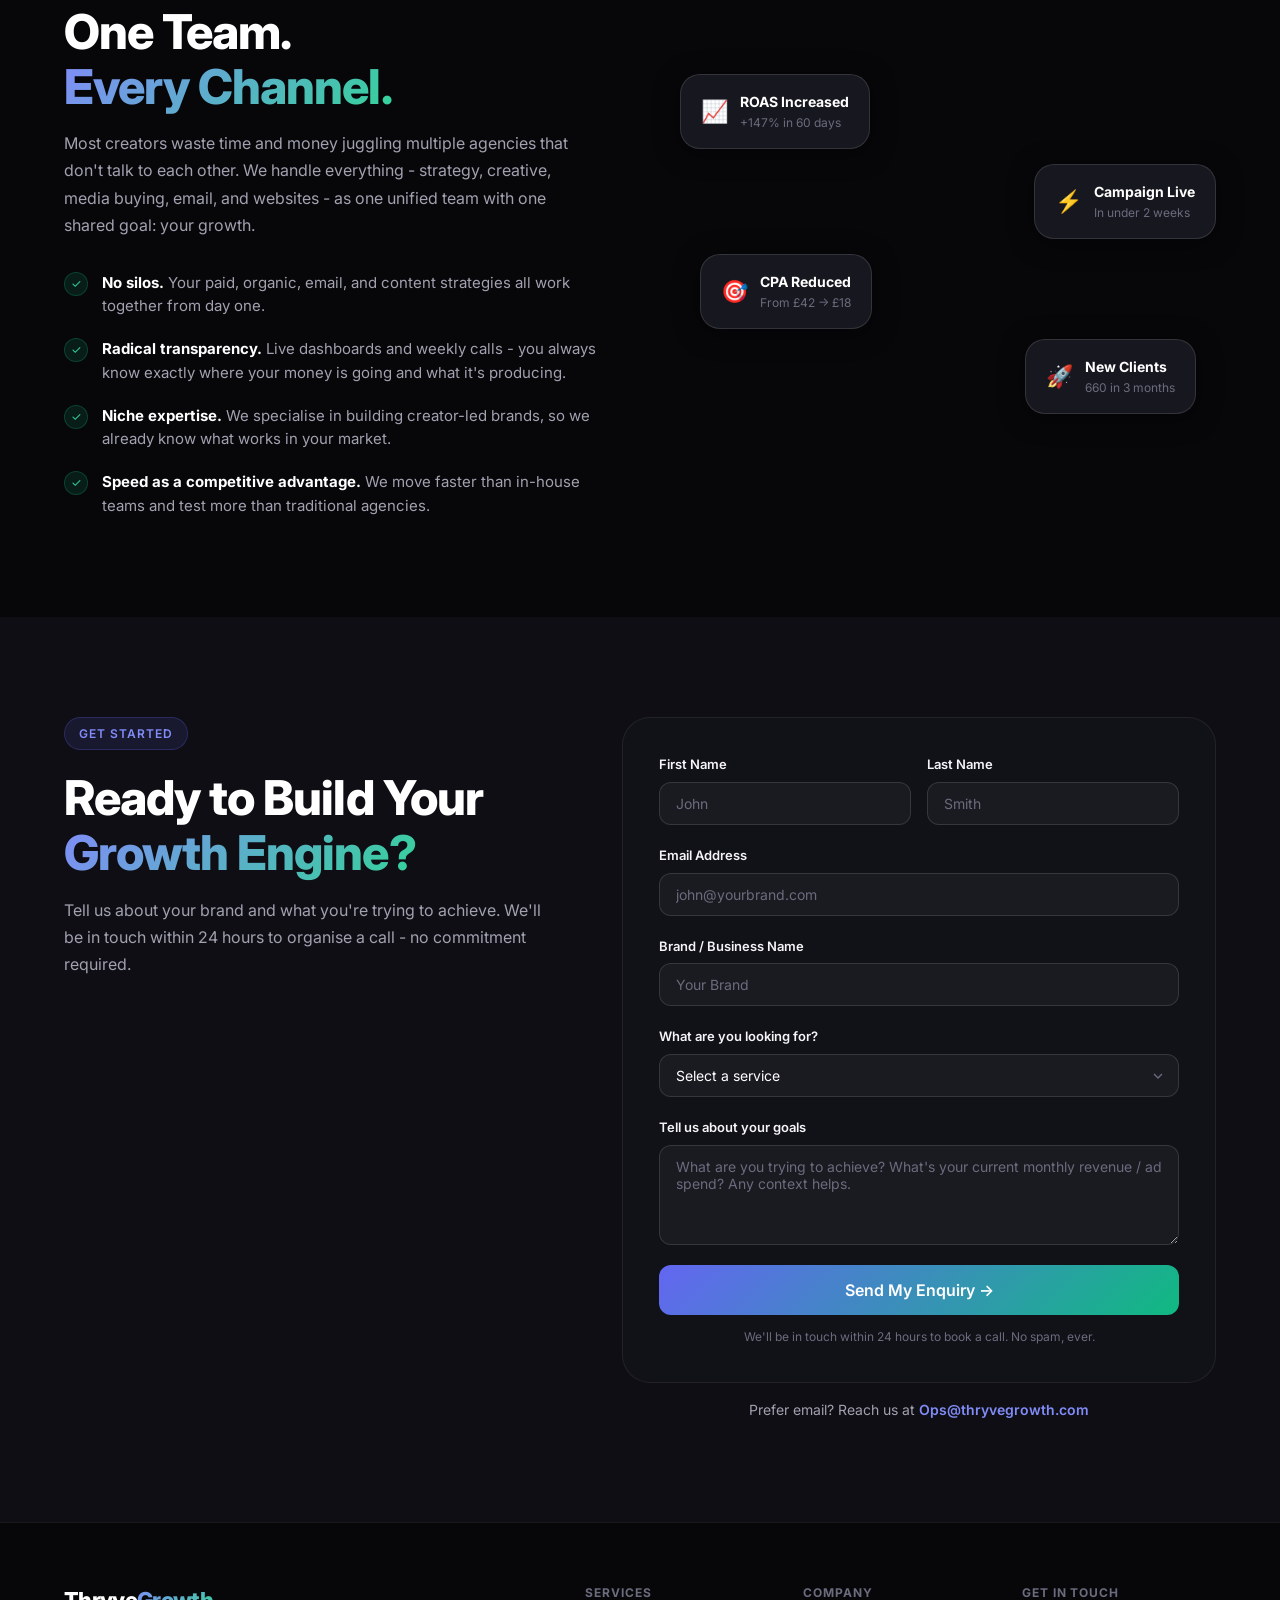
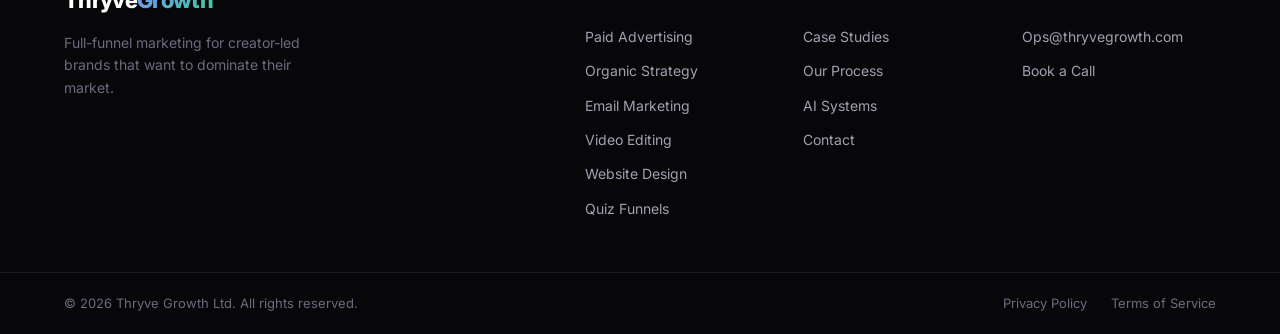
==== commit 2169dda5: "Merge main into PR #5, keeping case study cards without descriptions Resolved index.html conflicts i" ====
--- a/index.html
+++ b/index.html
@@ -238,6 +238,8 @@
         <p class="section-subtitle">We let the numbers speak for themselves. Here's what happens when full-funnel strategy meets relentless execution.</p>
       </div>
 
+      <p class="cs-swipe-hint">← Swipe to see more →</p>
+
       <div class="cs-grid cs-grid--five">
 
         <div class="cs-card cs-card--featured">
@@ -256,6 +258,13 @@
             <div class="cs-metric"><span class="cs-metric-value">2,000+</span><span class="cs-metric-label">New Members</span></div>
             <div class="cs-metric"><span class="cs-metric-value">$1M+</span><span class="cs-metric-label">Generated</span></div>
           </div>
+          <div class="cs-chart-block">
+            <div class="cs-chart-heading">
+              <span class="cs-chart-title">Monthly Growth Rate</span>
+              <span class="cs-chart-headline">~15% avg</span>
+            </div>
+            <div class="cs-chart cs-chart--pink" data-type="bar" data-values="8,22,5,18,25,10,17,15" data-labels="M1,M2,M3,M4,M5,M6,M7,M8" data-suffix="%"></div>
+          </div>
           <div class="cs-services-used"><span>Paid Ads</span><span>Email</span><span>Web Design</span></div>
         </div>
 
@@ -271,11 +280,18 @@
             </div>
           </div>
           <div class="cs-metrics">
-            <div class="cs-metric"><span class="cs-metric-value">30%</span><span class="cs-metric-label">Revenue Growth (3 Months)</span></div>
+            <div class="cs-metric"><span class="cs-metric-value">8x</span><span class="cs-metric-label">Average ROAS</span></div>
             <div class="cs-metric"><span class="cs-metric-value">1,800</span><span class="cs-metric-label">New Clients (18 Months)</span></div>
             <div class="cs-metric"><span class="cs-metric-value">$480K+</span><span class="cs-metric-label">Generated</span></div>
           </div>
-          <div class="cs-services-used"><span>Paid Ads</span><span>Organic Strategy</span><span>Email</span></div>
+          <div class="cs-chart-block">
+            <div class="cs-chart-heading">
+              <span class="cs-chart-title">Average ROAS</span>
+              <span class="cs-chart-headline">8x by Month 4</span>
+            </div>
+            <div class="cs-chart cs-chart--blue" data-type="line" data-values="3.7,4.8,6.1,8" data-labels="M1,M2,M3,M4" data-suffix="x"></div>
+          </div>
+          <div class="cs-services-used"><span>Paid Ads</span><span>Email</span></div>
         </div>
 
         <div class="cs-card">
@@ -294,6 +310,13 @@
             <div class="cs-metric"><span class="cs-metric-value">7.33x</span><span class="cs-metric-label">ROAS</span></div>
             <div class="cs-metric"><span class="cs-metric-value">2,500+</span><span class="cs-metric-label">Total Sales (18 Months)</span></div>
           </div>
+          <div class="cs-chart-block">
+            <div class="cs-chart-heading">
+              <span class="cs-chart-title">Daily Challenge Sales</span>
+              <span class="cs-chart-headline">693 total</span>
+            </div>
+            <div class="cs-chart cs-chart--purple" data-type="bar" data-values="120,64,64,64,64,64,64,63,63,63" data-labels="1,2,3,4,5,6,7,8,9,10"></div>
+          </div>
           <div class="cs-services-used"><span>Paid Ads</span><span>Email</span><span>Video Editing</span></div>
         </div>
 
@@ -313,6 +336,13 @@
             <div class="cs-metric"><span class="cs-metric-value">9x</span><span class="cs-metric-label">ROAS</span></div>
             <div class="cs-metric"><span class="cs-metric-value">78%</span><span class="cs-metric-label">MRR Growth</span></div>
           </div>
+          <div class="cs-chart-block">
+            <div class="cs-chart-heading">
+              <span class="cs-chart-title">New Clients by Month</span>
+              <span class="cs-chart-headline">226 in May</span>
+            </div>
+            <div class="cs-chart cs-chart--orange" data-type="line" data-values="70,202,228,226" data-labels="Feb,Mar,Apr,May"></div>
+          </div>
           <div class="cs-services-used"><span>Paid Ads</span><span>Email</span><span>Landing Pages</span></div>
         </div>
 
@@ -328,9 +358,16 @@
             </div>
           </div>
           <div class="cs-metrics">
-            <div class="cs-metric"><span class="cs-metric-value">64%</span><span class="cs-metric-label">MRR Growth</span></div>
-            <div class="cs-metric"><span class="cs-metric-value">8x</span><span class="cs-metric-label">ROAS</span></div>
-            <div class="cs-metric"><span class="cs-metric-value">15%</span><span class="cs-metric-label">Follower Growth</span></div>
+            <div class="cs-metric"><span class="cs-metric-value">113%</span><span class="cs-metric-label">MRR Growth (5 Months)</span></div>
+            <div class="cs-metric"><span class="cs-metric-value">60%</span><span class="cs-metric-label">Increase in Customer LTV</span></div>
+            <div class="cs-metric"><span class="cs-metric-value">45%</span><span class="cs-metric-label">Follower Growth</span></div>
+          </div>
+          <div class="cs-chart-block">
+            <div class="cs-chart-heading">
+              <span class="cs-chart-title">MRR Growth</span>
+              <span class="cs-chart-headline">113% by Month 5</span>
+            </div>
+            <div class="cs-chart cs-chart--teal" data-type="line" data-values="0,30,55,85,113" data-labels="M1,M2,M3,M4,M5" data-suffix="%"></div>
           </div>
           <div class="cs-services-used"><span>Paid Ads</span><span>Organic Strategy</span><span>Video Editing</span></div>
         </div>
@@ -419,17 +456,8 @@
           <div class="section-badge">Get Started</div>
           <h2 class="section-title">Ready to Build Your<br /><span class="gradient-text">Growth Engine?</span></h2>
           <p>Tell us about your brand and what you're trying to achieve. We'll be in touch within 24 hours to organise a call - no commitment required.</p>
-          <div class="contact-details">
-            <div class="contact-detail">
-              <span class="contact-detail-icon">✉</span>
-              <span>Ops@thryvegrowth.com</span>
-            </div>
-            <div class="contact-detail">
-              <span class="contact-detail-icon">🌍</span>
-              <span>Remote Worldwide</span>
-            </div>
-          </div>
-        </div>
+        </div>
+        <div class="contact-form-wrap">
         <form class="contact-form" id="contactForm">
           <div class="form-row">
             <div class="form-group">
@@ -470,6 +498,8 @@
           <button type="submit" class="btn btn-primary btn-lg btn-full">Send My Enquiry →</button>
           <p class="form-note">We'll be in touch within 24 hours to book a call. No spam, ever.</p>
         </form>
+        <p class="contact-form-email">Prefer email? Reach us at <a href="mailto:Ops@thryvegrowth.com">Ops@thryvegrowth.com</a></p>
+        </div>
       </div>
     </div>
   </section>
@@ -509,7 +539,7 @@
     </div>
     <div class="footer-bottom">
       <div class="container">
-        <span>© 2025 Thryve Growth Ltd. All rights reserved.</span>
+        <span>© 2026 Thryve Growth Ltd. All rights reserved.</span>
         <div class="footer-bottom-links">
           <a href="#">Privacy Policy</a>
           <a href="#">Terms of Service</a>
--- a/style.css
+++ b/style.css
@@ -798,6 +798,15 @@
   grid-column: 4 / span 2;
 }
 
+.cs-swipe-hint {
+  display: none;
+  text-align: center;
+  font-size: 12px;
+  font-weight: 600;
+  color: var(--gray-3);
+  margin-bottom: 16px;
+}
+
 @media (max-width: 1024px) {
   .cs-grid--five {
     grid-template-columns: repeat(2, 1fr);
@@ -810,13 +819,28 @@
 }
 
 @media (max-width: 640px) {
+  .cs-swipe-hint { display: block; }
+
   .cs-grid--five {
-    grid-template-columns: 1fr;
+    display: flex;
+    grid-template-columns: unset;
+    overflow-x: auto;
+    scroll-snap-type: x mandatory;
+    -webkit-overflow-scrolling: touch;
+    scrollbar-width: none;
+    gap: 16px;
+    margin: 0 -24px;
+    padding: 4px 24px 12px;
   }
+
+  .cs-grid--five::-webkit-scrollbar { display: none; }
+
   .cs-grid--five > .cs-card,
   .cs-grid--five > .cs-card:nth-child(4),
   .cs-grid--five > .cs-card:nth-child(5) {
-    grid-column: span 1;
+    grid-column: unset;
+    flex: 0 0 85%;
+    scroll-snap-align: center;
   }
 }
 
@@ -925,6 +949,10 @@
 
 .cs-metrics--wide {
   grid-template-columns: repeat(4, 1fr);
+}
+
+.cs-metrics--2col {
+  grid-template-columns: repeat(2, 1fr);
 }
 
 .cs-metric {
@@ -969,6 +997,96 @@
   padding: 3px 10px;
   border-radius: 100px;
 }
+
+/* ── Case study charts ────────────────────────────────────── */
+.cs-chart-block { margin-bottom: 20px; }
+
+.cs-chart-heading {
+  display: flex;
+  justify-content: space-between;
+  align-items: baseline;
+  margin-bottom: 6px;
+}
+
+.cs-chart-title {
+  font-size: 11px;
+  font-weight: 600;
+  color: var(--gray-3);
+  text-transform: uppercase;
+  letter-spacing: 0.05em;
+}
+
+.cs-chart-headline {
+  font-size: 13px;
+  font-weight: 700;
+  color: var(--white);
+}
+
+.cs-chart-svg {
+  display: block;
+  width: 100%;
+  height: 110px;
+  overflow: visible;
+}
+
+.cs-chart-line {
+  fill: none;
+  stroke-width: 2.5;
+  stroke-linecap: round;
+  stroke-linejoin: round;
+  stroke-dasharray: 1;
+  stroke-dashoffset: 1;
+  transition: stroke-dashoffset 1.1s cubic-bezier(0.65, 0, 0.35, 1);
+}
+
+.cs-chart.is-drawn .cs-chart-line { stroke-dashoffset: 0; }
+
+.cs-chart-dot {
+  fill: var(--bg-card);
+  stroke-width: 2.5;
+  opacity: 0;
+  transform: scale(0);
+  transform-box: fill-box;
+  transform-origin: center;
+  transition: opacity 0.4s ease, transform 0.4s ease;
+  transition-delay: 0.9s;
+}
+
+.cs-chart.is-drawn .cs-chart-dot { opacity: 1; transform: scale(1); }
+
+.cs-chart-bar {
+  fill: currentColor;
+  opacity: 0.85;
+  transition: height 0.9s cubic-bezier(0.65, 0, 0.35, 1), y 0.9s cubic-bezier(0.65, 0, 0.35, 1);
+}
+
+.cs-chart-value {
+  font-size: 9px;
+  font-weight: 700;
+  fill: var(--white);
+  opacity: 0;
+  transition: opacity 0.4s ease;
+  transition-delay: 1s;
+}
+
+.cs-chart.is-drawn .cs-chart-value { opacity: 1; }
+
+.cs-chart-label {
+  font-size: 8px;
+  fill: var(--gray-3);
+  font-weight: 500;
+}
+
+.cs-chart--pink   { color: #f472b6; }
+.cs-chart--pink .cs-chart-line, .cs-chart--pink .cs-chart-dot { stroke: #f472b6; }
+.cs-chart--blue   { color: #60a5fa; }
+.cs-chart--blue .cs-chart-line, .cs-chart--blue .cs-chart-dot { stroke: #60a5fa; }
+.cs-chart--purple { color: #c084fc; }
+.cs-chart--purple .cs-chart-line, .cs-chart--purple .cs-chart-dot { stroke: #c084fc; }
+.cs-chart--orange { color: #fb923c; }
+.cs-chart--orange .cs-chart-line, .cs-chart--orange .cs-chart-dot { stroke: #fb923c; }
+.cs-chart--teal   { color: #2dd4bf; }
+.cs-chart--teal .cs-chart-line, .cs-chart--teal .cs-chart-dot { stroke: #2dd4bf; }
 
 .cs-more-coming {
   margin-top: 40px;
@@ -1323,30 +1441,21 @@
   margin-bottom: 32px;
 }
 
-.contact-details {
+.contact-form-wrap {
   display: flex;
   flex-direction: column;
-  gap: 14px;
-}
-
-.contact-detail {
-  display: flex;
-  align-items: center;
-  gap: 12px;
-  font-size: 15px;
+  gap: 16px;
+}
+
+.contact-form-email {
+  text-align: center;
+  font-size: 14px;
   color: var(--gray-2);
 }
 
-.contact-detail-icon {
-  width: 36px;
-  height: 36px;
-  background: rgba(99,102,241,0.1);
-  border: 1px solid rgba(99,102,241,0.2);
-  border-radius: var(--radius);
-  display: flex;
-  align-items: center;
-  justify-content: center;
-  font-size: 16px;
+.contact-form-email a {
+  color: var(--indigo-light);
+  font-weight: 600;
 }
 
 .contact-form {
@@ -1445,7 +1554,6 @@
   .contact-text .section-title { text-align: center; }
   .contact-text .section-badge { display: block; text-align: center; }
   .contact-text > p { text-align: center; }
-  .contact-details { align-items: center; }
 }
 
 @media (max-width: 480px) {
